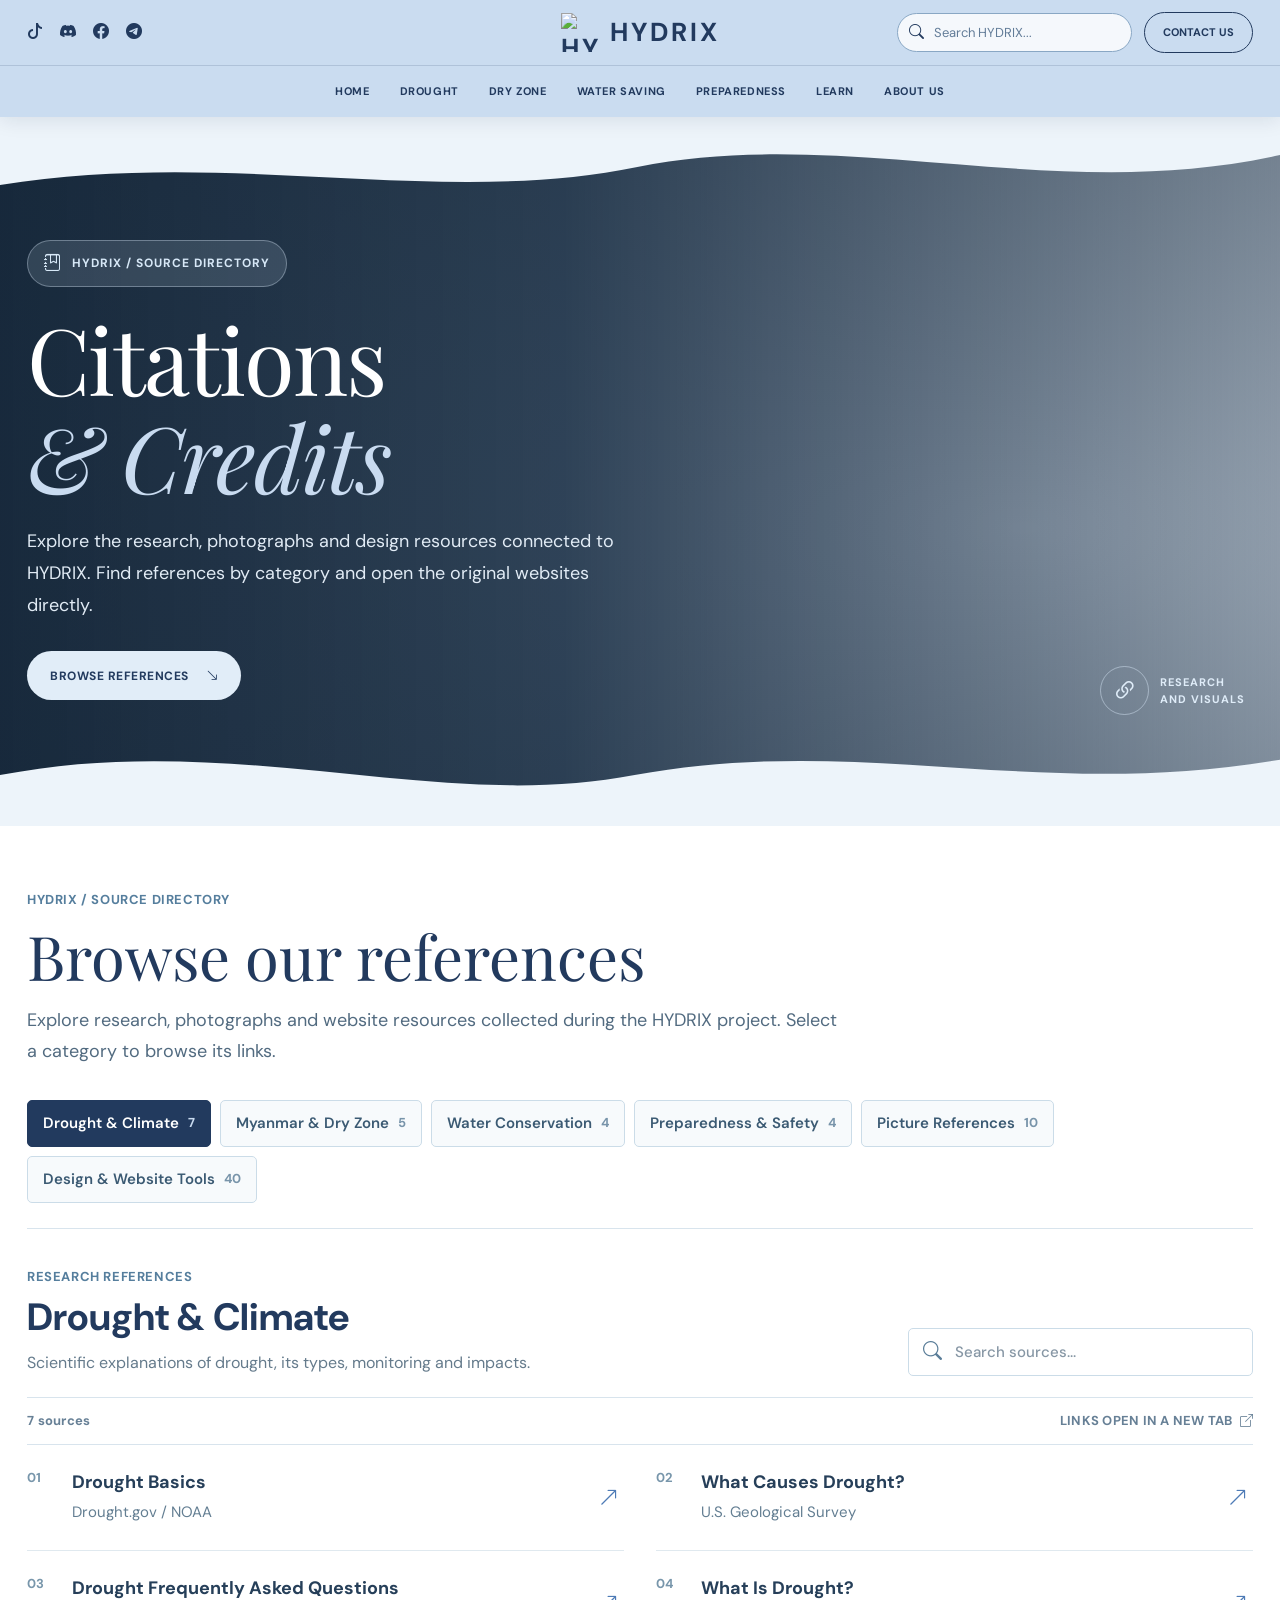
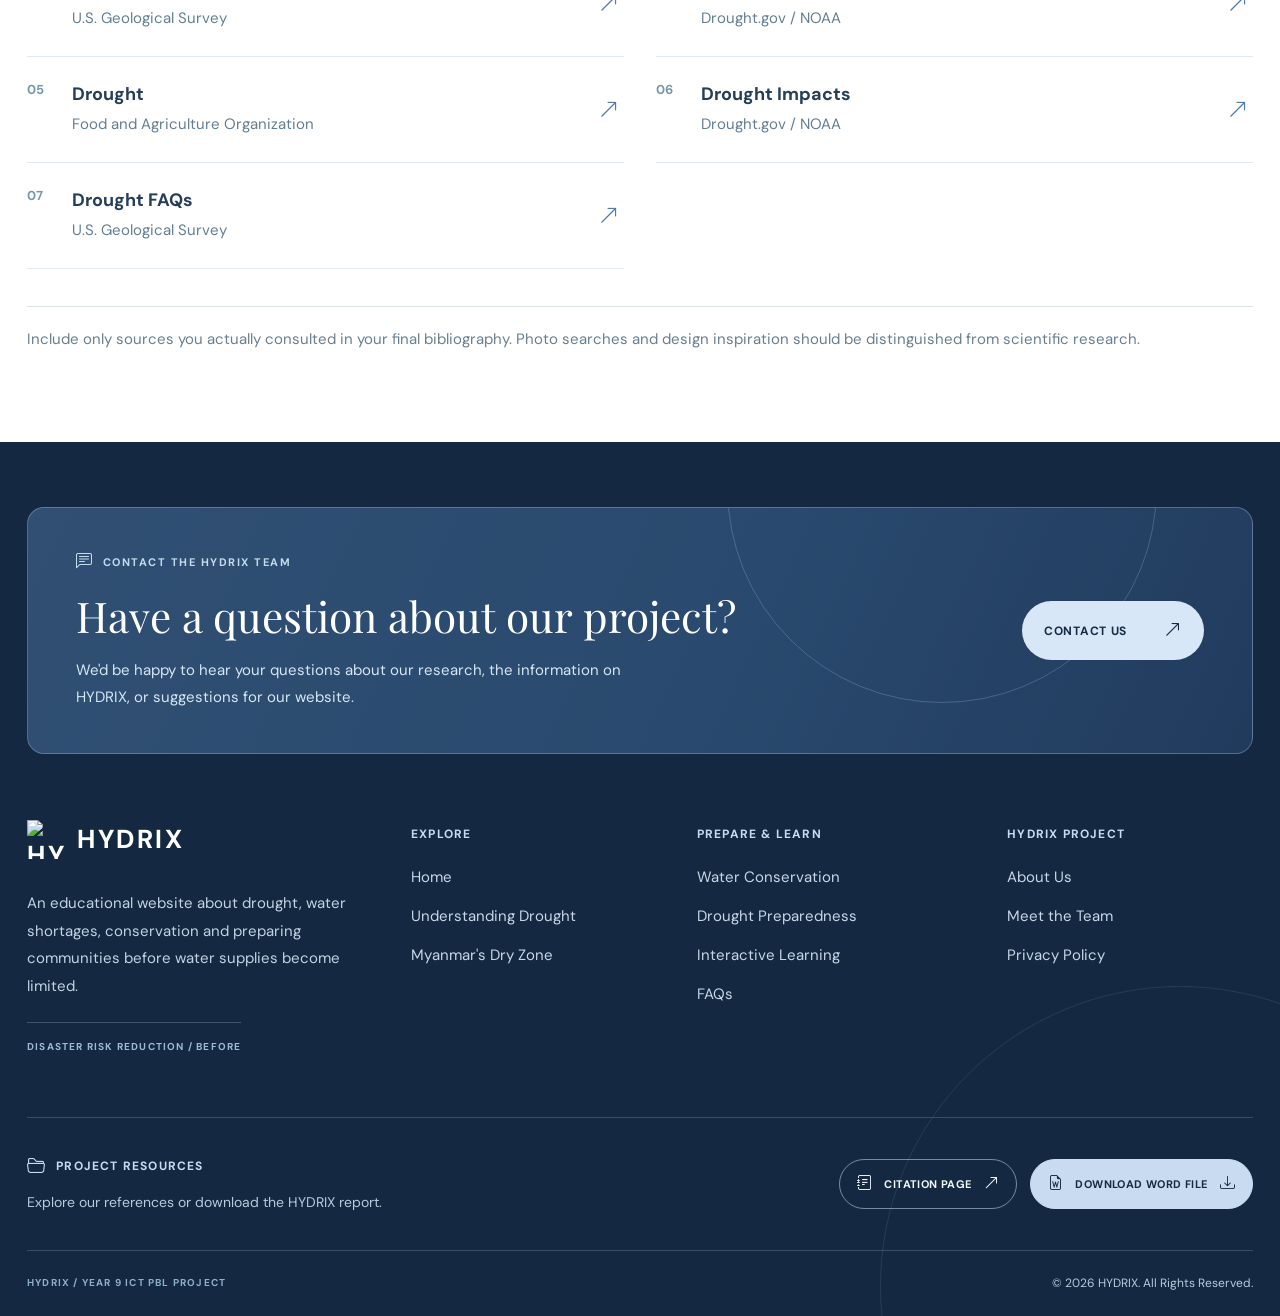
==== citations.html @ 731639e8 "Add files via upload" ====
<!DOCTYPE html>
<html lang="en">
<head>
  <meta charset="UTF-8">
  <meta name="viewport" content="width=device-width, initial-scale=1.0">
  <meta name="description" content="HYDRIX research references, photograph resources and website design credits.">
  <title>Citations & Credits | HYDRIX</title>

  <link rel="icon" href="images/logo.png" type="image/png">
  <link rel="stylesheet" href="https://cdn.jsdelivr.net/npm/bootstrap@5.3.3/dist/css/bootstrap.min.css">
  <link rel="stylesheet" href="https://cdn.jsdelivr.net/npm/bootstrap-icons@1.11.3/font/bootstrap-icons.min.css">
  <link rel="stylesheet" href="https://fonts.googleapis.com/css2?family=DM+Sans:wght@400;500;600;700&family=Playfair+Display:ital,wght@0,400;0,500;1,400&display=swap">
  <link rel="stylesheet" href="common.css">
  <link rel="stylesheet" href="citations.css">
</head>

<body class="citations-page">

  <header class="site-header">
    <div class="nav-top">
      <div class="container nav-top-inner">

        <div class="social-links">
          <a target="_blank" rel="noopener noreferrer" href="https://www.tiktok.com/@dreamworld_090?_r=1&amp;_t=ZN-9BPxIyuVe5u" aria-label="TikTok"><i class="bi bi-tiktok"></i></a>
          <a target="_blank" rel="noopener noreferrer" href="https://discord.com/users/1201566254318759983" aria-label="Discord"><i class="bi bi-discord"></i></a>
          <a target="_blank" rel="noopener noreferrer" href="https://www.facebook.com/win.lae.may.901302?mibextid=wwXIfr&amp;mibextid=wwXIfr" aria-label="Facebook"><i class="bi bi-facebook"></i></a>
          <a target="_blank" rel="noopener noreferrer" href="https://t.me/sleep_dreamer1" aria-label="Telegram"><i class="bi bi-telegram"></i></a>
        </div>

        <a href="index.html" class="brand">
          <img src="images/logo.png" alt="HYDRIX logo" class="navbar-logo">
          <span>HYDRIX</span>
        </a>

        <div class="header-tools">
          <div class="search-wrap" role="search">
            <div class="search-box">
              <i class="bi bi-search"></i>
              <input type="search" class="search-input"
                     placeholder="Search HYDRIX..."
                     aria-label="Search HYDRIX pages"
                     autocomplete="off">
              <button type="button" class="search-clear"
                      aria-label="Clear search">
                <i class="bi bi-x"></i>
              </button>
            </div>
            <div class="search-menu"></div>
          </div>

          <a href="contact.html" class="contact-btn">CONTACT US</a>
        </div>
      </div>
    </div>

    <div class="nav-bottom">
      <nav class="navbar navbar-expand-lg">
        <div class="container">
          <button class="navbar-toggler mx-auto" type="button"
                  data-bs-toggle="collapse"
                  data-bs-target="#mainMenu"
                  aria-controls="mainMenu"
                  aria-expanded="false"
                  aria-label="Toggle navigation">
            <span class="navbar-toggler-icon"></span>
          </button>

          <div class="collapse navbar-collapse" id="mainMenu">
            <ul class="navbar-nav mx-auto">
              <li class="nav-item"><a href="index.html" class="nav-link">HOME</a></li>
              <li class="nav-item"><a href="drought.html" class="nav-link">DROUGHT</a></li>
              <li class="nav-item"><a href="dryzone.html" class="nav-link">DRY ZONE</a></li>
              <li class="nav-item"><a href="conservation.html" class="nav-link">WATER SAVING</a></li>
              <li class="nav-item"><a href="preparedness.html" class="nav-link">PREPAREDNESS</a></li>
              <li class="nav-item"><a href="learning.html" class="nav-link">LEARN</a></li>
              <li class="nav-item"><a href="about.html" class="nav-link">ABOUT US</a></li>
            </ul>
          </div>
        </div>
      </nav>
    </div>
  </header>

  <main>

    <section class="cit-hero" aria-labelledby="cit-hero-title">
      <div class="cit-hero-image">

        <svg class="cit-wave cit-wave-top"
             viewBox="0 0 1440 110"
             preserveAspectRatio="none"
             aria-hidden="true">
          <path d="M0 0H1440V43C1190 98 950 10 717 56C494 101 256 35 0 76Z"/>
        </svg>

        <div class="container cit-hero-inner">
          <span class="cit-hero-kicker">
            <i class="bi bi-journal-bookmark"></i>
            HYDRIX / SOURCE DIRECTORY
          </span>

          <h1 id="cit-hero-title">
            Citations <em>& Credits</em>
          </h1>

          <p>
            Explore the research, photographs and design resources
            connected to HYDRIX. Find references by category and
            open the original websites directly.
          </p>

          <a href="#reference-archive" class="cit-hero-button">
            BROWSE REFERENCES
            <i class="bi bi-arrow-down-right"></i>
          </a>

          <div class="cit-hero-corner">
            <i class="bi bi-link-45deg"></i>
            <span>RESEARCH<br>AND VISUALS</span>
          </div>
        </div>

        <svg class="cit-wave cit-wave-bottom"
             viewBox="0 0 1440 110"
             preserveAspectRatio="none"
             aria-hidden="true">
          <path d="M0 54C263 4 492 96 714 54C968 8 1168 83 1440 37V110H0Z"/>
        </svg>
      </div>
    </section>

    <section class="cit-directory" id="reference-archive">
      <div class="container">

        <div class="cit-intro">
          <span class="cit-overline">HYDRIX / SOURCE DIRECTORY</span>
          <h2>Browse our references</h2>
          <p>
            Explore research, photographs and website resources
            collected during the HYDRIX project. Select a category
            to browse its links.
          </p>
        </div>

        <div class="cit-categories" aria-label="Reference categories">
          <button type="button" class="cit-category active"
                  data-category="drought" aria-pressed="true">
            Drought & Climate <span>7</span>
          </button>

          <button type="button" class="cit-category"
                  data-category="myanmar" aria-pressed="false">
            Myanmar & Dry Zone <span>5</span>
          </button>

          <button type="button" class="cit-category"
                  data-category="water" aria-pressed="false">
            Water Conservation <span>4</span>
          </button>

          <button type="button" class="cit-category"
                  data-category="preparedness" aria-pressed="false">
            Preparedness & Safety <span>4</span>
          </button>

          <button type="button" class="cit-category"
                  data-category="pictures" aria-pressed="false">
            Picture References <span>10</span>
          </button>

          <button type="button" class="cit-category"
                  data-category="design" aria-pressed="false">
            Design & Website Tools <span>40</span>
          </button>
        </div>

        <div class="cit-results-head">
          <div>
            <span class="cit-overline" id="categoryLabel">
              RESEARCH REFERENCES
            </span>
            <h3 id="categoryTitle">Drought & Climate</h3>
            <p id="categoryDescription">
              Scientific information about drought and its impacts.
            </p>
          </div>

          <label class="cit-search">
            <i class="bi bi-search" aria-hidden="true"></i>
            <input id="citSearch" type="search"
                   placeholder="Search sources..."
                   aria-label="Search references in this category">
          </label>
        </div>

        <div class="cit-list-status" aria-live="polite">
          <span id="citStatus">7 sources</span>
          <span>
            LINKS OPEN IN A NEW TAB
            <i class="bi bi-box-arrow-up-right"></i>
          </span>
        </div>

        <div class="cit-source-list" id="citSourceList"></div>

        <button type="button" class="cit-more" id="citMore" hidden>
          SHOW MORE SOURCES
        </button>

        <div class="cit-attribution" id="citPhotoNote" hidden>
          <i class="bi bi-info-circle"></i>
          <p>
            <strong>Image credits:</strong>
            Search pages are not individual photo citations.
            Record the original photograph page, creator and
            licence before using an image. The original sources
            of all HYDRIX image files have not been established.
          </p>
        </div>

        <p class="cit-directory-foot">
          Include only sources you actually consulted in your final
          bibliography. Photo searches and design inspiration
          should be distinguished from scientific research.
        </p>

      </div>
    </section>
  </main>

  <footer class="footer-main">
    <div class="container">

      <div class="footer-contact">
        <div class="footer-contact-content">
          <span class="footer-label">
            <i class="bi bi-chat-left-text"></i>
            CONTACT THE HYDRIX TEAM
          </span>
          <h2>Have a question about our project?</h2>
          <p>
            We'd be happy to hear your questions about our research,
            the information on HYDRIX, or suggestions for our website.
          </p>
        </div>
        <a href="contact.html" class="footer-contact-button">
          CONTACT US <i class="bi bi-arrow-up-right"></i>
        </a>
      </div>

      <div class="footer-navigation">
        <div class="footer-about">
          <a href="index.html" class="footer-logo">
            <img src="images/logo.png" alt="HYDRIX logo">
            <span>HYDRIX</span>
          </a>
          <p>
            An educational website about drought, water shortages,
            conservation and preparing communities before
            water supplies become limited.
          </p>
          <span class="footer-project-tag">
            DISASTER RISK REDUCTION / BEFORE
          </span>
        </div>

        <div class="footer-links-group">
          <h3>EXPLORE</h3>
          <a href="index.html">Home</a>
          <a href="drought.html">Understanding Drought</a>
          <a href="dryzone.html">Myanmar's Dry Zone</a>
        </div>

        <div class="footer-links-group">
          <h3>PREPARE &amp; LEARN</h3>
          <a href="conservation.html">Water Conservation</a>
          <a href="preparedness.html">Drought Preparedness</a>
          <a href="learning.html">Interactive Learning</a>
          <a href="faq.html">FAQs</a>
        </div>

        <div class="footer-links-group">
          <h3>HYDRIX PROJECT</h3>
          <a href="about.html">About Us</a>
          <a href="about.html#team">Meet the Team</a>
          <a href="privacy.html">Privacy Policy</a>
        </div>
      </div>

      <div class="footer-resources">
        <div class="footer-resources-info">
          <span class="footer-resources-label">
            <i class="bi bi-folder2-open"></i>
            PROJECT RESOURCES
          </span>
          <p>
            Explore our references or download the HYDRIX report.
          </p>
        </div>

        <div class="footer-downloads">
          <a href="citations.html" class="footer-resource-button">
            <i class="bi bi-journal-text"></i>
            CITATION PAGE
            <i class="bi bi-arrow-up-right"></i>
          </a>

          <a href="docs/HYDRIX_Report.docx"
             class="footer-resource-button footer-resource-filled"
             download>
            <i class="bi bi-file-earmark-word"></i>
            DOWNLOAD WORD FILE
            <i class="bi bi-download"></i>
          </a>
        </div>
      </div>

      <div class="footer-bottom">
        <span>HYDRIX / YEAR 9 ICT PBL PROJECT</span>
        <p>© 2026 HYDRIX. All Rights Reserved.</p>
      </div>

    </div>
  </footer>
<script src="https://cdn.jsdelivr.net/npm/bootstrap@5.3.3/dist/js/bootstrap.bundle.min.js"></script>
<script src="search.js"></script>
<script>
  "use strict";

  
  

  const library = {
    drought: [
      ["Drought Basics", "Drought.gov / NOAA",
        "https://www.drought.gov/what-is-drought/drought-basics"],
      ["What Causes Drought?", "U.S. Geological Survey",
        "https://www.usgs.gov/faqs/what-causes-drought"],
      ["Drought Frequently Asked Questions", "U.S. Geological Survey",
        "https://www.usgs.gov/centers/dakota-water-science-center/science/drought-faq"],
      ["What Is Drought?", "Drought.gov / NOAA",
        "https://www.drought.gov/what-is-drought"],
      ["Drought", "Food and Agriculture Organization",
        "https://www.fao.org/land-water/water/drought/drought"],
      ["Drought Impacts", "Drought.gov / NOAA",
        "https://www.drought.gov/impacts"],
      ["Drought FAQs", "U.S. Geological Survey",
        "https://www.usgs.gov/special-topics/drought/science/faqs"]
    ],

    myanmar: [
      ["Myanmar's Central Dry Zone", "Myanmar Information Management Unit",
        "https://www.themimu.info/special-interest-region/dry-zone"],
      ["Ensuring Reliable Water Access in Myanmar's Dry Zone", "UNDP Myanmar",
        "https://www.undp.org/myanmar/blog/ensuring-reliable-water-access-myanmars-dry-zone"],
      ["Climate Action and Water Security in the Dry Zone", "UNDP Myanmar",
        "https://www.undp.org/myanmar/stories/lost-and-found-climate-action-enhances-water-food-security-dry-zone-myanmar"],
      ["Dry Zone", "UNICEF Myanmar",
        "https://www.unicef.org/myanmar/dry-zone"],
      ["Water, Sanitation and Hygiene in Myanmar", "UNICEF Myanmar",
        "https://www.unicef.org/myanmar/water-sanitation-and-hygiene-wash"]
    ],

    water: [
      ["Water Scarcity", "UN-Water",
        "https://www.unwater.org/water-facts/water-scarcity"],
      ["Start Saving", "U.S. Environmental Protection Agency",
        "https://www.epa.gov/watersense/start-saving"],
      ["Water", "UNICEF",
        "https://www.unicef.org/wash/water"],
      ["Water, Sanitation and Hygiene", "UNICEF",
        "https://www.unicef.org/water-sanitation-and-hygiene-wash"]
    ],

    preparedness: [
      ["Monitoring Drought", "Drought.gov / NOAA",
        "https://www.drought.gov/what-is-drought/monitoring-drought"],
      ["Drought Early Warning", "Drought.gov / NOAA",
        "https://www.drought.gov/about/drought-early-warning"],
      ["Rainwater Collection and Storage", "World Health Organization",
        "https://www.who.int/publications/m/item/sanitary-inspection-package-%28drinking-water%29--rainwater-collection-and-storage"],
      ["How to Create an Emergency Water Supply", "Centers for Disease Control and Prevention",
        "https://www.cdc.gov/water-emergency/about/how-to-create-and-store-an-emergency-water-supply.html"]
    ],

    pictures: [
      ["Drought Photography", "Pinterest visual search",
        "https://www.pinterest.com/search/pins/?q=drought%20photography"],
      ["Water Scarcity Photography", "Pinterest visual search",
        "https://www.pinterest.com/search/pins/?q=water%20scarcity%20photography"],
      ["Dry Agriculture Photography", "Pinterest visual search",
        "https://www.pinterest.com/search/pins/?q=dry%20agriculture%20photography"],
      ["Water Conservation Photography", "Pinterest visual search",
        "https://www.pinterest.com/search/pins/?q=water%20conservation%20photography"],
      ["Myanmar Dry Zone Landscapes", "Pinterest visual search",
        "https://www.pinterest.com/search/pins/?q=Myanmar%20dry%20zone%20landscape"],
      ["Environmental Website Design", "Pinterest visual search",
        "https://www.pinterest.com/search/pins/?q=environmental%20editorial%20website%20design"],
      ["Drought Photos", "Unsplash image search",
        "https://unsplash.com/s/photos/drought"],
      ["Dry Landscape Photos", "Unsplash image search",
        "https://unsplash.com/s/photos/dry-landscape"],
      ["Drought Photos and Illustrations", "Pexels image search",
        "https://www.pexels.com/search/droughts/"],
      ["Myanmar Water Access Photo Story", "UNDP Myanmar",
        "https://www.undp.org/myanmar/blog/ensuring-reliable-water-access-myanmars-dry-zone"]
    ],

    design: [
      ["Environmental Website Design", "Pinterest",
        "https://www.pinterest.com/search/pins/?q=environmental%20website%20design"],
      ["Modern Editorial Website Design", "Pinterest",
        "https://www.pinterest.com/search/pins/?q=modern%20editorial%20website%20design"],
      ["Creative Hero Section Design", "Pinterest",
        "https://www.pinterest.com/search/pins/?q=creative%20website%20hero%20section"],
      ["Organic Image Shapes", "Pinterest",
        "https://www.pinterest.com/search/pins/?q=organic%20shapes%20website%20design"],
      ["About Us Page Design", "Pinterest",
        "https://www.pinterest.com/search/pins/?q=about%20us%20website%20design"],
      ["Team Member Card Design", "Pinterest",
        "https://www.pinterest.com/search/pins/?q=team%20member%20website%20design"],
      ["Modern Website Footer Design", "Pinterest",
        "https://www.pinterest.com/search/pins/?q=modern%20website%20footer%20design"],
      ["Contact Page Design", "Pinterest",
        "https://www.pinterest.com/search/pins/?q=contact%20us%20website%20design"],
      ["Educational Website Design", "Pinterest",
        "https://www.pinterest.com/search/pins/?q=educational%20website%20design"],
      ["Website Gallery Layout", "Pinterest",
        "https://www.pinterest.com/search/pins/?q=creative%20website%20gallery%20design"],
      ["Sidebar Navigation Design", "Pinterest",
        "https://www.pinterest.com/search/pins/?q=sidebar%20navigation%20website%20design"],
      ["Wave Section Divider Design", "Pinterest",
        "https://www.pinterest.com/search/pins/?q=wave%20section%20divider%20website"],
      ["Paper Tear Website Design", "Pinterest",
        "https://www.pinterest.com/search/pins/?q=ripped%20paper%20website%20design"],
      ["Minimalist Website Layout", "Pinterest",
        "https://www.pinterest.com/search/pins/?q=minimalist%20website%20design"],
      ["Sustainability Design Projects", "Behance",
        "https://www.behance.net/search/projects/sustainability"],
      ["Website Design Projects", "Behance",
        "https://www.behance.net/search/projects/web%20design"],
      ["Environmental and Sustainability Design", "Behance",
        "https://www.behance.net/search/projects/%20enviornment%20sustainability"],
      ["Website Hero Section Inspiration", "Dribbble",
        "https://dribbble.com/search/web-design-hero-section"],
      ["Hero Section Design Collection", "Dribbble",
        "https://dribbble.com/tags/website-hero-section"],
      ["Website Hero Design", "Dribbble",
        "https://dribbble.com/search/website-hero-section"],
      ["Awwwards", "Awwwards",
        "https://www.awwwards.com/"],
      ["SiteInspire", "SiteInspire",
        "https://www.siteinspire.com/"],
      ["Land-book", "Land-book",
        "https://land-book.com/"],
      ["One Page Love", "One Page Love",
        "https://onepagelove.com/"],
      ["Lapa Ninja", "Lapa Ninja",
        "https://www.lapa.ninja/"],
      ["Landingfolio", "Landingfolio",
        "https://www.landingfolio.com/"],
      ["CSS Design Awards", "CSS Design Awards",
        "https://www.cssdesignawards.com/"],
      ["Mobbin", "Mobbin",
        "https://mobbin.com/"],
      ["Figma Community", "Figma",
        "https://www.figma.com/community"],
      ["Canva Templates", "Canva",
        "https://www.canva.com/templates/"],
      ["Coolors", "Coolors",
        "https://coolors.co/"],
      ["Color Hunt", "Color Hunt",
        "https://colorhunt.co/"],
      ["FontPair", "FontPair",
        "https://www.fontpair.co/"],
      ["Typewolf", "Typewolf",
        "https://www.typewolf.com/"],
      ["Clippy CSS Clip-Path Maker", "Bennett Feely",
        "https://bennettfeely.com/clippy/"],
      ["CSS Animation Examples", "CodePen",
        "https://codepen.io/collection/XLvaLr"],
      ["CSS Border and Animation Examples", "CodePen",
        "https://codepen.io/collection/DQWoeZ"],
      ["Bootstrap 5.3 Documentation", "Bootstrap",
        "https://getbootstrap.com/docs/5.3/"],
      ["Bootstrap Icons", "Bootstrap Icons",
        "https://icons.getbootstrap.com/"],
      ["Google Fonts", "Google",
        "https://fonts.google.com/"]
    ]
  };

  const categoryLabels = {
    drought: "Drought & Climate",
    myanmar: "Myanmar & Dry Zone",
    water: "Water Conservation",
    preparedness: "Preparedness & Safety",
    pictures: "Picture References",
    design: "Design & Website Tools"
  };

  const categoryDescriptions = {
    drought: "Scientific explanations of drought, its types, monitoring and impacts.",
    myanmar: "Research about Myanmar's Central Dry Zone and access to water.",
    water: "Water scarcity, conservation and safe water access.",
    preparedness: "Early monitoring, household planning and safe water storage.",
    pictures: "Photography collections and published photo stories. Check individual image credits.",
    design: "Visual inspiration, website layouts, typography and development resources."
  };

  const buttons = [
    ...document.querySelectorAll(".cit-category")
  ];

  const list = document.getElementById("citSourceList");
  const search = document.getElementById("citSearch");
  const more = document.getElementById("citMore");
  const status = document.getElementById("citStatus");

  let currentCategory = "drought";
  let visibleLimit = 8;

  function renderSources() {
    const query = search.value.trim().toLowerCase();

    const matching = library[currentCategory].filter(
      ([title, publisher]) => {
        return (title + " " + publisher)
          .toLowerCase()
          .includes(query);
      }
    );

    const visible = matching.slice(0, visibleLimit);

    document.getElementById("categoryTitle").textContent =
      categoryLabels[currentCategory];

    document.getElementById("categoryDescription").textContent =
      categoryDescriptions[currentCategory];

    document.getElementById("categoryLabel").textContent =
      currentCategory === "pictures"
        ? "PHOTOGRAPHY & VISUALS"
        : currentCategory === "design"
          ? "DESIGN RESOURCES"
          : "RESEARCH REFERENCES";

    document.getElementById("citPhotoNote").hidden =
      currentCategory !== "pictures";

    status.textContent =
      matching.length +
      (matching.length === 1 ? " source" : " sources");

    list.replaceChildren();

    visible.forEach(([title, publisher, url], index) => {
      const row = document.createElement("a");

      row.className = "cit-source";
      row.href = url;
      row.target = "_blank";
      row.rel = "noopener noreferrer";
      row.setAttribute(
        "aria-label",
        "Open " + title + " in a new tab"
      );

      const number = document.createElement("span");
      number.className = "cit-source-number";
      number.textContent = String(index + 1).padStart(2, "0");

      const content = document.createElement("span");
      content.className = "cit-source-content";

      const heading = document.createElement("strong");
      heading.textContent = title;

      const publisherText = document.createElement("span");
      publisherText.textContent = publisher;

      content.append(heading, publisherText);

      const arrow = document.createElement("i");
      arrow.className = "bi bi-arrow-up-right";
      arrow.setAttribute("aria-hidden", "true");

      row.append(number, content, arrow);
      list.append(row);
    });

    if (visible.length === 0) {
      const empty = document.createElement("p");
      empty.className = "cit-empty";
      empty.textContent = "No matching sources in this category.";
      list.append(empty);
    }

    more.hidden = matching.length <= visibleLimit;
    more.textContent = "SHOW MORE SOURCES (" +
      Math.max(0, matching.length - visibleLimit) +
      " REMAINING)";
  }

  function setCategory(category) {
    if (!library[category]) return;

    currentCategory = category;
    visibleLimit = 8;
    search.value = "";

    buttons.forEach(button => {
      const active = button.dataset.category === category;
      button.classList.toggle("active", active);
      button.setAttribute("aria-pressed", String(active));
    });

    renderSources();
  }

  buttons.forEach(button => {
    button.addEventListener("click", () => {
      setCategory(button.dataset.category);
    });
  });

  search.addEventListener("input", () => {
    visibleLimit = 8;
    renderSources();
  });

  more.addEventListener("click", () => {
    visibleLimit += 8;
    renderSources();
  });

  setCategory("drought");
  </script></body>
</html>
---- common.css ----
.site-header,
.footer-main {
  font-family: "DM Sans", sans-serif;
}

.site-header .container,
.footer-main .container {
  max-width: 1250px;
}

.site-header a,
.footer-main a {
  text-decoration: none;
}

.site-header {
  position: sticky;
  top: 0;
  z-index: 1050;
  background: rgba(201,219,240,.97);
  box-shadow: 0 2px 20px rgba(15,30,55,.11);
  backdrop-filter: blur(14px);
}

.nav-top {
  padding: 12px 0;
}

.nav-top-inner {
  display: grid;
  grid-template-columns: minmax(0,1fr) auto minmax(0,1fr);
  align-items: center;
  gap: 15px;
  min-height: 39px;
}

.social-links {
  display: flex;
  align-items: center;
  gap: 17px;
}

.social-links a {
  color: #223A5E;
  font-size: 16px;
  transition: color .2s;
}

.social-links a:hover {
  color: #4E7BB6;
}

.brand {
  display: flex;
  align-items: center;
  gap: 10px;
  color: #223A5E;
  font-size: 26px;
  font-weight: 700;
  letter-spacing: 3px;
}

.brand:hover {
  color: #223A5E;
}

.navbar-logo {
  width: 39px;
  height: 39px;
  object-fit: contain;
}

.header-tools {
  display: flex;
  align-items: center;
  justify-content: flex-end;
  gap: 12px;
}

.contact-btn {
  padding: 11px 18px;
  border: 1px solid #223A5E;
  border-radius: 40px;
  background: transparent;
  color: #223A5E;
  font-size: 11px;
  font-weight: 700;
  white-space: nowrap;
  transition: background .25s, color .25s;
}

.contact-btn:hover {
  background: #223A5E;
  color: white;
}

.nav-bottom {
  border-top: 1px solid rgba(34,58,94,.16);
}

.nav-bottom .navbar {
  min-height: 51px;
  padding: 0;
}

.nav-bottom .nav-link {
  padding: 17px 15px !important;
  color: #223A5E;
  font-size: 11px;
  font-weight: 700;
  letter-spacing: .6px;
}

.nav-bottom .nav-link:hover,
.nav-bottom .nav-link.active {
  color: #3068A7;
}

.navbar-toggler {
  border: 0;
  box-shadow: none !important;
}

.search-wrap {
  position: relative;
  width: 235px;
  max-width: 100%;
}

.search-box {
  display: flex;
  align-items: center;
  gap: 8px;
  height: 39px;
  padding: 0 11px;
  border: 1px solid #89A7C4;
  border-radius: 40px;
  background: rgba(255,255,255,.8);
}

.search-box:focus-within {
  border-color: #397DBF;
  background: white;
}

.search-box > i {
  color: #223A5E;
  font-size: 15px;
}

.search-input {
  width: 100%;
  min-width: 0;
  border: 0;
  outline: 0;
  background: transparent;
  color: #172B45;
  font-size: 13px;
}

.search-input::placeholder {
  color: #627C98;
}

.search-input::-webkit-search-cancel-button {
  display: none;
}

.search-clear {
  display: none;
  padding: 0;
  border: 0;
  background: transparent;
  color: #4C6380;
  cursor: pointer;
}

.search-menu {
  position: absolute;
  top: calc(100% + 9px);
  left: 0;
  right: 0;
  z-index: 1200;
  display: none;
  max-height: 320px;
  overflow-y: auto;
  padding: 8px;
  border: 1px solid #E0E7EF;
  border-radius: 12px;
  background: white;
  box-shadow: 0 14px 38px rgba(12,30,55,.2);
}

.search-wrap.open .search-menu {
  display: block;
}

.search-result {
  display: flex;
  align-items: center;
  gap: 10px;
  padding: 11px;
  border-radius: 8px;
  color: #172B45;
  font-size: 13px;
}

.search-result:hover {
  background: #E8F1FB;
  color: #223A5E;
}

.search-result i {
  color: #4E7BB6;
  font-size: 17px;
}

.search-empty {
  padding: 18px 13px;
  color: #677D94;
  font-size: 13px;
}

.footer-main {
  position: relative;
  overflow: hidden;
  padding: 65px 0 24px;
  background: #142941;
  color: #FFFFFF;
}

.footer-main::before {
  content: "";
  position: absolute;
  right: -200px;
  bottom: -270px;
  width: 600px;
  height: 600px;
  border: 1px solid rgba(201,219,240,.1);
  border-radius: 50%;
  pointer-events: none;
}

.footer-main .container {
  position: relative;
  z-index: 1;
}

.footer-contact {
  position: relative;
  isolation: isolate;
  display: flex;
  align-items: center;
  justify-content: space-between;
  gap: 50px;
  min-height: 235px;
  padding: 42px 48px;
  overflow: hidden;
  border: 1px solid rgba(201,219,240,.3);
  border-radius: 17px;
  background: linear-gradient(
    115deg,
    #304F73 0%,
    #29496E 58%,
    #213B5D 100%
  );
}

.footer-contact::after {
  content: "";
  position: absolute;
  z-index: -1;
  top: -235px;
  right: 95px;
  width: 430px;
  height: 430px;
  border: 1px solid rgba(201,219,240,.22);
  border-radius: 50%;
  pointer-events: none;
}

.footer-contact-content {
  max-width: 680px;
}

.footer-label {
  display: inline-flex;
  align-items: center;
  gap: 9px;
  color: #C4DBEF;
  font-size: 11px;
  font-weight: 700;
  letter-spacing: 1.5px;
}

.footer-label i {
  font-size: 16px;
}

.footer-contact h2 {
  margin: 17px 0 15px;
  color: #FFFFFF;
  font-family: "Playfair Display", serif;
  font-size: clamp(31px,3.3vw,47px);
  font-weight: 400;
  line-height: 1.2;
}

.footer-contact p {
  max-width: 575px;
  margin: 0;
  color: #D6E7F5;
  font-size: 15px;
  line-height: 1.8;
}

.footer-contact-button {
  display: inline-flex;
  align-items: center;
  justify-content: space-between;
  gap: 30px;
  flex-shrink: 0;
  min-width: 182px;
  padding: 17px 22px;
  border-radius: 35px;
  background: #D7E7F8;
  color: #172B45;
  font-size: 12px;
  font-weight: 700;
  letter-spacing: .7px;
  transition: background .25s, transform .25s;
}

.footer-contact-button:hover {
  transform: translateY(-3px);
  background: #FFFFFF;
  color: #172B45;
}

.footer-contact-button i {
  font-size: 17px;
}

.footer-navigation {
  display: grid;
  grid-template-columns: 1.4fr 1fr 1.1fr 1fr;
  gap: 40px;
  padding: 66px 0 60px;
}

.footer-about {
  max-width: 330px;
}

.footer-logo {
  display: inline-flex;
  align-items: center;
  gap: 11px;
  color: white;
  font-size: 26px;
  font-weight: 700;
  letter-spacing: 2.5px;
}

.footer-logo:hover {
  color: white;
}

.footer-logo img {
  width: 39px;
  height: 39px;
  object-fit: contain;
}

.footer-about p {
  margin: 19px 0 21px;
  color: #C3D3E3;
  font-size: 15px;
  line-height: 1.85;
}

.footer-project-tag {
  display: inline-block;
  padding-top: 15px;
  border-top: 1px solid rgba(201,219,240,.24);
  color: #9DBBD7;
  font-size: 10px;
  font-weight: 700;
  letter-spacing: 1.2px;
  line-height: 1.8;
}

.footer-links-group h3 {
  margin: 7px 0 24px;
  color: #C9DBF0;
  font-size: 12px;
  font-weight: 700;
  letter-spacing: 1.2px;
}

.footer-links-group a {
  display: block;
  width: fit-content;
  margin-bottom: 15px;
  color: #C8D7E7;
  font-size: 15px;
  line-height: 1.6;
  transition: color .2s, transform .2s;
}

.footer-links-group a:hover {
  transform: translateX(3px);
  color: #FFFFFF;
}

.footer-resources {
  display: flex;
  align-items: center;
  justify-content: space-between;
  flex-wrap: wrap;
  gap: 30px;
  padding: 35px 0;
  border-top: 1px solid rgba(201,219,240,.2);
  border-bottom: 1px solid rgba(201,219,240,.2);
}

.footer-resources-info {
  flex: 1 1 280px;
  min-width: 220px;
}

.footer-resources-label {
  display: inline-flex;
  align-items: center;
  gap: 10px;
  color: #C9DBF0;
  font-size: 12px;
  font-weight: 700;
  letter-spacing: 1.2px;
}

.footer-resources-label i {
  font-size: 18px;
}

.footer-resources-info p {
  margin: 11px 0 0;
  color: #B7CADE;
  font-size: 14px;
  line-height: 1.7;
}

.footer-downloads {
  display: flex;
  align-items: center;
  justify-content: flex-end;
  flex-wrap: wrap;
  gap: 13px;
}

.footer-resource-button {
  display: inline-flex;
  align-items: center;
  justify-content: center;
  gap: 12px;
  min-height: 47px;
  padding: 13px 17px;
  border: 1px solid rgba(201,219,240,.55);
  border-radius: 35px;
  background: transparent;
  color: #F1F6FB;
  font-size: 11px;
  font-weight: 700;
  letter-spacing: .4px;
  white-space: nowrap;
  transition: background .25s, color .25s, transform .25s;
}

.footer-resource-button:hover {
  transform: translateY(-2px);
  border-color: #C9DBF0;
  background: rgba(201,219,240,.12);
  color: #FFFFFF;
}

.footer-resource-button i {
  font-size: 15px;
}

.footer-resource-filled {
  border-color: #C9DBF0;
  background: #C9DBF0;
  color: #172B45;
}

.footer-resource-filled:hover {
  background: #FFFFFF;
  color: #172B45;
}

.footer-bottom {
  display: flex;
  align-items: center;
  justify-content: space-between;
  flex-wrap: wrap;
  gap: 15px;
  padding-top: 23px;
}

.footer-bottom span {
  color: #8FAEC8;
  font-size: 10px;
  font-weight: 700;
  letter-spacing: 1.2px;
}

.footer-bottom p {
  margin: 0;
  color: #B7CADE;
  font-size: 12px;
}

@media (max-width: 991px) {
  .nav-top-inner {
    grid-template-columns: minmax(0,1fr) auto;
  }

  .social-links {
    display: none;
  }

  .header-tools {
    justify-content: flex-end;
  }

  .nav-bottom .navbar-collapse {
    padding: 12px 0;
  }

  .nav-bottom .nav-link {
    padding: 12px !important;
    font-size: 12px;
  }

  .footer-navigation {
    grid-template-columns: repeat(3,minmax(0,1fr));
    gap: 35px;
  }

  .footer-about {
    grid-column: 1 / -1;
    max-width: 600px;
  }

  .footer-contact {
    gap: 25px;
    padding: 37px 32px;
  }

  .footer-contact h2 {
    font-size: 37px;
  }

  .footer-downloads {
    justify-content: flex-start;
  }
}

@media (max-width: 767px) {
  .footer-contact {
    flex-direction: column;
    align-items: flex-start;
    min-height: 0;
  }

  .footer-contact-button {
    justify-content: space-between;
  }

  .footer-resources {
    flex-direction: column;
    align-items: flex-start;
    gap: 25px;
  }

  .footer-resources-info {
    flex: initial;
    min-width: 0;
  }

  .footer-downloads {
    justify-content: flex-start;
    width: 100%;
  }
}

@media (max-width: 575px) {
  .nav-top {
    padding: 10px 0;
  }

  .brand {
    gap: 5px;
    font-size: 18px;
    letter-spacing: 1px;
  }

  .navbar-logo {
    width: 31px;
    height: 31px;
  }

  .header-tools {
    gap: 7px;
  }

  .header-tools .search-wrap {
    width: clamp(105px,30vw,145px);
  }

  .search-box {
    height: 36px;
    padding: 0 8px;
  }

  .contact-btn {
    padding: 9px;
    font-size: 9px;
  }

  .footer-main {
    padding: 45px 0 22px;
  }

  .footer-contact {
    padding: 29px 22px;
    border-radius: 12px;
  }

  .footer-contact h2 {
    font-size: 33px;
  }

  .footer-contact p {
    font-size: 14px;
  }

  .footer-contact-button {
    width: 100%;
  }

  .footer-navigation {
    grid-template-columns: repeat(2,minmax(0,1fr));
    gap: 32px 22px;
    padding: 45px 0;
  }

  .footer-about {
    grid-column: 1 / -1;
  }

  .footer-logo {
    font-size: 23px;
  }

  .footer-about p {
    font-size: 14px;
  }

  .footer-links-group h3 {
    font-size: 11px;
  }

  .footer-links-group a {
    font-size: 14px;
  }

  .footer-resources {
    gap: 27px;
    padding: 30px 0;
  }

  .footer-downloads {
    width: 100%;
    flex-direction: column;
    align-items: stretch;
  }

  .footer-resource-button {
    justify-content: space-between;
    width: 100%;
    white-space: normal;
    font-size: 11px;
  }

  .footer-bottom {
    align-items: flex-start;
    flex-direction: column;
    gap: 8px;
  }
}

@media (prefers-reduced-motion: reduce) {
  .footer-contact-button,
  .footer-resource-button {
    transition: none;
  }
}
---- citations.css ----
:root {
  --cit-navy: #223A5E;
  --cit-blue: #4E7BB6;
  --cit-ice: #C9DBF0;
  --cit-paper: #EDF4FA;
  --cit-ink: #172B45;
}

html {
  scroll-behavior: smooth;
  scroll-padding-top: 125px;
}

body.citations-page {
  margin: 0;
  overflow-x: hidden;
  background: #FFFFFF;
  color: var(--cit-ink);
  font-family: "DM Sans", sans-serif;
}

.citations-page main {
  animation: citAppear .65s ease both;
}

@keyframes citAppear {
  from {
    opacity: 0;
    transform: translateY(7px);
  }
  to {
    opacity: 1;
    transform: translateY(0);
  }
}

.citations-page main .container {
  max-width: 1250px;
}

.citations-page main a {
  text-decoration: none;
}

.citations-page main h1,
.citations-page main h2 {
  font-family: "Playfair Display", Georgia, serif;
  font-weight: 400;
}

.citations-page main :is(a, button, input):focus-visible {
  outline: 3px solid #5A98CD;
  outline-offset: 4px;
}

.cit-hero {
  background: var(--cit-paper);
}

.cit-hero-image {
  position: relative;
  isolation: isolate;
  display: flex;
  align-items: center;
  min-height: 540px;

  background-image:
    linear-gradient(
      90deg,
      rgba(15,33,53,.94) 0%,
      rgba(21,43,67,.86) 44%,
      rgba(23,45,71,.4) 100%
    ),
    url("images/droughtg.jpg");

  background-size: cover;
  background-position: center center;
  color: #FFFFFF;
}

.cit-hero-image::before {
  content: "";
  position: absolute;
  z-index: -1;
  inset: 0;
  background: radial-gradient(
    ellipse at 80% 58%,
    transparent 0%,
    rgba(13,31,48,.34) 90%
  );
}

.cit-wave {
  position: absolute;
  left: 0;
  width: 100%;
  height: 100px;
  pointer-events: none;
  fill: var(--cit-paper);
}

.cit-wave-top {
  top: -1px;
}

.cit-wave-bottom {
  bottom: -1px;
}

.cit-hero-inner {
  position: relative;
  z-index: 1;
  padding: 123px 12px 125px;
}

.cit-hero-kicker {
  display: inline-flex;
  align-items: center;
  gap: 10px;
  margin-bottom: 22px;
  padding: 10px 16px;
  border: 1px solid rgba(219,233,248,.35);
  border-radius: 50px;
  background: rgba(211,230,249,.14);
  color: #D7E8F7;
  font-size: 12px;
  font-weight: 700;
  letter-spacing: 1px;
}

.cit-hero-kicker i {
  font-size: 17px;
}

.cit-hero h1 {
  max-width: 800px;
  margin: 0 0 21px;
  font-size: clamp(60px, 7.2vw, 104px);
  line-height: 1.06;
  letter-spacing: -2px;
}

.cit-hero h1 em {
  display: block;
  color: #C9DBF0;
  font-weight: 400;
}

.cit-hero p {
  max-width: 630px;
  margin: 0 0 30px;
  color: #E1EBF5;
  font-size: 18px;
  line-height: 1.78;
}

.cit-hero-button {
  display: inline-flex;
  align-items: center;
  gap: 17px;
  min-height: 49px;
  padding: 14px 23px;
  border-radius: 30px;
  background: #E1EDF8;
  color: var(--cit-navy);
  font-size: 12px;
  font-weight: 700;
  letter-spacing: .5px;
  transition: background .25s, transform .25s;
}

.cit-hero-button:hover {
  color: var(--cit-navy);
  background: #FFFFFF;
  transform: translateY(-3px);
}

.cit-hero-corner {
  position: absolute;
  right: 20px;
  bottom: 110px;
  display: flex;
  align-items: center;
  gap: 11px;
  color: #DFECF8;
  font-size: 11px;
  font-weight: 700;
  letter-spacing: 1px;
  line-height: 1.5;
}

.cit-hero-corner i {
  display: grid;
  place-items: center;
  width: 49px;
  height: 49px;
  border: 1px solid rgba(224,239,255,.45);
  border-radius: 50%;
  font-size: 25px;
}

.cit-directory {
  padding: 65px 0 90px;
  background: #FFFFFF;
}

.cit-intro {
  max-width: 810px;
  margin-bottom: 32px;
}

.cit-overline {
  display: block;
  color: #557E9D;
  font-size: 13px;
  font-weight: 700;
  letter-spacing: .6px;
}

.cit-intro h2 {
  margin: 12px 0 14px;
  color: var(--cit-navy);
  font-size: clamp(42px, 4.8vw, 62px);
  line-height: 1.12;
}

.cit-intro p {
  margin: 0;
  color: #526B80;
  font-size: 18px;
  line-height: 1.75;
}

.cit-categories {
  display: flex;
  align-items: center;
  flex-wrap: wrap;
  gap: 9px;
  margin-bottom: 38px;
  padding-bottom: 25px;
  border-bottom: 1px solid #D8E4ED;
}

.cit-category {
  display: inline-flex;
  align-items: center;
  gap: 9px;
  min-height: 47px;
  padding: 10px 15px;

  border: 1px solid #CBDCE8;
  border-radius: 5px;
  background: #F7FAFC;

  color: #3B5A73;
  font-family: inherit;
  font-size: 15px;
  font-weight: 600;
  cursor: pointer;

  transition:
    background .2s,
    border-color .2s,
    color .2s;
}

.cit-category span {
  color: #7894AA;
  font-size: 13px;
  font-weight: 700;
}

.cit-category:hover {
  background: #ECF3F8;
  border-color: #A9C1D3;
}

.cit-category.active {
  background: var(--cit-navy);
  border-color: var(--cit-navy);
  color: #FFFFFF;
}

.cit-category.active span {
  color: #C9DBF0;
}

.cit-results-head {
  display: flex;
  justify-content: space-between;
  align-items: end;
  gap: 25px;
  margin-bottom: 21px;
}

.cit-results-head > div {
  min-width: 0;
  max-width: 700px;
}

.cit-results-head h3 {
  margin: 9px 0;
  color: var(--cit-navy);
  font-family: "DM Sans", sans-serif;
  font-size: clamp(28px, 3vw, 38px);
  font-weight: 700;
  line-height: 1.18;
}

.cit-results-head p {
  margin: 0;
  color: #657B8C;
  font-size: 16px;
  line-height: 1.7;
}

.cit-search {
  display: flex;
  align-items: center;
  gap: 11px;
  flex: 0 1 345px;
  min-height: 48px;
  padding: 0 14px;

  border: 1px solid #CBDCE8;
  border-radius: 5px;
  background: #FFFFFF;
  color: #5A7D98;
}

.cit-search:focus-within {
  border-color: var(--cit-blue);
  box-shadow: 0 0 0 3px rgba(78,123,182,.1);
}

.cit-search i {
  font-size: 19px;
}

.cit-search input {
  width: 100%;
  min-width: 0;
  border: 0;
  outline: 0;
  background: transparent;

  color: var(--cit-navy);
  font: 500 15px "DM Sans", sans-serif;
}

.cit-search input::placeholder {
  color: #8797A5;
}

.cit-list-status {
  display: flex;
  align-items: center;
  justify-content: space-between;
  flex-wrap: wrap;
  gap: 15px;

  padding: 13px 0;
  border-top: 1px solid #D8E4ED;
  border-bottom: 1px solid #D8E4ED;

  color: #678096;
  font-size: 13px;
  font-weight: 700;
  letter-spacing: .25px;
}

.cit-list-status i {
  margin-left: 4px;
}

.cit-source-list {
  display: grid;
  grid-template-columns: repeat(2, minmax(0,1fr));
  column-gap: 32px;
}

.cit-source {
  display: grid;
  grid-template-columns: 30px minmax(0,1fr) 24px;
  align-items: center;
  gap: 15px;

  min-height: 106px;
  padding: 18px 5px 18px 0;

  border-bottom: 1px solid #E0E9EF;
  color: var(--cit-navy);

  transition: background .2s;
}

.cit-source:hover {
  background: #F3F8FB;
  color: var(--cit-navy);
}

.cit-source-number {
  align-self: start;
  padding-top: 5px;
  color: #7896AB;
  font-size: 13px;
  font-weight: 700;
}

.cit-source-content {
  display: flex;
  flex-direction: column;
  gap: 7px;
  min-width: 0;
}

.cit-source-content strong {
  color: #263F59;
  font-size: 18px;
  font-weight: 700;
  line-height: 1.38;
}

.cit-source-content > span {
  color: #637E92;
  font-size: 15px;
  line-height: 1.45;
}

.cit-source > i {
  justify-self: end;
  color: #4E7BB6;
  font-size: 20px;
  transition: transform .2s;
}

.cit-source:hover > i {
  transform: translate(3px, -3px);
}

.cit-empty {
  grid-column: 1 / -1;
  padding: 35px 0;
  color: #637D91;
  font-size: 17px;
}

.cit-more {
  display: flex;
  align-items: center;
  justify-content: center;
  gap: 10px;
  width: 100%;

  margin-top: 28px;
  padding: 15px 20px;

  border: 1px solid #AAC5D9;
  border-radius: 5px;
  background: #EFF5FA;

  color: var(--cit-navy);
  font-size: 14px;
  font-weight: 700;
  letter-spacing: .2px;
  cursor: pointer;
}

.cit-more:hover {
  background: #E0EDF6;
}

.cit-more[hidden],
.cit-attribution[hidden] {
  display: none;
}

.cit-attribution {
  display: flex;
  align-items: flex-start;
  gap: 14px;
  margin-top: 28px;
  padding: 19px 21px;

  background: #F0F6FA;
  border-left: 3px solid #76A1C1;
}

.cit-attribution i {
  color: #4E7BB6;
  font-size: 22px;
}

.cit-attribution p {
  margin: 0;
  color: #506D82;
  font-size: 16px;
  line-height: 1.75;
}

.cit-directory-foot {
  margin: 37px 0 0;
  padding-top: 20px;
  border-top: 1px solid #D8E4ED;

  color: #697F90;
  font-size: 15px;
  line-height: 1.7;
}

@media (max-width: 991px) {
  .cit-hero-image {
    min-height: 485px;
  }

  .cit-hero-inner {
    padding: 112px 12px 119px;
  }

  .cit-hero-corner {
    display: none;
  }

  .cit-results-head {
    align-items: stretch;
    flex-direction: column;
  }

  .cit-search {
    flex: auto;
    width: min(100%, 500px);
  }
}

@media (max-width: 767px) {
  .cit-directory {
    padding: 52px 0 65px;
  }

  .cit-intro p {
    font-size: 17px;
  }

  .cit-categories {
    flex-wrap: nowrap;
    overflow-x: auto;
    padding-bottom: 16px;
    scrollbar-width: thin;
  }

  .cit-category {
    flex: 0 0 auto;
    white-space: nowrap;
  }

  .cit-source-list {
    grid-template-columns: 1fr;
  }

  .cit-list-status > span:last-child {
    display: none;
  }
}

@media (max-width: 575px) {

  .cit-wave {
    height: 65px;
  }

  .cit-hero-image {
    min-height: 460px;
    background-position: 65% center;
  }

  .cit-hero-inner {
    padding: 98px 12px 99px;
  }

  .cit-hero-kicker {
    font-size: 10px;
    letter-spacing: .55px;
  }

  .cit-hero h1 {
    font-size: clamp(49px, 10vw, 68px);
    letter-spacing: -1px;
  }

  .cit-hero p {
    font-size: 16px;
    line-height: 1.7;
  }

  .cit-hero-button {
    padding: 13px 17px;
    font-size: 11px;
  }

  .cit-intro h2 {
    font-size: 40px;
  }

  .cit-results-head h3 {
    font-size: 29px;
  }

  .cit-source-content strong {
    font-size: 17px;
  }

  .cit-source-content > span {
    font-size: 14px;
  }

  .cit-source {
    min-height: 92px;
    gap: 12px;
  }

  .cit-attribution p {
    font-size: 15px;
  }
}

@media (prefers-reduced-motion: reduce) {
  html {
    scroll-behavior: auto;
  }

  .citations-page main,
  .citations-page main * {
    animation: none !important;
    transition: none !important;
  }
}
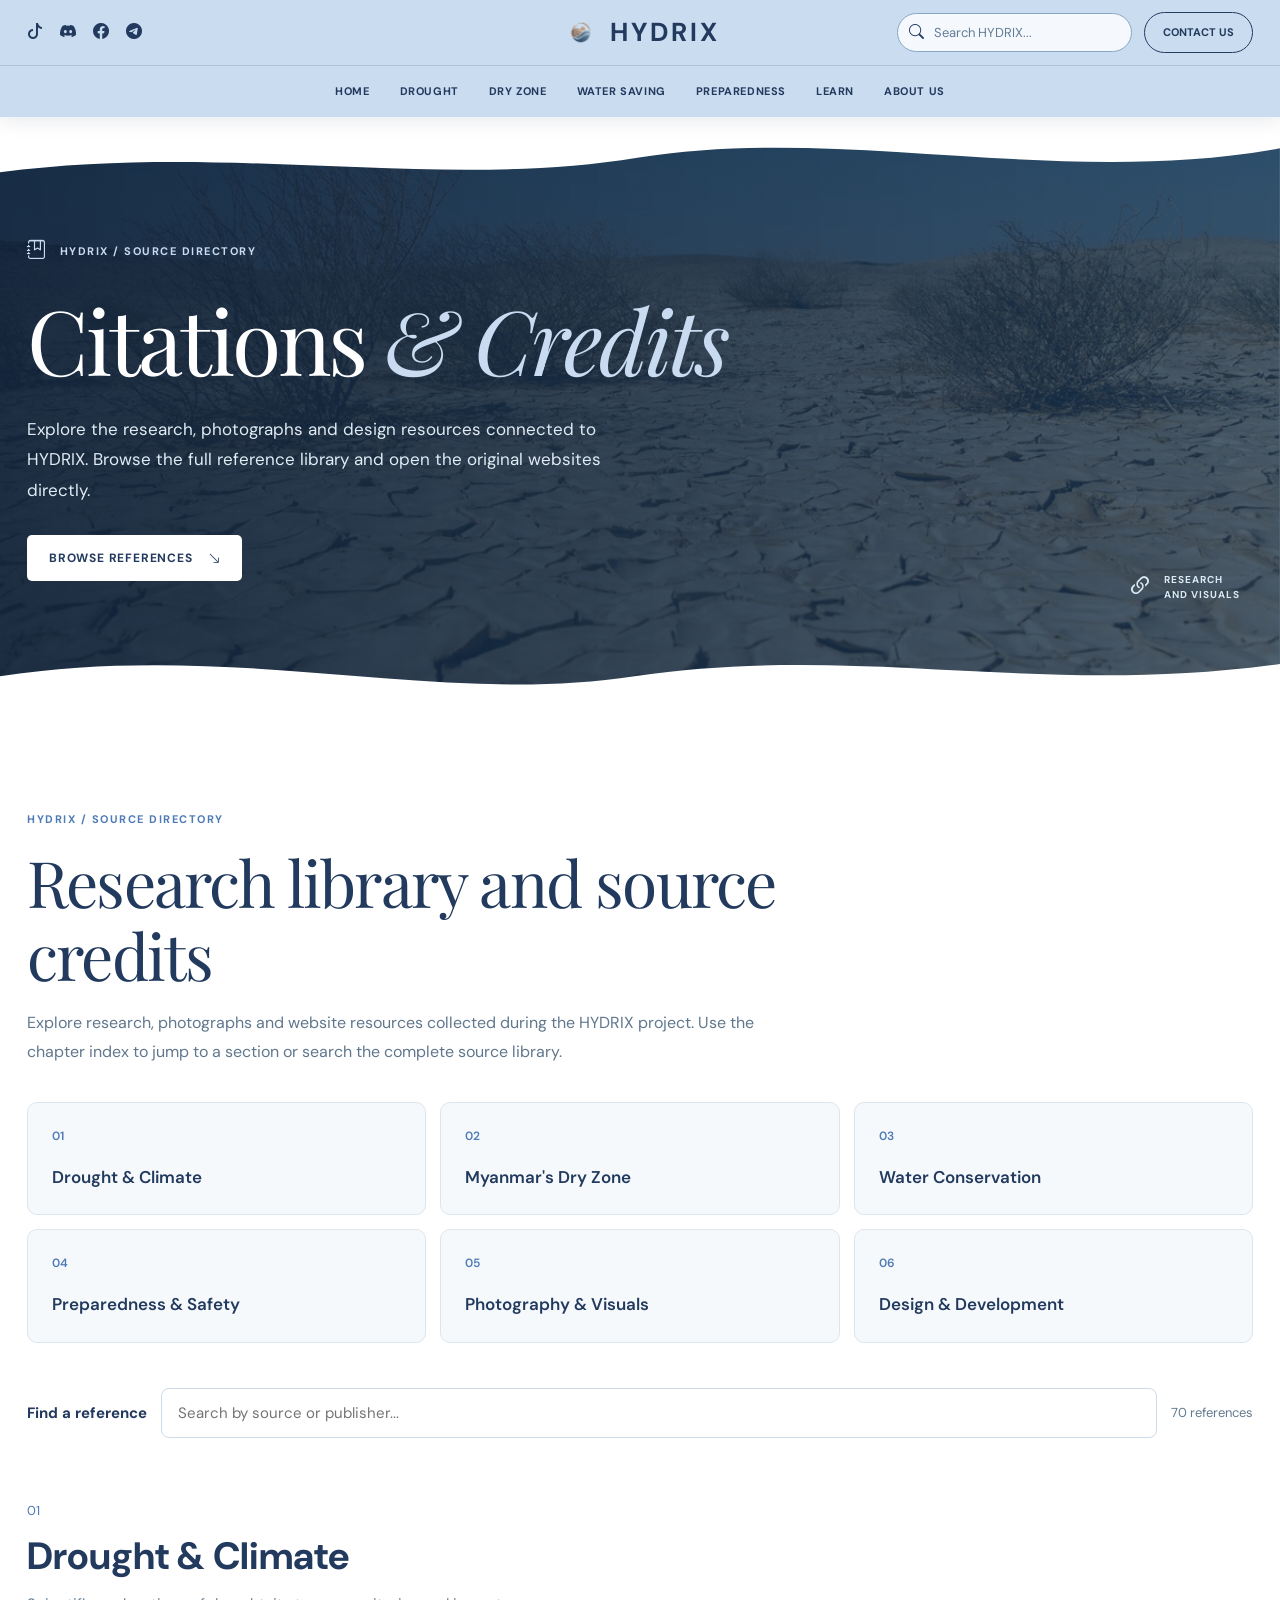
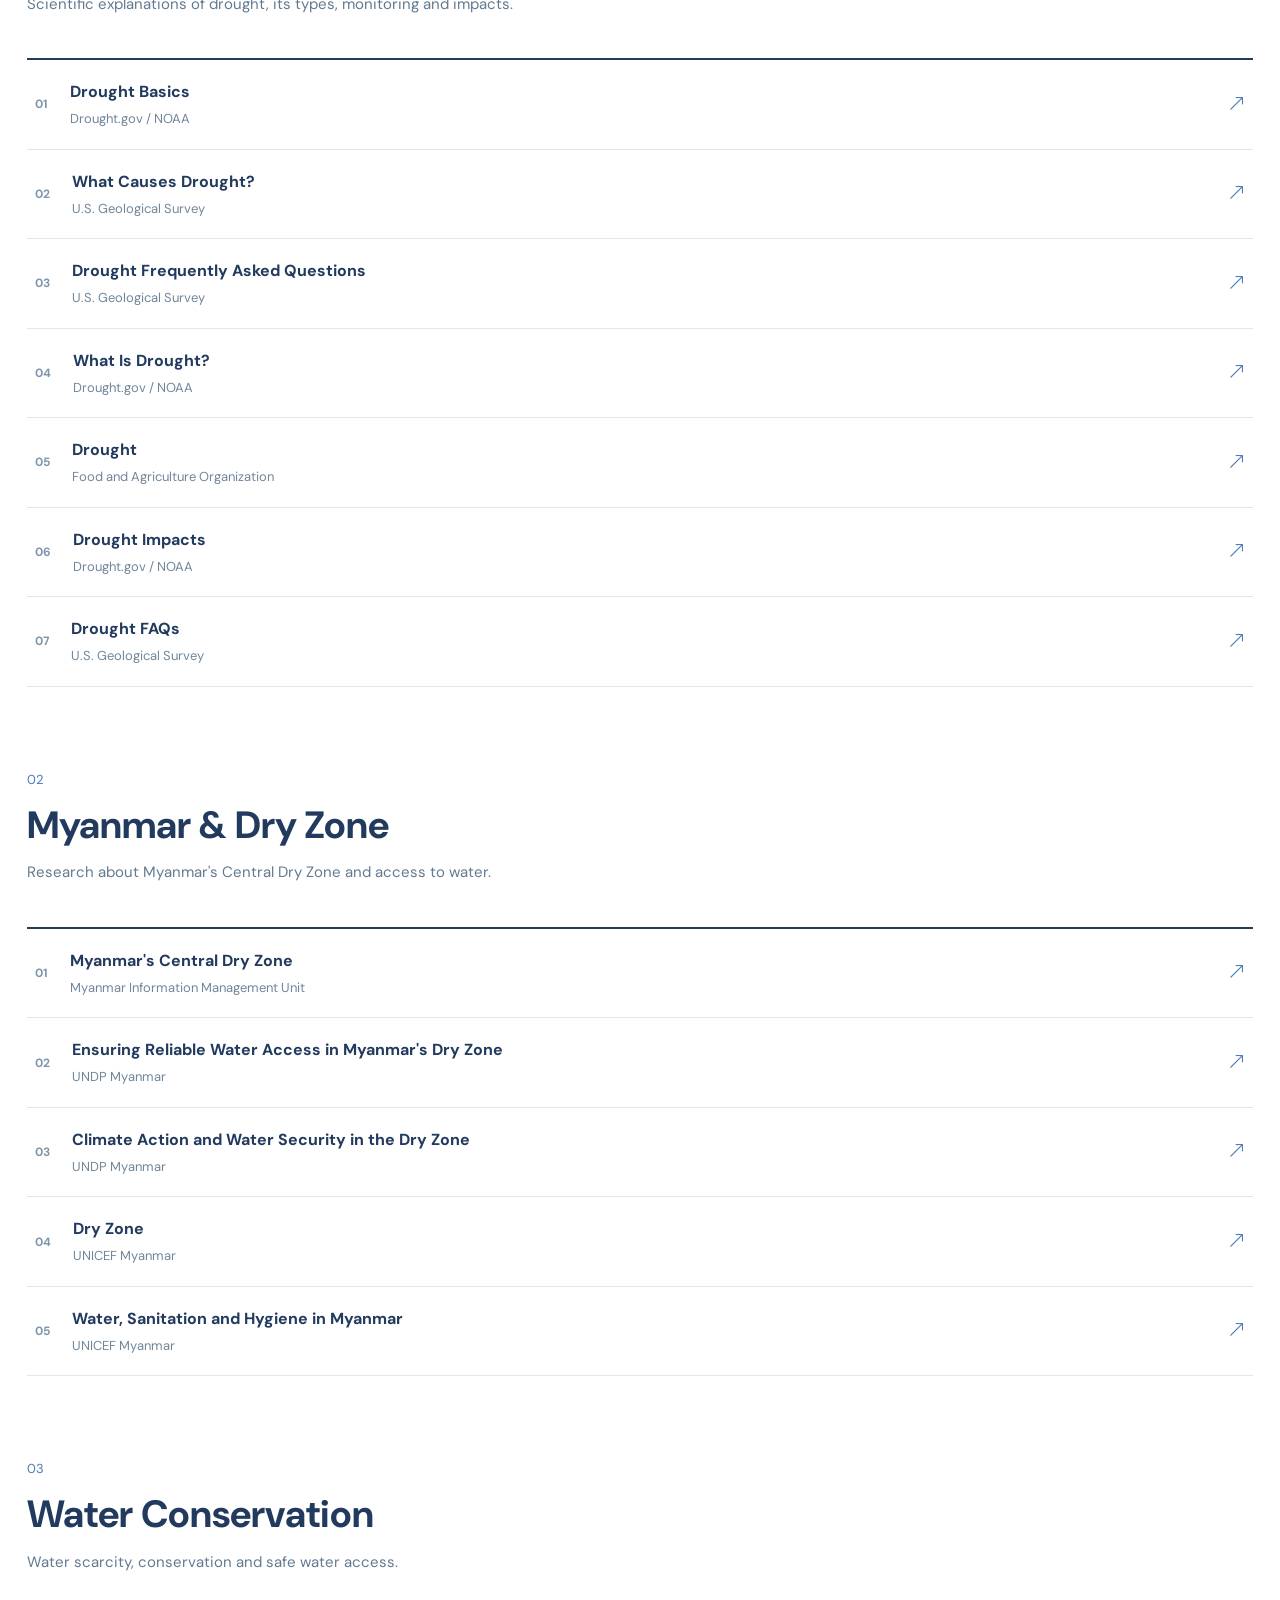
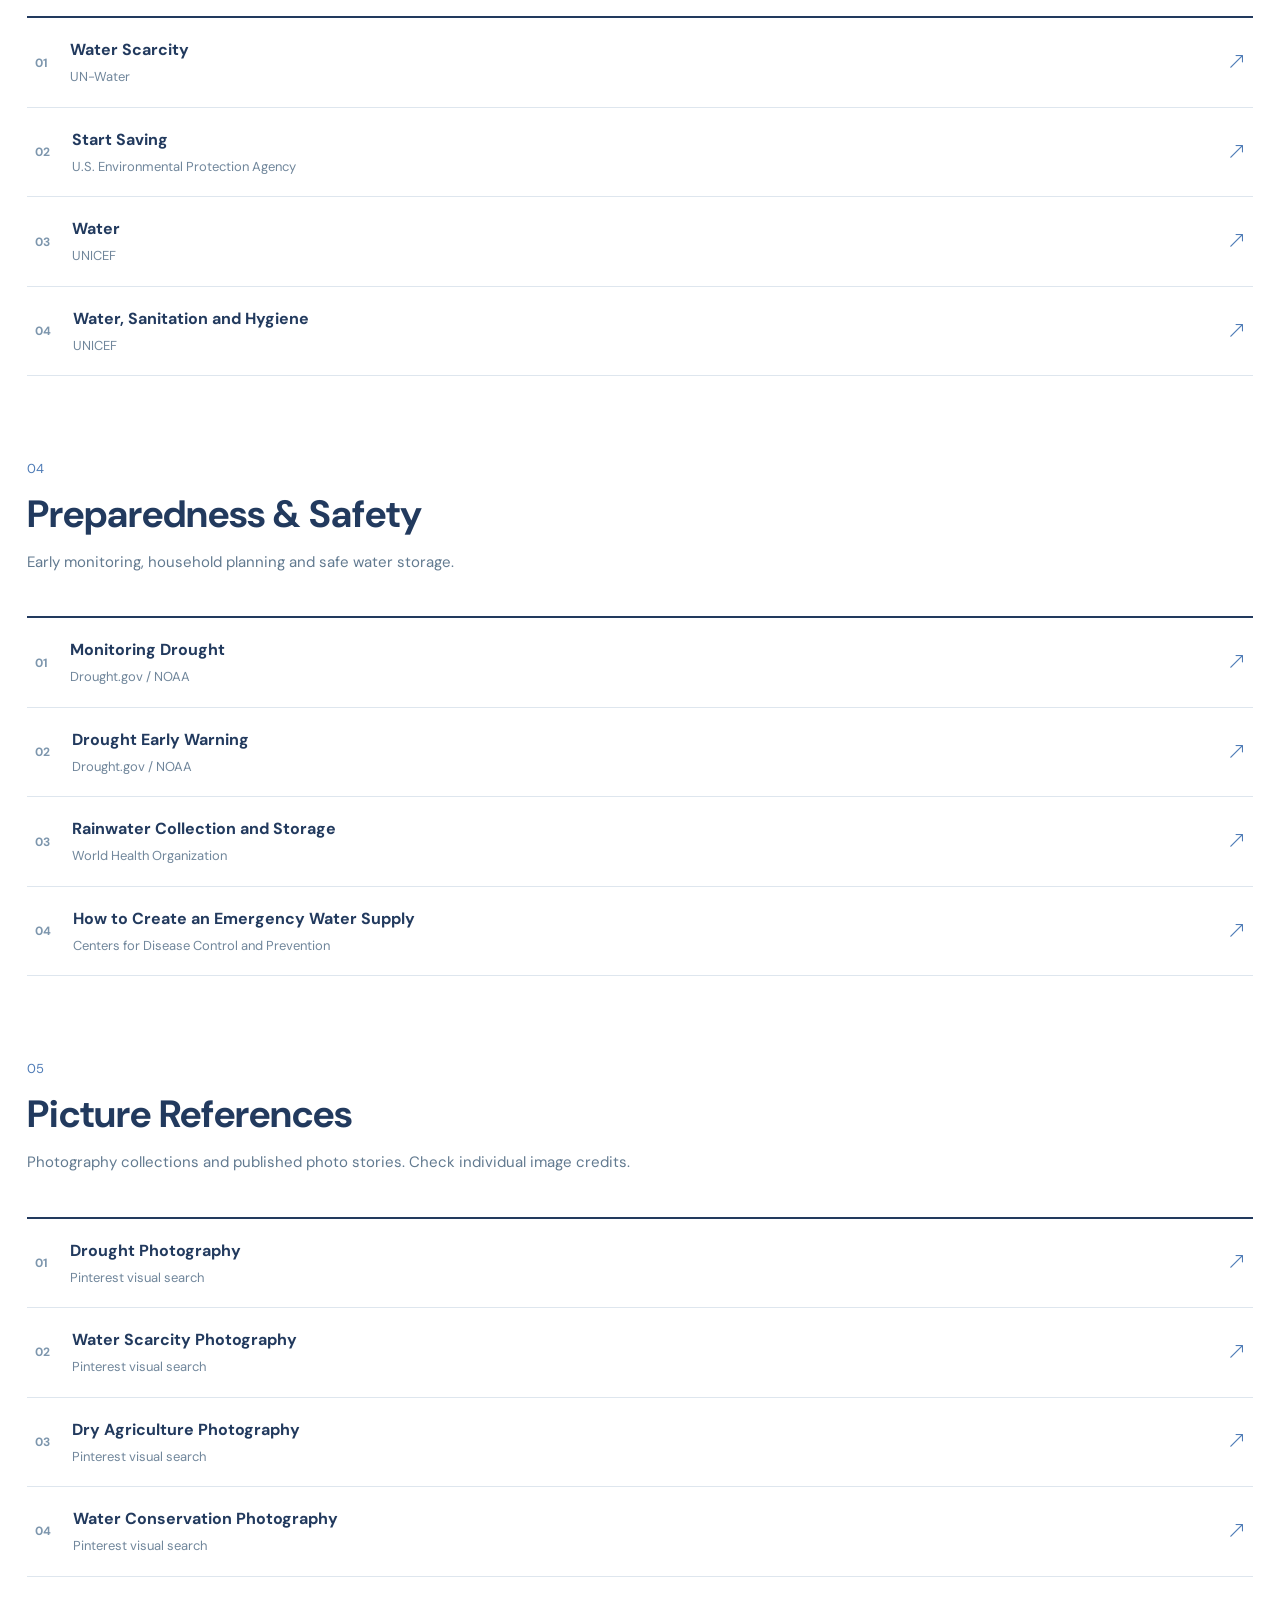
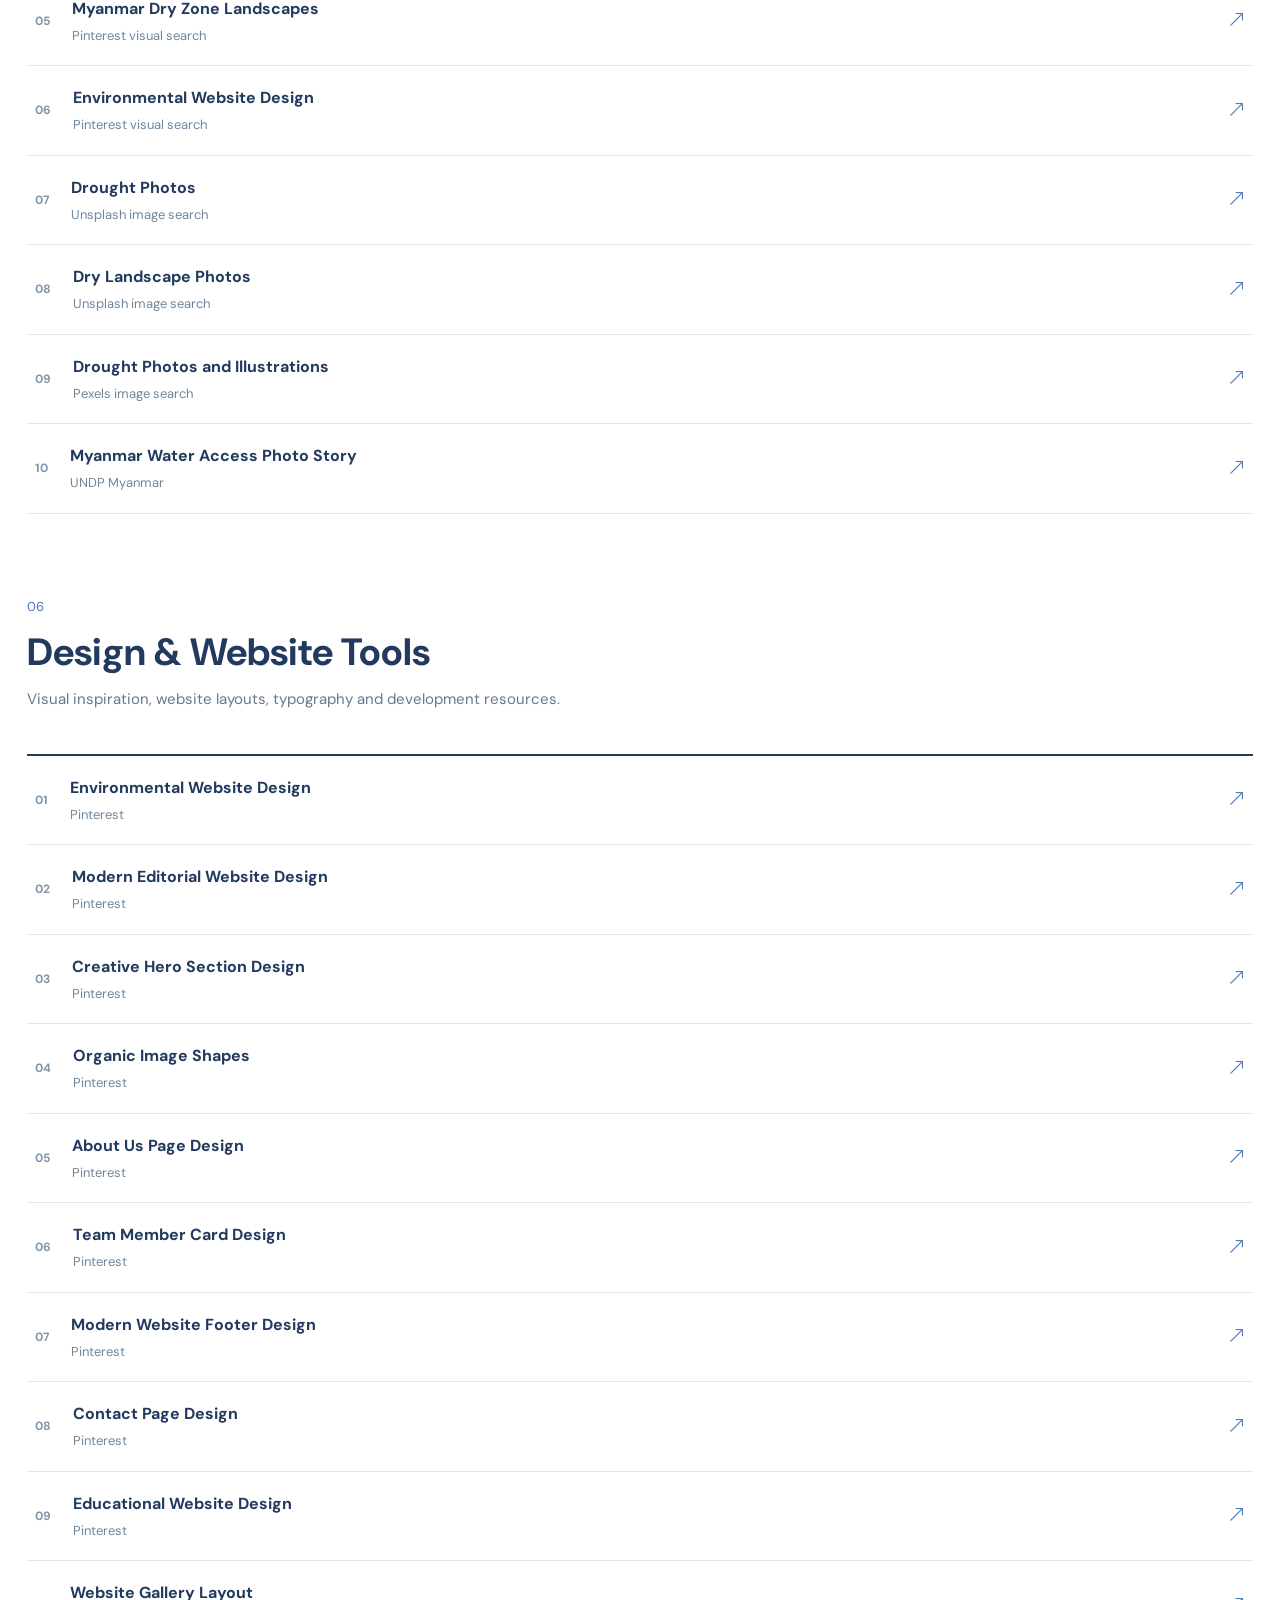
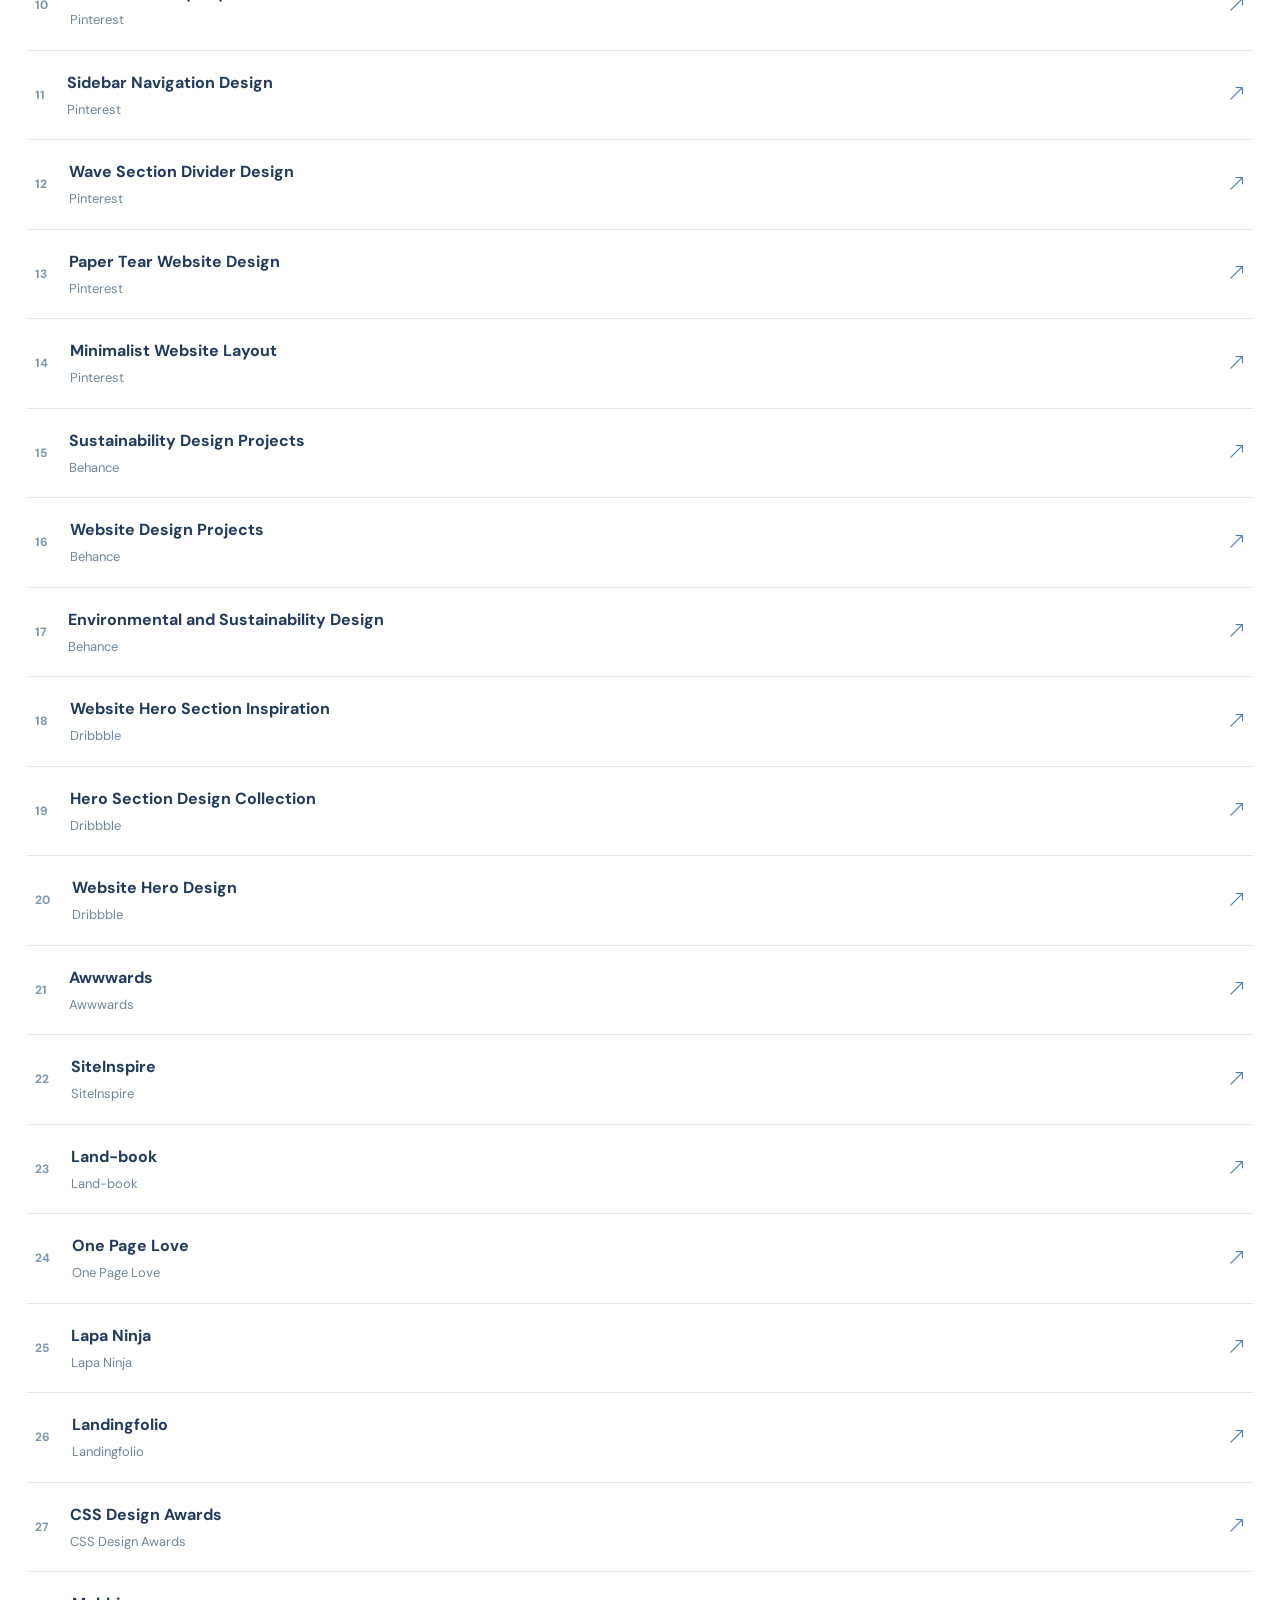
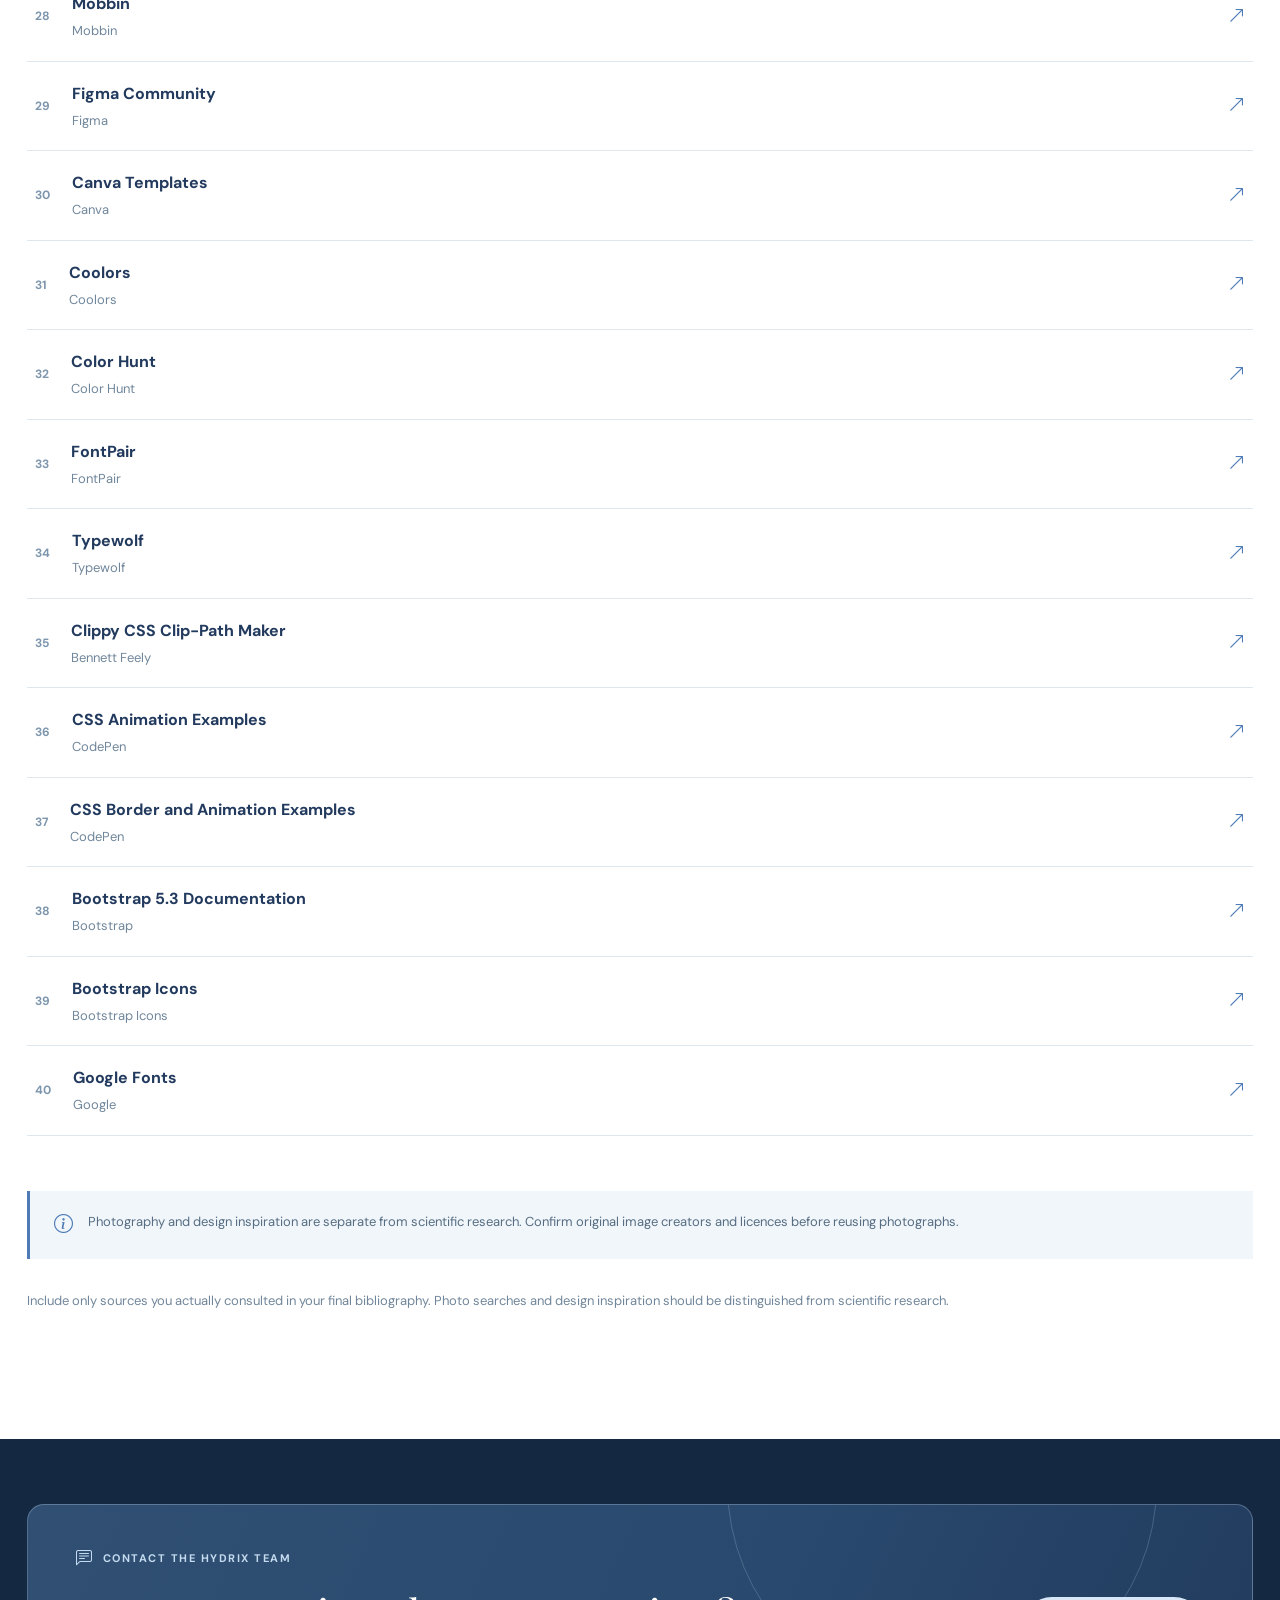
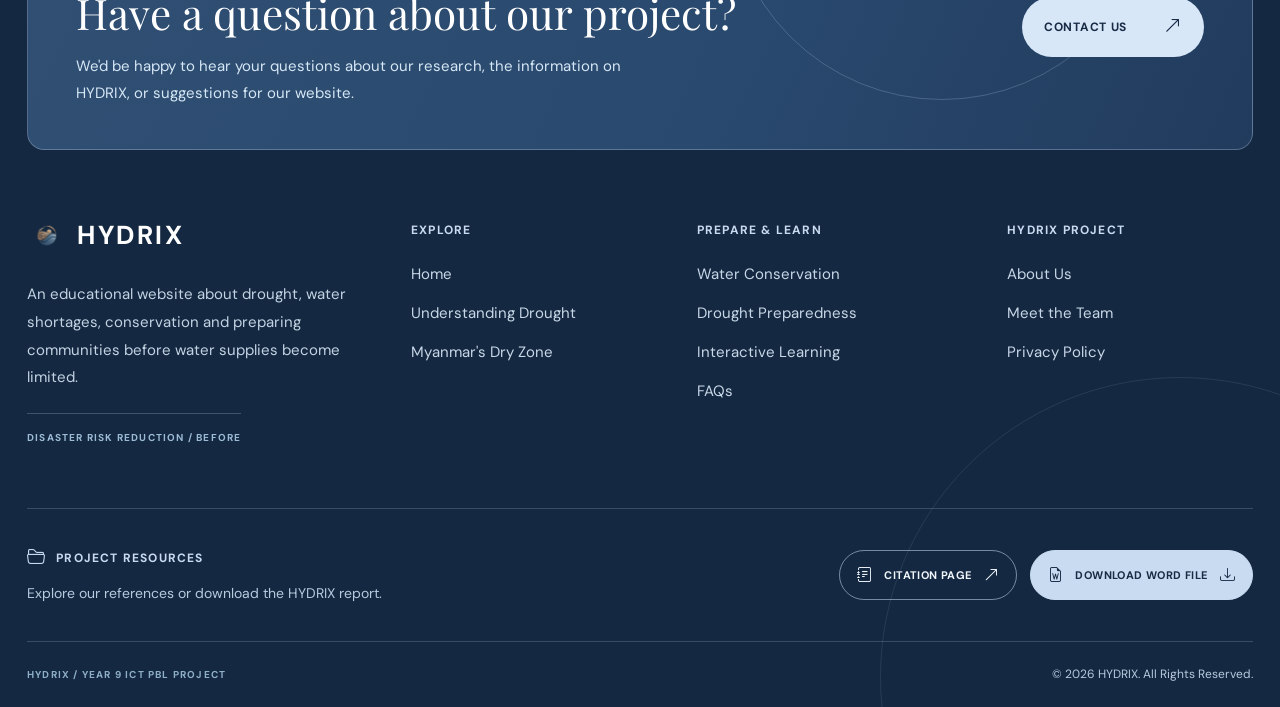
==== commit a74a30fb: "Add files via upload" ====
--- a/citations.html
+++ b/citations.html
@@ -105,8 +105,7 @@
 
           <p>
             Explore the research, photographs and design resources
-            connected to HYDRIX. Find references by category and
-            open the original websites directly.
+            connected to HYDRIX. Browse the full reference library and open the original websites directly.
           </p>
 
           <a href="#reference-archive" class="cit-hero-button">
@@ -134,89 +133,33 @@
 
         <div class="cit-intro">
           <span class="cit-overline">HYDRIX / SOURCE DIRECTORY</span>
-          <h2>Browse our references</h2>
+          <h2>Research library and source credits</h2>
           <p>
             Explore research, photographs and website resources
-            collected during the HYDRIX project. Select a category
-            to browse its links.
+            collected during the HYDRIX project. Use the chapter index to jump to a section or search the complete source library.
           </p>
         </div>
 
-        <div class="cit-categories" aria-label="Reference categories">
-          <button type="button" class="cit-category active"
-                  data-category="drought" aria-pressed="true">
-            Drought & Climate <span>7</span>
-          </button>
-
-          <button type="button" class="cit-category"
-                  data-category="myanmar" aria-pressed="false">
-            Myanmar & Dry Zone <span>5</span>
-          </button>
-
-          <button type="button" class="cit-category"
-                  data-category="water" aria-pressed="false">
-            Water Conservation <span>4</span>
-          </button>
-
-          <button type="button" class="cit-category"
-                  data-category="preparedness" aria-pressed="false">
-            Preparedness & Safety <span>4</span>
-          </button>
-
-          <button type="button" class="cit-category"
-                  data-category="pictures" aria-pressed="false">
-            Picture References <span>10</span>
-          </button>
-
-          <button type="button" class="cit-category"
-                  data-category="design" aria-pressed="false">
-            Design & Website Tools <span>40</span>
-          </button>
-        </div>
-
-        <div class="cit-results-head">
-          <div>
-            <span class="cit-overline" id="categoryLabel">
-              RESEARCH REFERENCES
-            </span>
-            <h3 id="categoryTitle">Drought & Climate</h3>
-            <p id="categoryDescription">
-              Scientific information about drought and its impacts.
-            </p>
-          </div>
-
-          <label class="cit-search">
-            <i class="bi bi-search" aria-hidden="true"></i>
-            <input id="citSearch" type="search"
-                   placeholder="Search sources..."
-                   aria-label="Search references in this category">
-          </label>
-        </div>
-
-        <div class="cit-list-status" aria-live="polite">
-          <span id="citStatus">7 sources</span>
-          <span>
-            LINKS OPEN IN A NEW TAB
-            <i class="bi bi-box-arrow-up-right"></i>
-          </span>
-        </div>
-
-        <div class="cit-source-list" id="citSourceList"></div>
-
-        <button type="button" class="cit-more" id="citMore" hidden>
-          SHOW MORE SOURCES
-        </button>
-
-        <div class="cit-attribution" id="citPhotoNote" hidden>
+        <nav class="cit-chapter-index" aria-label="Reference chapters">
+          <a href="#ref-drought"><span>01</span>Drought & Climate</a>
+          <a href="#ref-myanmar"><span>02</span>Myanmar's Dry Zone</a>
+          <a href="#ref-water"><span>03</span>Water Conservation</a>
+          <a href="#ref-preparedness"><span>04</span>Preparedness & Safety</a>
+          <a href="#ref-pictures"><span>05</span>Photography & Visuals</a>
+          <a href="#ref-design"><span>06</span>Design & Development</a>
+        </nav>
+        <div class="cit-chapter-search">
+          <label for="citSearch">Find a reference</label>
+          <input id="citSearch" type="search" placeholder="Search by source or publisher...">
+          <span id="citStatus" aria-live="polite"></span>
+        </div>
+        <div class="cit-chapters" id="citSourceList"></div>
+        <div class="cit-attribution">
           <i class="bi bi-info-circle"></i>
-          <p>
-            <strong>Image credits:</strong>
-            Search pages are not individual photo citations.
-            Record the original photograph page, creator and
-            licence before using an image. The original sources
-            of all HYDRIX image files have not been established.
-          </p>
-        </div>
+          <p>Photography and design inspiration are separate from scientific research. Confirm original image creators and licences before reusing photographs.</p>
+        </div>
+
+        
 
         <p class="cit-directory-foot">
           Include only sources you actually consulted in your final
@@ -508,133 +451,66 @@
     design: "Visual inspiration, website layouts, typography and development resources."
   };
 
-  const buttons = [
-    ...document.querySelectorAll(".cit-category")
-  ];
-
   const list = document.getElementById("citSourceList");
   const search = document.getElementById("citSearch");
-  const more = document.getElementById("citMore");
   const status = document.getElementById("citStatus");
-
-  let currentCategory = "drought";
-  let visibleLimit = 8;
-
-  function renderSources() {
+  const chapterOrder = ["drought", "myanmar", "water", "preparedness", "pictures", "design"];
+  function renderReferenceLibrary() {
     const query = search.value.trim().toLowerCase();
-
-    const matching = library[currentCategory].filter(
-      ([title, publisher]) => {
-        return (title + " " + publisher)
-          .toLowerCase()
-          .includes(query);
-      }
-    );
-
-    const visible = matching.slice(0, visibleLimit);
-
-    document.getElementById("categoryTitle").textContent =
-      categoryLabels[currentCategory];
-
-    document.getElementById("categoryDescription").textContent =
-      categoryDescriptions[currentCategory];
-
-    document.getElementById("categoryLabel").textContent =
-      currentCategory === "pictures"
-        ? "PHOTOGRAPHY & VISUALS"
-        : currentCategory === "design"
-          ? "DESIGN RESOURCES"
-          : "RESEARCH REFERENCES";
-
-    document.getElementById("citPhotoNote").hidden =
-      currentCategory !== "pictures";
-
-    status.textContent =
-      matching.length +
-      (matching.length === 1 ? " source" : " sources");
-
     list.replaceChildren();
-
-    visible.forEach(([title, publisher, url], index) => {
-      const row = document.createElement("a");
-
-      row.className = "cit-source";
-      row.href = url;
-      row.target = "_blank";
-      row.rel = "noopener noreferrer";
-      row.setAttribute(
-        "aria-label",
-        "Open " + title + " in a new tab"
+    let totalMatches = 0;
+    chapterOrder.forEach((category, chapterIndex) => {
+      const matches = library[category].filter(([title, publisher]) =>
+        (title + " " + publisher).toLowerCase().includes(query)
       );
-
-      const number = document.createElement("span");
-      number.className = "cit-source-number";
-      number.textContent = String(index + 1).padStart(2, "0");
-
-      const content = document.createElement("span");
-      content.className = "cit-source-content";
-
-      const heading = document.createElement("strong");
-      heading.textContent = title;
-
-      const publisherText = document.createElement("span");
-      publisherText.textContent = publisher;
-
-      content.append(heading, publisherText);
-
-      const arrow = document.createElement("i");
-      arrow.className = "bi bi-arrow-up-right";
-      arrow.setAttribute("aria-hidden", "true");
-
-      row.append(number, content, arrow);
-      list.append(row);
+      if (!matches.length) return;
+      totalMatches += matches.length;
+      const section = document.createElement("section");
+      section.className = "cit-chapter";
+      section.id = "ref-" + category;
+      const heading = document.createElement("div");
+      heading.className = "cit-chapter-heading";
+      const chapterNumber = document.createElement("span");
+      chapterNumber.textContent = String(chapterIndex + 1).padStart(2, "0");
+      const title = document.createElement("h3");
+      title.textContent = categoryLabels[category];
+      const description = document.createElement("p");
+      description.textContent = categoryDescriptions[category];
+      heading.append(chapterNumber, title, description);
+      section.append(heading);
+      matches.forEach(([sourceTitle, publisher, url], index) => {
+        const link = document.createElement("a");
+        link.className = "cit-chapter-source";
+        link.href = url;
+        link.target = "_blank";
+        link.rel = "noopener noreferrer";
+        const sourceNumber = document.createElement("span");
+        sourceNumber.className = "cit-source-number";
+        sourceNumber.textContent = String(index + 1).padStart(2, "0");
+        const content = document.createElement("span");
+        content.className = "cit-source-content";
+        const name = document.createElement("strong");
+        name.textContent = sourceTitle;
+        const sourcePublisher = document.createElement("span");
+        sourcePublisher.textContent = publisher;
+        content.append(name, sourcePublisher);
+        const arrow = document.createElement("i");
+        arrow.className = "bi bi-arrow-up-right";
+        arrow.setAttribute("aria-hidden", "true");
+        link.append(sourceNumber, content, arrow);
+        section.append(link);
+      });
+      list.append(section);
     });
-
-    if (visible.length === 0) {
+    status.textContent = totalMatches + (totalMatches === 1 ? " reference" : " references");
+    if (!totalMatches) {
       const empty = document.createElement("p");
       empty.className = "cit-empty";
-      empty.textContent = "No matching sources in this category.";
+      empty.textContent = "No references matched your search.";
       list.append(empty);
     }
-
-    more.hidden = matching.length <= visibleLimit;
-    more.textContent = "SHOW MORE SOURCES (" +
-      Math.max(0, matching.length - visibleLimit) +
-      " REMAINING)";
   }
-
-  function setCategory(category) {
-    if (!library[category]) return;
-
-    currentCategory = category;
-    visibleLimit = 8;
-    search.value = "";
-
-    buttons.forEach(button => {
-      const active = button.dataset.category === category;
-      button.classList.toggle("active", active);
-      button.setAttribute("aria-pressed", String(active));
-    });
-
-    renderSources();
-  }
-
-  buttons.forEach(button => {
-    button.addEventListener("click", () => {
-      setCategory(button.dataset.category);
-    });
-  });
-
-  search.addEventListener("input", () => {
-    visibleLimit = 8;
-    renderSources();
-  });
-
-  more.addEventListener("click", () => {
-    visibleLimit += 8;
-    renderSources();
-  });
-
-  setCategory("drought");
+  search.addEventListener("input", renderReferenceLibrary);
+  renderReferenceLibrary();
   </script></body>
 </html>
--- a/citations.css
+++ b/citations.css
@@ -1,3 +1,9 @@
+
+/* ===========================================
+   HYDRIX — CITATIONS & CREDITS
+   Navbar and footer: common.css
+=========================================== */
+
 :root {
   --cit-navy: #223A5E;
   --cit-blue: #4E7BB6;
@@ -28,6 +34,7 @@
     opacity: 0;
     transform: translateY(7px);
   }
+
   to {
     opacity: 1;
     transform: translateY(0);
@@ -53,231 +60,196 @@
   outline-offset: 4px;
 }
 
+/* HERO SECTION */
+
 .cit-hero {
-  background: var(--cit-paper);
+  position: relative;
+  overflow: hidden;
+  background: #223A5E;
 }
 
 .cit-hero-image {
   position: relative;
-  isolation: isolate;
-  display: flex;
-  align-items: center;
-  min-height: 540px;
-
-  background-image:
+  min-height: 485px;
+  background:
     linear-gradient(
       90deg,
-      rgba(15,33,53,.94) 0%,
-      rgba(21,43,67,.86) 44%,
-      rgba(23,45,71,.4) 100%
+      rgba(17, 37, 61, .94),
+      rgba(25, 58, 88, .76)
     ),
-    url("images/droughtg.jpg");
-
-  background-size: cover;
-  background-position: center center;
-  color: #FFFFFF;
-}
-
-.cit-hero-image::before {
-  content: "";
-  position: absolute;
-  z-index: -1;
-  inset: 0;
-  background: radial-gradient(
-    ellipse at 80% 58%,
-    transparent 0%,
-    rgba(13,31,48,.34) 90%
-  );
+    url("images/droughtg.jpg") center / cover no-repeat;
 }
 
 .cit-wave {
   position: absolute;
   left: 0;
   width: 100%;
-  height: 100px;
+  height: 80px;
   pointer-events: none;
-  fill: var(--cit-paper);
 }
 
 .cit-wave-top {
-  top: -1px;
+  top: 0;
+  fill: #FFFFFF;
 }
 
 .cit-wave-bottom {
   bottom: -1px;
+  fill: #FFFFFF;
 }
 
 .cit-hero-inner {
   position: relative;
-  z-index: 1;
-  padding: 123px 12px 125px;
+  z-index: 2;
+  padding-top: 120px;
+  padding-bottom: 135px;
 }
 
 .cit-hero-kicker {
   display: inline-flex;
   align-items: center;
-  gap: 10px;
-  margin-bottom: 22px;
-  padding: 10px 16px;
-  border: 1px solid rgba(219,233,248,.35);
-  border-radius: 50px;
-  background: rgba(211,230,249,.14);
-  color: #D7E8F7;
-  font-size: 12px;
-  font-weight: 700;
-  letter-spacing: 1px;
+  gap: 12px;
+  color: #C9DBF0;
+  font-size: 11px;
+  font-weight: 700;
+  letter-spacing: 1.5px;
 }
 
 .cit-hero-kicker i {
-  font-size: 17px;
+  font-size: 19px;
 }
 
 .cit-hero h1 {
-  max-width: 800px;
-  margin: 0 0 21px;
-  font-size: clamp(60px, 7.2vw, 104px);
-  line-height: 1.06;
-  letter-spacing: -2px;
+  max-width: 850px;
+  margin: 25px 0;
+  color: #FFFFFF;
+  font-size: clamp(58px, 7vw, 100px);
+  line-height: 1.1;
+  letter-spacing: -3px;
 }
 
 .cit-hero h1 em {
-  display: block;
   color: #C9DBF0;
   font-weight: 400;
 }
 
-.cit-hero p {
-  max-width: 630px;
-  margin: 0 0 30px;
-  color: #E1EBF5;
-  font-size: 18px;
-  line-height: 1.78;
+.cit-hero-inner > p {
+  max-width: 620px;
+  margin-bottom: 30px;
+  color: #E0ECF4;
+  font-size: 17px;
+  line-height: 1.8;
 }
 
 .cit-hero-button {
   display: inline-flex;
   align-items: center;
-  gap: 17px;
-  min-height: 49px;
-  padding: 14px 23px;
-  border-radius: 30px;
-  background: #E1EDF8;
-  color: var(--cit-navy);
+  gap: 15px;
+  padding: 14px 22px;
+  border-radius: 5px;
+  background: #FFFFFF;
+  color: #223A5E;
   font-size: 12px;
   font-weight: 700;
-  letter-spacing: .5px;
+  letter-spacing: .8px;
   transition: background .25s, transform .25s;
 }
 
 .cit-hero-button:hover {
-  color: var(--cit-navy);
-  background: #FFFFFF;
+  background: #C9DBF0;
+  color: #223A5E;
   transform: translateY(-3px);
 }
 
 .cit-hero-corner {
   position: absolute;
-  right: 20px;
+  right: 25px;
   bottom: 110px;
   display: flex;
   align-items: center;
-  gap: 11px;
-  color: #DFECF8;
-  font-size: 11px;
+  gap: 10px;
+  color: #DCEAF4;
+  font-size: 10px;
   font-weight: 700;
   letter-spacing: 1px;
-  line-height: 1.5;
 }
 
 .cit-hero-corner i {
-  display: grid;
-  place-items: center;
-  width: 49px;
-  height: 49px;
-  border: 1px solid rgba(224,239,255,.45);
-  border-radius: 50%;
-  font-size: 25px;
-}
+  font-size: 26px;
+}
+
+/* REFERENCE DIRECTORY */
 
 .cit-directory {
-  padding: 65px 0 90px;
+  padding: 95px 0 110px;
   background: #FFFFFF;
 }
 
 .cit-intro {
-  max-width: 810px;
-  margin-bottom: 32px;
+  max-width: 760px;
+  margin-bottom: 35px;
 }
 
 .cit-overline {
   display: block;
-  color: #557E9D;
-  font-size: 13px;
-  font-weight: 700;
-  letter-spacing: .6px;
+  color: #4E7BB6;
+  font-size: 11px;
+  font-weight: 700;
+  letter-spacing: 1.5px;
 }
 
 .cit-intro h2 {
-  margin: 12px 0 14px;
-  color: var(--cit-navy);
-  font-size: clamp(42px, 4.8vw, 62px);
-  line-height: 1.12;
+  margin: 17px 0;
+  color: #223A5E;
+  font-size: clamp(40px, 5vw, 66px);
+  line-height: 1.15;
+  letter-spacing: -1.8px;
 }
 
 .cit-intro p {
-  margin: 0;
-  color: #526B80;
-  font-size: 18px;
-  line-height: 1.75;
-}
+  color: #60778D;
+  font-size: 16px;
+  line-height: 1.8;
+}
+
+/* OLD CATEGORY BUTTONS */
 
 .cit-categories {
   display: flex;
-  align-items: center;
   flex-wrap: wrap;
-  gap: 9px;
-  margin-bottom: 38px;
-  padding-bottom: 25px;
-  border-bottom: 1px solid #D8E4ED;
+  gap: 11px;
+  margin: 35px 0 50px;
 }
 
 .cit-category {
   display: inline-flex;
   align-items: center;
-  gap: 9px;
-  min-height: 47px;
-  padding: 10px 15px;
-
-  border: 1px solid #CBDCE8;
+  gap: 12px;
+  padding: 12px 17px;
+  border: 1px solid #D8E3EE;
   border-radius: 5px;
-  background: #F7FAFC;
-
-  color: #3B5A73;
-  font-family: inherit;
-  font-size: 15px;
+  background: #FFFFFF;
+  color: #425D78;
+  font-family: "DM Sans", sans-serif;
+  font-size: 13px;
   font-weight: 600;
   cursor: pointer;
-
-  transition:
-    background .2s,
-    border-color .2s,
-    color .2s;
+  transition: all .2s;
 }
 
 .cit-category span {
-  color: #7894AA;
-  font-size: 13px;
-  font-weight: 700;
+  color: #7B93A9;
+  font-size: 11px;
 }
 
 .cit-category:hover {
-  background: #ECF3F8;
-  border-color: #A9C1D3;
+  border-color: #7EA2C4;
+  background: #F4F8FB;
 }
 
 .cit-category.active {
-  background: var(--cit-navy);
-  border-color: var(--cit-navy);
+  border-color: #223A5E;
+  background: #223A5E;
   color: #FFFFFF;
 }
 
@@ -285,240 +257,232 @@
   color: #C9DBF0;
 }
 
+/* RESULTS HEADER */
+
 .cit-results-head {
   display: flex;
+  align-items: flex-end;
   justify-content: space-between;
-  align-items: end;
+  flex-wrap: wrap;
   gap: 25px;
-  margin-bottom: 21px;
-}
-
-.cit-results-head > div {
-  min-width: 0;
-  max-width: 700px;
+  margin-bottom: 25px;
 }
 
 .cit-results-head h3 {
-  margin: 9px 0;
-  color: var(--cit-navy);
-  font-family: "DM Sans", sans-serif;
-  font-size: clamp(28px, 3vw, 38px);
-  font-weight: 700;
-  line-height: 1.18;
+  margin: 12px 0 8px;
+  color: #223A5E;
+  font-size: clamp(28px, 3vw, 42px);
+  font-weight: 600;
 }
 
 .cit-results-head p {
   margin: 0;
-  color: #657B8C;
-  font-size: 16px;
-  line-height: 1.7;
+  color: #61778C;
+  font-size: 14px;
 }
 
 .cit-search {
   display: flex;
   align-items: center;
-  gap: 11px;
-  flex: 0 1 345px;
-  min-height: 48px;
-  padding: 0 14px;
-
-  border: 1px solid #CBDCE8;
+  gap: 12px;
+  min-width: 260px;
+  padding: 12px 16px;
+  border: 1px solid #D7E3EC;
   border-radius: 5px;
-  background: #FFFFFF;
-  color: #5A7D98;
-}
-
-.cit-search:focus-within {
-  border-color: var(--cit-blue);
-  box-shadow: 0 0 0 3px rgba(78,123,182,.1);
-}
-
-.cit-search i {
-  font-size: 19px;
+  color: #7692A9;
 }
 
 .cit-search input {
   width: 100%;
   min-width: 0;
   border: 0;
-  outline: 0;
+  outline: none;
   background: transparent;
-
-  color: var(--cit-navy);
-  font: 500 15px "DM Sans", sans-serif;
+  color: #223A5E;
+  font-family: "DM Sans", sans-serif;
+  font-size: 13px;
 }
 
 .cit-search input::placeholder {
-  color: #8797A5;
-}
+  color: #8399AA;
+}
+
+/* SOURCE LIST */
 
 .cit-list-status {
   display: flex;
   align-items: center;
   justify-content: space-between;
   flex-wrap: wrap;
+  gap: 12px;
+  padding: 15px 0;
+  border-top: 1px solid #D8E3ED;
+  border-bottom: 1px solid #D8E3ED;
+  color: #688198;
+  font-size: 11px;
+  font-weight: 700;
+  letter-spacing: .7px;
+}
+
+.cit-list-status > span:last-child {
+  display: flex;
+  align-items: center;
+  gap: 8px;
+}
+
+.cit-source-list {
+  margin-top: 10px;
+}
+
+.cit-source {
+  display: flex;
+  align-items: center;
+  gap: 23px;
+  padding: 23px 8px;
+  border-bottom: 1px solid #E0E8EF;
+  color: #223A5E;
+  transition: background .2s, padding .2s;
+}
+
+.cit-source:hover {
+  padding-left: 16px;
+  background: #F7FAFC;
+  color: #223A5E;
+}
+
+.cit-source-number {
+  flex-shrink: 0;
+  color: #7D96AD;
+  font-size: 12px;
+  font-weight: 700;
+}
+
+.cit-source-content {
+  display: flex;
+  flex: 1;
+  flex-direction: column;
+  gap: 6px;
+  min-width: 0;
+}
+
+.cit-source-content strong {
+  color: #223A5E;
+  font-size: 16px;
+  font-weight: 700;
+}
+
+.cit-source-content > span {
+  color: #70869B;
+  font-size: 13px;
+}
+
+.cit-source > i {
+  color: #4E7BB6;
+  font-size: 17px;
+}
+
+.cit-empty {
+  padding: 45px 20px;
+  color: #73889A;
+  text-align: center;
+}
+
+.cit-more {
+  display: block;
+  margin: 35px auto;
+  padding: 14px 26px;
+  border: 1px solid #223A5E;
+  border-radius: 4px;
+  background: transparent;
+  color: #223A5E;
+  font-size: 12px;
+  font-weight: 700;
+  letter-spacing: .7px;
+  cursor: pointer;
+  transition: background .2s, color .2s;
+}
+
+.cit-more:hover {
+  background: #223A5E;
+  color: #FFFFFF;
+}
+
+.cit-more[hidden] {
+  display: none;
+}
+
+/* REFERENCE NOTES */
+
+.cit-attribution {
+  display: flex;
+  align-items: flex-start;
   gap: 15px;
-
-  padding: 13px 0;
-  border-top: 1px solid #D8E4ED;
-  border-bottom: 1px solid #D8E4ED;
-
-  color: #678096;
-  font-size: 13px;
-  font-weight: 700;
-  letter-spacing: .25px;
-}
-
-.cit-list-status i {
-  margin-left: 4px;
-}
-
-.cit-source-list {
-  display: grid;
-  grid-template-columns: repeat(2, minmax(0,1fr));
-  column-gap: 32px;
-}
-
-.cit-source {
-  display: grid;
-  grid-template-columns: 30px minmax(0,1fr) 24px;
-  align-items: center;
-  gap: 15px;
-
-  min-height: 106px;
-  padding: 18px 5px 18px 0;
-
-  border-bottom: 1px solid #E0E9EF;
-  color: var(--cit-navy);
-
-  transition: background .2s;
-}
-
-.cit-source:hover {
-  background: #F3F8FB;
-  color: var(--cit-navy);
-}
-
-.cit-source-number {
-  align-self: start;
-  padding-top: 5px;
-  color: #7896AB;
-  font-size: 13px;
-  font-weight: 700;
-}
-
-.cit-source-content {
-  display: flex;
-  flex-direction: column;
-  gap: 7px;
-  min-width: 0;
-}
-
-.cit-source-content strong {
-  color: #263F59;
-  font-size: 18px;
-  font-weight: 700;
-  line-height: 1.38;
-}
-
-.cit-source-content > span {
-  color: #637E92;
-  font-size: 15px;
-  line-height: 1.45;
-}
-
-.cit-source > i {
-  justify-self: end;
-  color: #4E7BB6;
-  font-size: 20px;
-  transition: transform .2s;
-}
-
-.cit-source:hover > i {
-  transform: translate(3px, -3px);
-}
-
-.cit-empty {
-  grid-column: 1 / -1;
-  padding: 35px 0;
-  color: #637D91;
-  font-size: 17px;
-}
-
-.cit-more {
-  display: flex;
-  align-items: center;
-  justify-content: center;
-  gap: 10px;
-  width: 100%;
-
-  margin-top: 28px;
-  padding: 15px 20px;
-
-  border: 1px solid #AAC5D9;
-  border-radius: 5px;
-  background: #EFF5FA;
-
-  color: var(--cit-navy);
-  font-size: 14px;
-  font-weight: 700;
-  letter-spacing: .2px;
-  cursor: pointer;
-}
-
-.cit-more:hover {
-  background: #E0EDF6;
-}
-
-.cit-more[hidden],
+  margin-top: 35px;
+  padding: 20px 24px;
+  border-left: 3px solid #4E7BB6;
+  background: #F1F6FA;
+}
+
 .cit-attribution[hidden] {
   display: none;
 }
 
-.cit-attribution {
-  display: flex;
-  align-items: flex-start;
-  gap: 14px;
-  margin-top: 28px;
-  padding: 19px 21px;
-
-  background: #F0F6FA;
-  border-left: 3px solid #76A1C1;
-}
-
 .cit-attribution i {
   color: #4E7BB6;
-  font-size: 22px;
+  font-size: 19px;
 }
 
 .cit-attribution p {
   margin: 0;
-  color: #506D82;
-  font-size: 16px;
+  color: #566D83;
+  font-size: 13px;
   line-height: 1.75;
 }
 
 .cit-directory-foot {
-  margin: 37px 0 0;
-  padding-top: 20px;
-  border-top: 1px solid #D8E4ED;
-
-  color: #697F90;
-  font-size: 15px;
-  line-height: 1.7;
-}
+  margin-top: 30px;
+  color: #71869A;
+  font-size: 13px;
+  line-height: 1.8;
+}
+
+/* RESPONSIVE STYLES */
 
 @media (max-width: 991px) {
   .cit-hero-image {
-    min-height: 485px;
+    min-height: 440px;
   }
 
   .cit-hero-inner {
-    padding: 112px 12px 119px;
+    padding-top: 110px;
+    padding-bottom: 120px;
   }
 
   .cit-hero-corner {
     display: none;
+  }
+
+  .cit-directory {
+    padding: 75px 0 90px;
+  }
+}
+
+@media (max-width: 767px) {
+  .cit-wave {
+    height: 48px;
+  }
+
+  .cit-hero-inner {
+    padding-top: 100px;
+    padding-bottom: 105px;
+  }
+
+  .cit-hero h1 {
+    font-size: clamp(48px, 9vw, 72px);
+  }
+
+  .cit-hero-inner > p {
+    font-size: 15px;
   }
 
   .cit-results-head {
@@ -527,110 +491,182 @@
   }
 
   .cit-search {
-    flex: auto;
-    width: min(100%, 500px);
-  }
-}
-
-@media (max-width: 767px) {
+    width: 100%;
+  }
+
+  .cit-source {
+    gap: 15px;
+  }
+
+  .cit-source-content strong {
+    font-size: 15px;
+  }
+}
+
+@media (max-width: 480px) {
+  .cit-hero h1 {
+    letter-spacing: -1.5px;
+  }
+
   .cit-directory {
-    padding: 52px 0 65px;
-  }
-
-  .cit-intro p {
-    font-size: 17px;
-  }
-
-  .cit-categories {
-    flex-wrap: nowrap;
-    overflow-x: auto;
-    padding-bottom: 16px;
-    scrollbar-width: thin;
+    padding: 60px 0 80px;
   }
 
   .cit-category {
-    flex: 0 0 auto;
-    white-space: nowrap;
-  }
-
-  .cit-source-list {
+    font-size: 12px;
+  }
+
+  .cit-source {
+    padding: 20px 4px;
+  }
+
+  .cit-list-status > span:last-child {
+    font-size: 9px;
+  }
+}
+
+/* ===========================================
+   UPDATED CHAPTER-STYLE REFERENCE LIBRARY
+=========================================== */
+
+.cit-chapter-index {
+  display: grid;
+  grid-template-columns: repeat(3, minmax(0, 1fr));
+  gap: 14px;
+  margin: 35px 0 45px;
+}
+
+.cit-chapter-index a {
+  display: flex;
+  flex-direction: column;
+  gap: 20px;
+  padding: 24px;
+  background: #F6F9FC;
+  border: 1px solid #DCE6EF;
+  border-radius: 10px;
+  color: #223A5E;
+  font-size: 17px;
+  font-weight: 600;
+  transition: background .2s, transform .2s;
+}
+
+.cit-chapter-index a:hover {
+  background: #EAF2F9;
+  color: #223A5E;
+  transform: translateY(-3px);
+}
+
+.cit-chapter-index a span {
+  font-size: 12px;
+  color: #4E7BB6;
+}
+
+.cit-chapter-search {
+  display: flex;
+  flex-wrap: wrap;
+  align-items: center;
+  gap: 14px;
+  margin-bottom: 35px;
+}
+
+.cit-chapter-search label {
+  color: #223A5E;
+  font-size: 15px;
+  font-weight: 700;
+}
+
+.cit-chapter-search input {
+  flex: 1;
+  min-width: 220px;
+  padding: 13px 16px;
+  border: 1px solid #CDDBE8;
+  border-radius: 8px;
+  font-family: "DM Sans", sans-serif;
+  font-size: 15px;
+}
+
+.cit-chapter-search #citStatus {
+  color: #627A90;
+  font-size: 13px;
+}
+
+.cit-chapter {
+  margin-bottom: 55px;
+  scroll-margin-top: 140px;
+}
+
+.cit-chapter-heading {
+  padding: 25px 0;
+  border-bottom: 2px solid #223A5E;
+}
+
+.cit-chapter-heading > span {
+  color: #4E7BB6;
+  font-size: 13px;
+}
+
+.cit-chapter-heading h3 {
+  margin: 12px 0;
+  color: #223A5E;
+  font-family: "DM Sans", sans-serif;
+  font-size: clamp(25px, 3vw, 38px);
+  font-weight: 700;
+}
+
+.cit-chapter-heading p {
+  color: #627A90;
+  font-size: 15px;
+  line-height: 1.7;
+}
+
+.cit-chapter-source {
+  display: flex;
+  align-items: center;
+  gap: 22px;
+  padding: 20px 8px;
+  border-bottom: 1px solid #DEE6EE;
+  color: #223A5E;
+  transition: background .2s, padding .2s;
+}
+
+.cit-chapter-source:hover {
+  padding-left: 16px;
+  background: #F6F9FC;
+  color: #223A5E;
+}
+
+.cit-chapter-source .cit-source-content {
+  flex: 1;
+  display: flex;
+  flex-direction: column;
+  gap: 5px;
+}
+
+.cit-chapter-source strong {
+  font-size: 16px;
+}
+
+.cit-chapter-source > i {
+  color: #4E7BB6;
+  font-size: 17px;
+}
+
+@media (max-width: 800px) {
+  .cit-chapter-index {
+    grid-template-columns: repeat(2, minmax(0, 1fr));
+  }
+}
+
+@media (max-width: 500px) {
+  .cit-chapter-index {
     grid-template-columns: 1fr;
   }
 
-  .cit-list-status > span:last-child {
-    display: none;
-  }
-}
-
-@media (max-width: 575px) {
-
-  .cit-wave {
-    height: 65px;
-  }
-
-  .cit-hero-image {
-    min-height: 460px;
-    background-position: 65% center;
-  }
-
-  .cit-hero-inner {
-    padding: 98px 12px 99px;
-  }
-
-  .cit-hero-kicker {
-    font-size: 10px;
-    letter-spacing: .55px;
-  }
-
-  .cit-hero h1 {
-    font-size: clamp(49px, 10vw, 68px);
-    letter-spacing: -1px;
-  }
-
-  .cit-hero p {
-    font-size: 16px;
-    line-height: 1.7;
-  }
-
-  .cit-hero-button {
-    padding: 13px 17px;
-    font-size: 11px;
-  }
-
-  .cit-intro h2 {
-    font-size: 40px;
-  }
-
-  .cit-results-head h3 {
-    font-size: 29px;
-  }
-
-  .cit-source-content strong {
-    font-size: 17px;
-  }
-
-  .cit-source-content > span {
-    font-size: 14px;
-  }
-
-  .cit-source {
-    min-height: 92px;
+  .cit-chapter-source {
     gap: 12px;
   }
 
-  .cit-attribution p {
-    font-size: 15px;
-  }
-}
-
-@media (prefers-reduced-motion: reduce) {
-  html {
-    scroll-behavior: auto;
-  }
-
-  .citations-page main,
-  .citations-page main * {
-    animation: none !important;
-    transition: none !important;
-  }
-}
+  .cit-chapter-index a {
+    padding: 20px;
+  }
+}
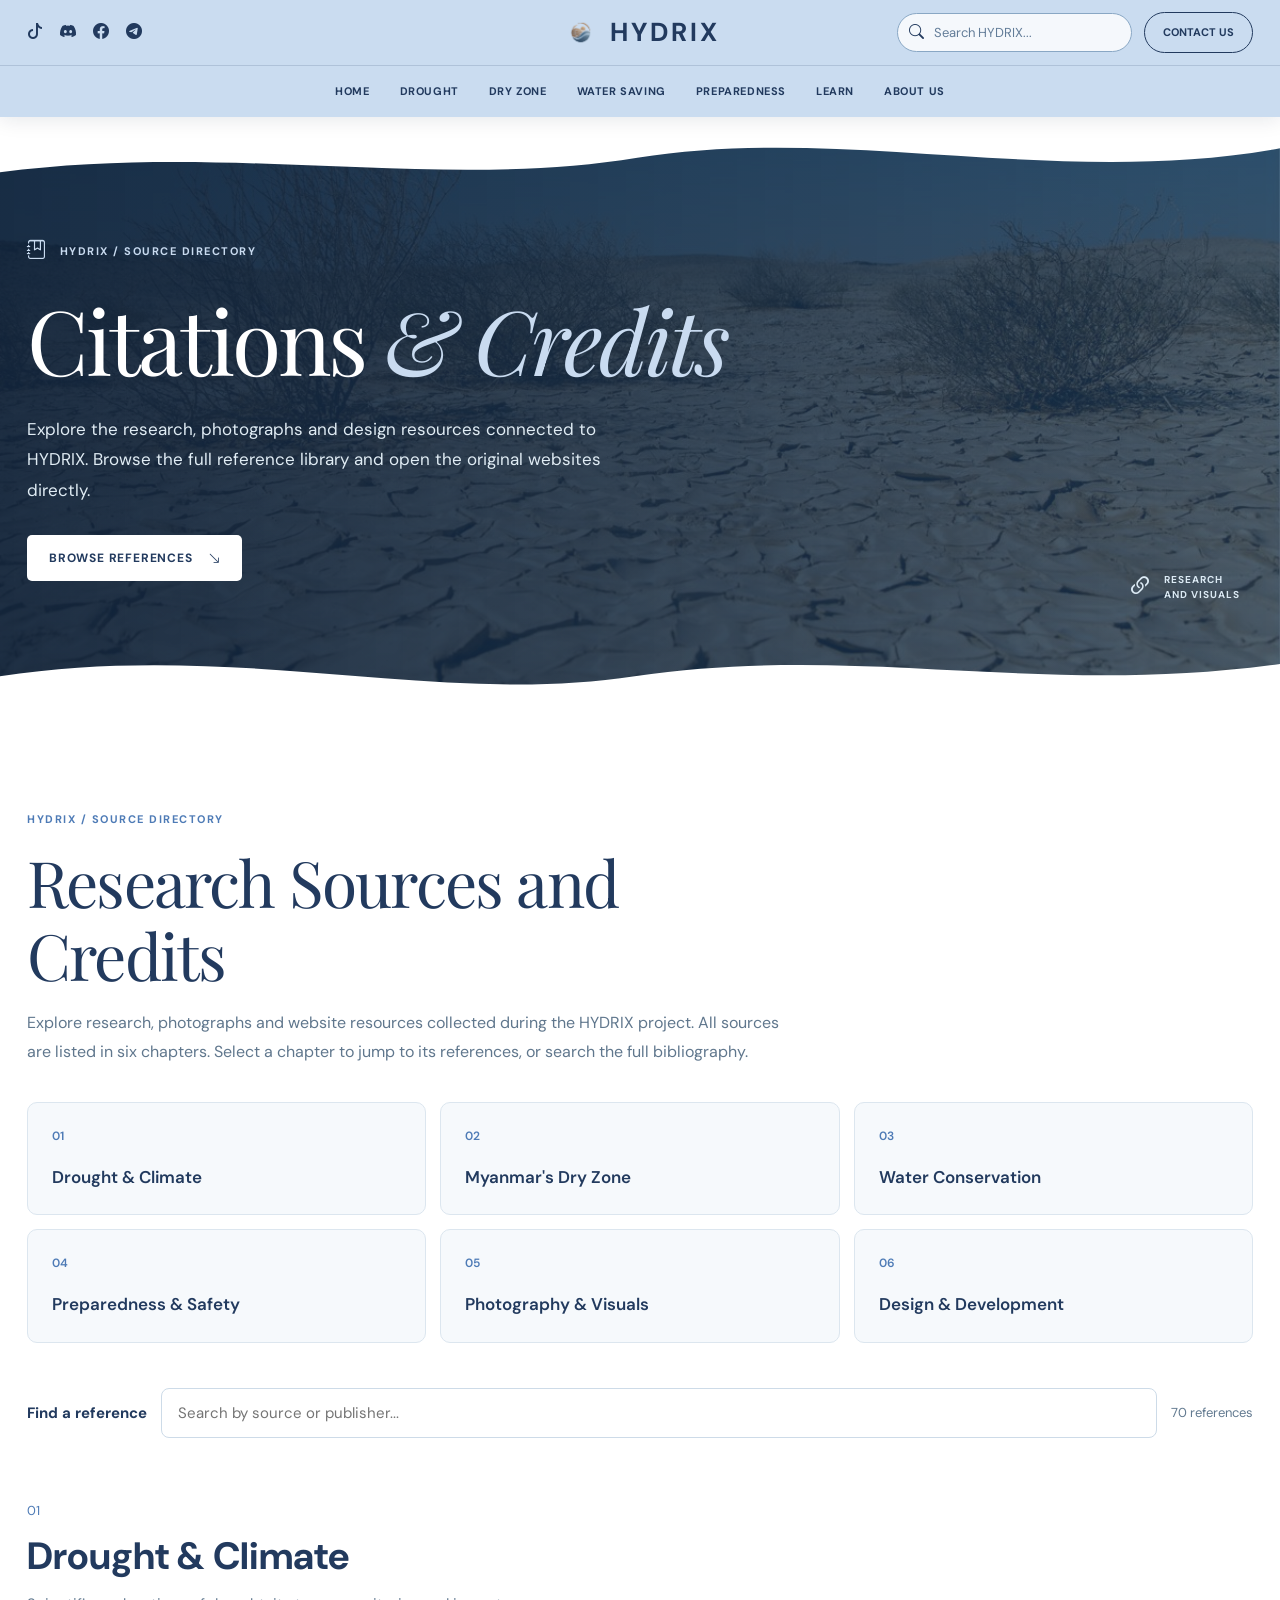
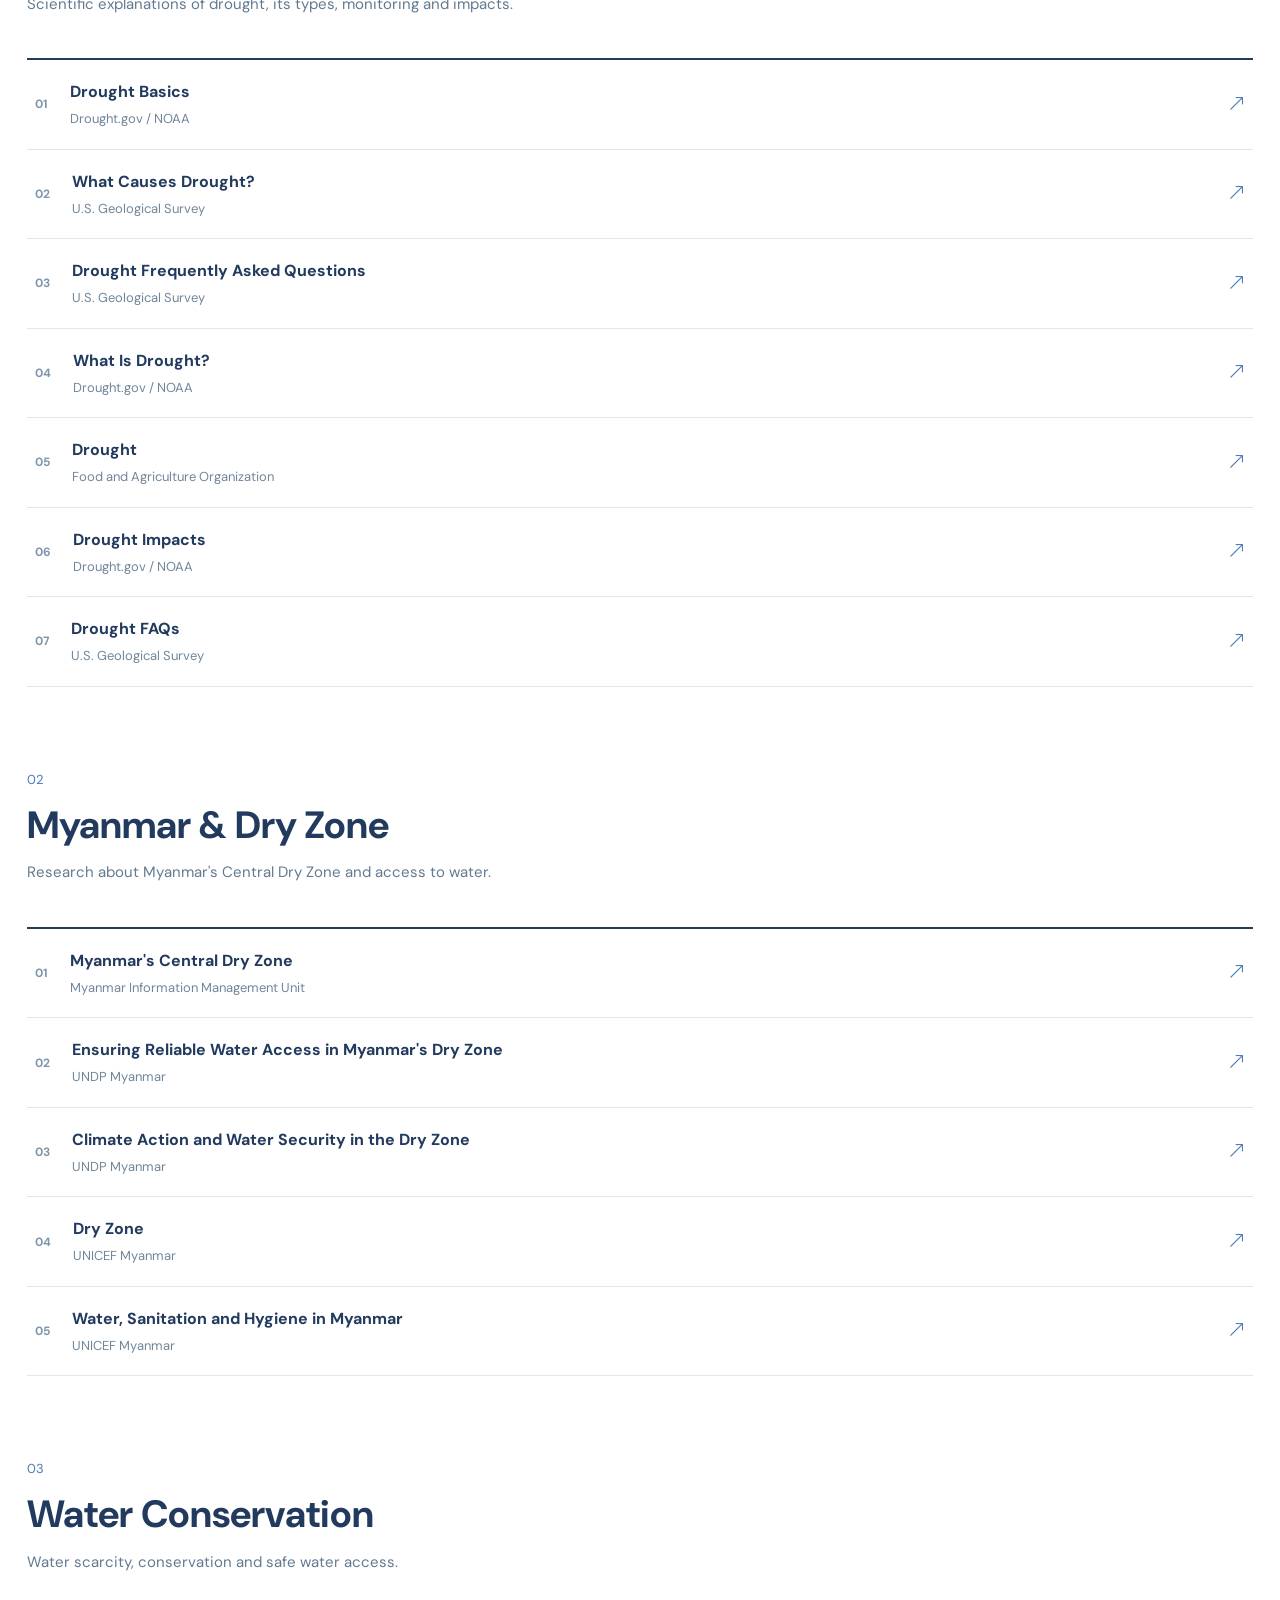
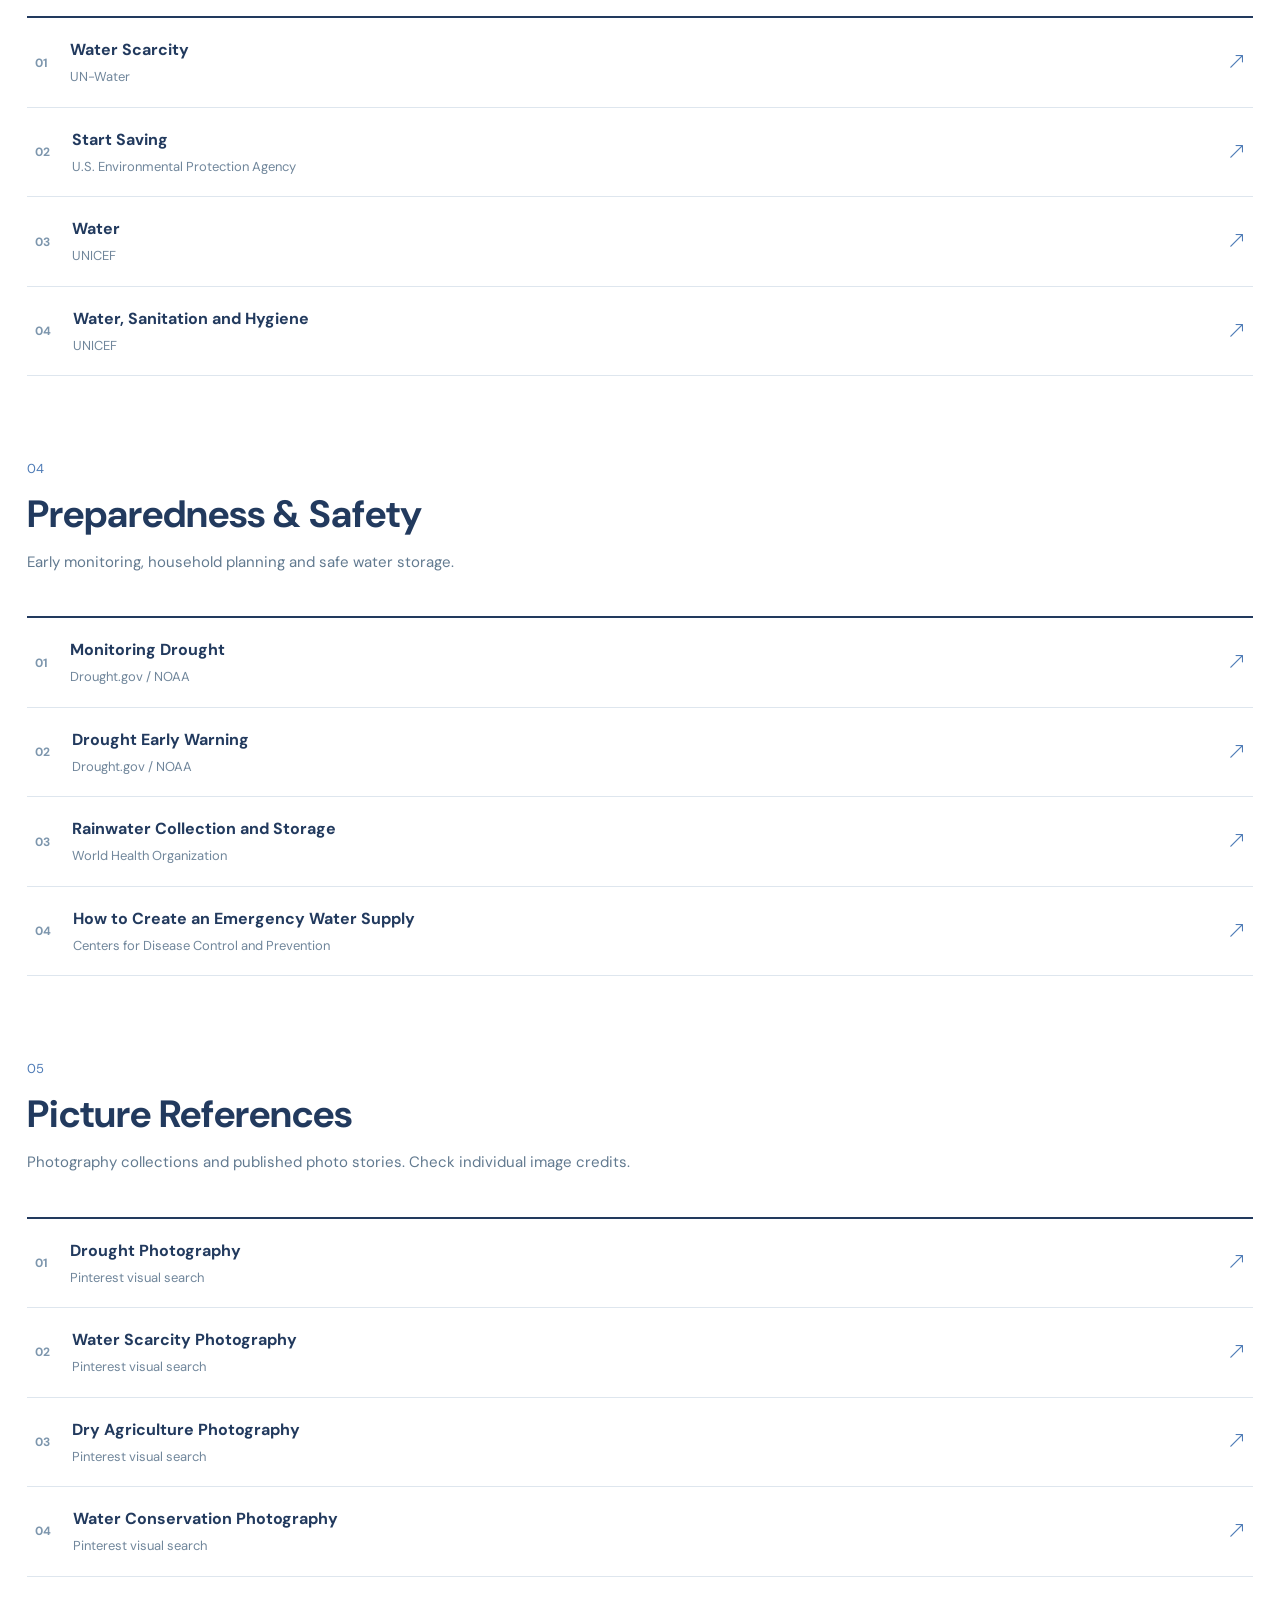
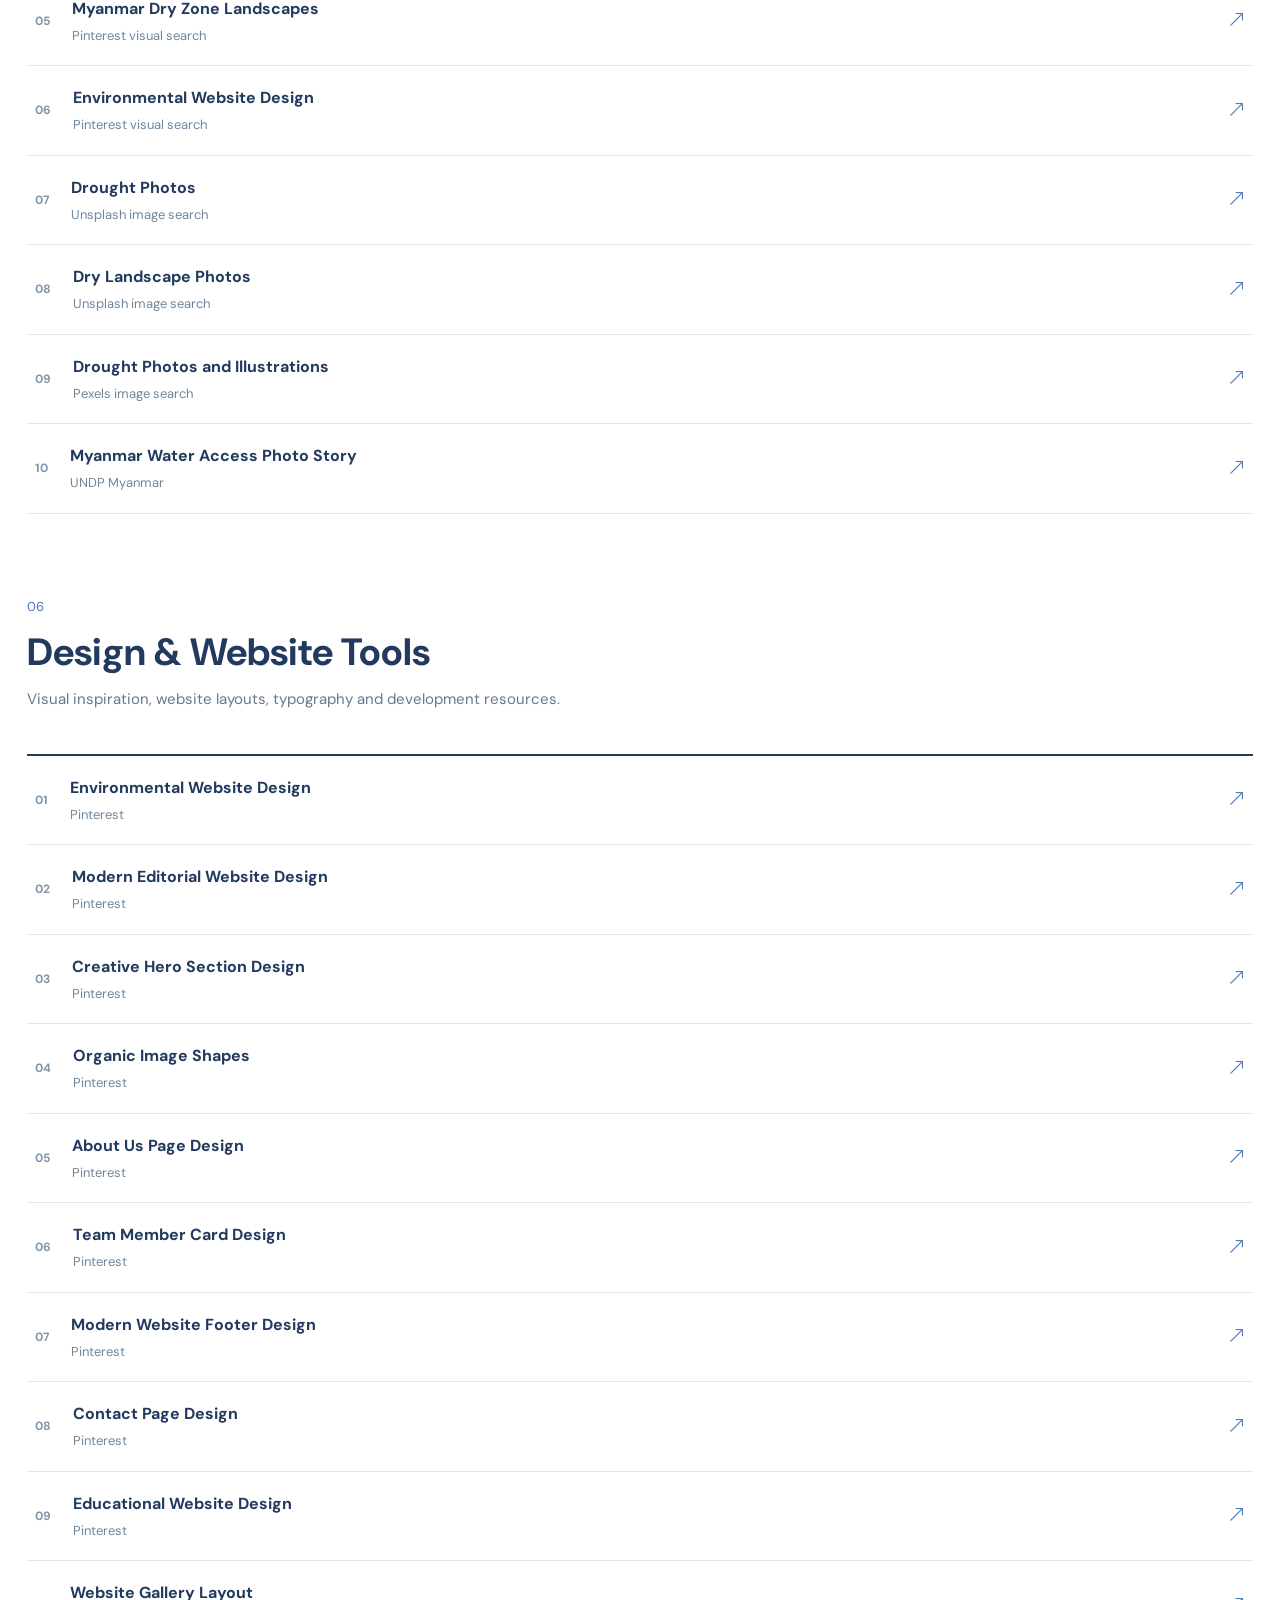
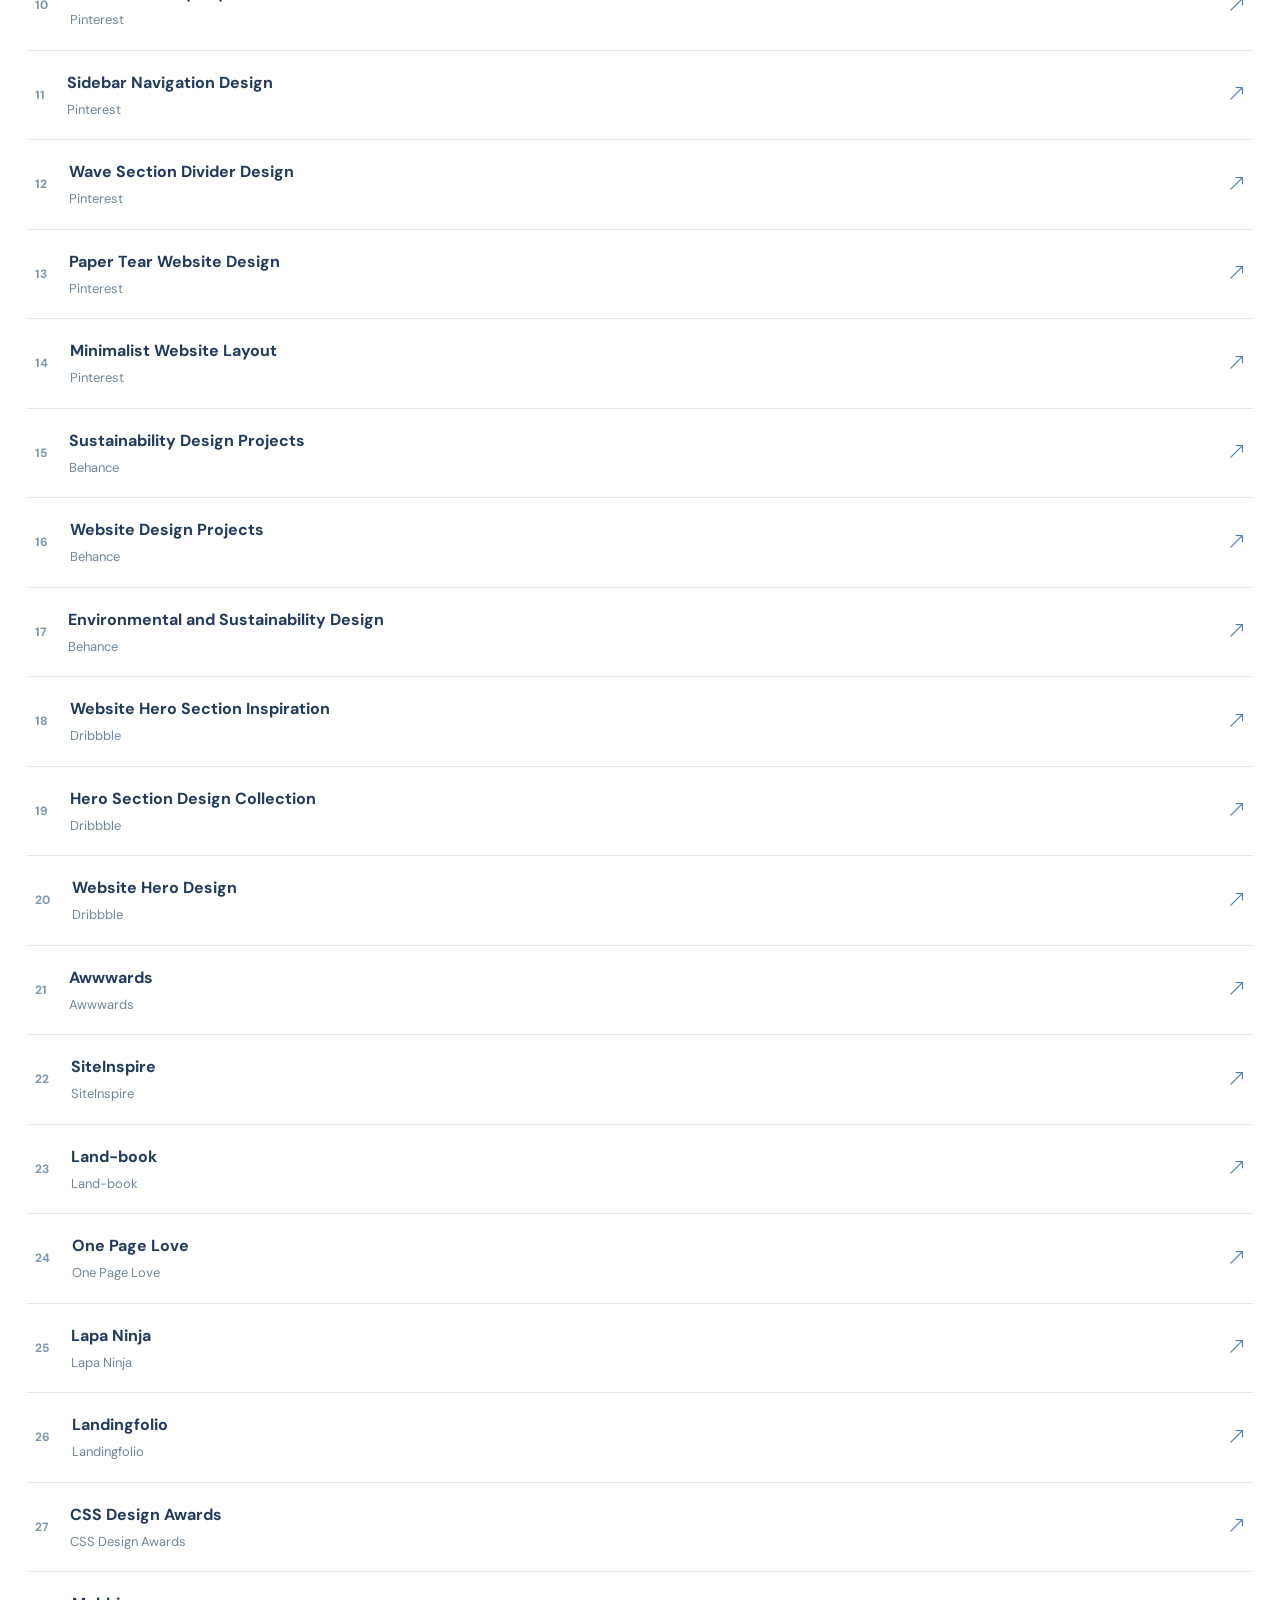
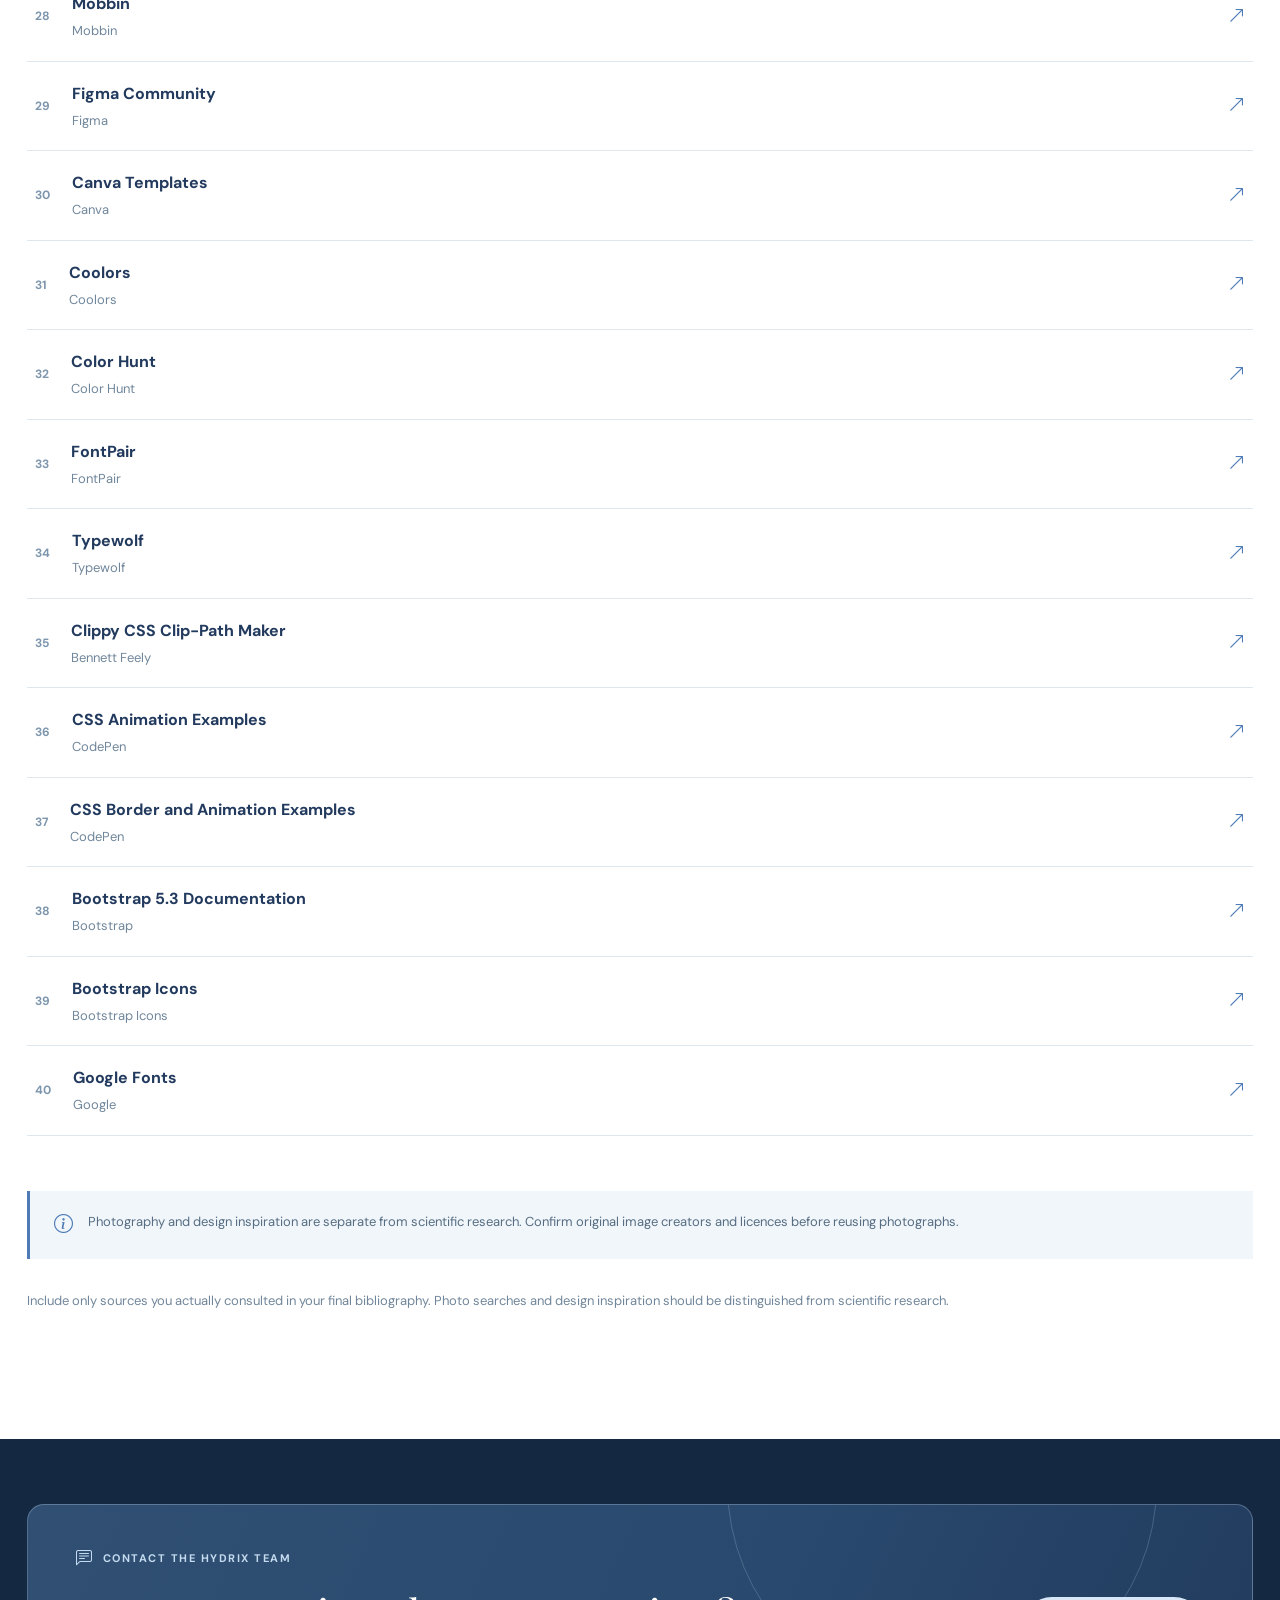
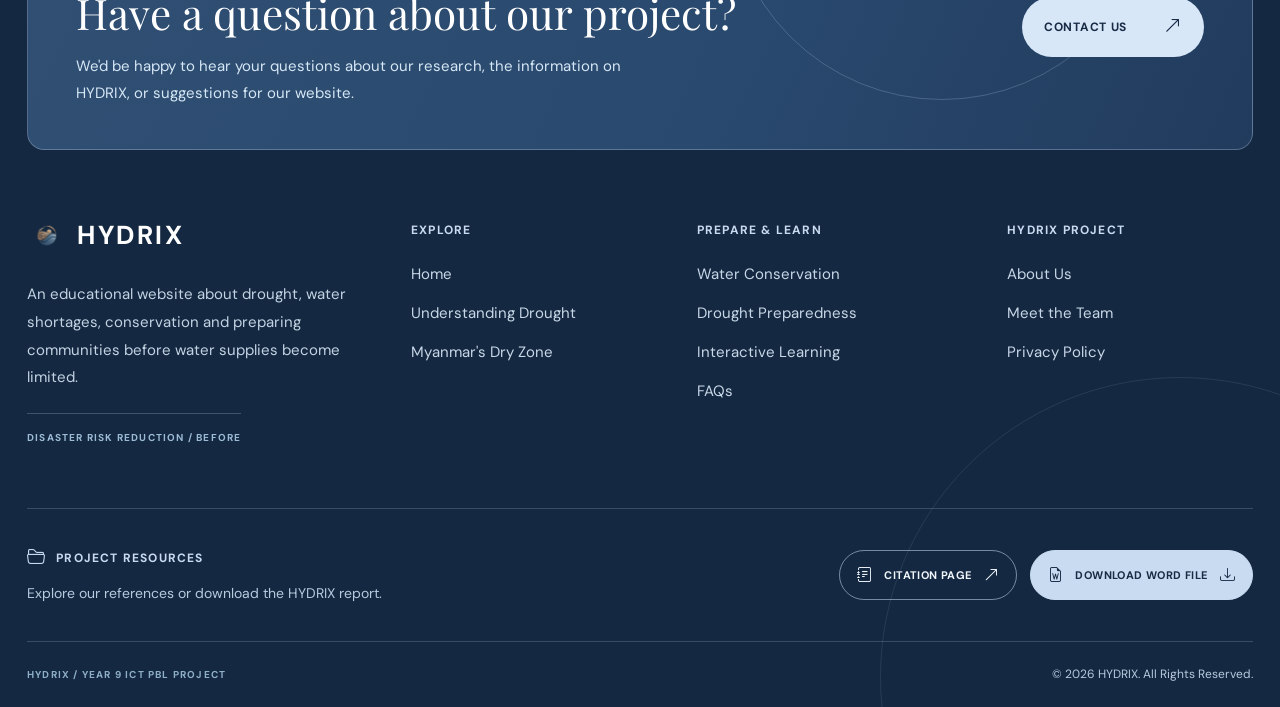
==== commit 4d9b29a0: "Add files via upload" ====
--- a/citations.html
+++ b/citations.html
@@ -133,10 +133,10 @@
 
         <div class="cit-intro">
           <span class="cit-overline">HYDRIX / SOURCE DIRECTORY</span>
-          <h2>Research library and source credits</h2>
+          <h2>Research Sources and Credits</h2>
           <p>
             Explore research, photographs and website resources
-            collected during the HYDRIX project. Use the chapter index to jump to a section or search the complete source library.
+            collected during the HYDRIX project. All sources are listed in six chapters. Select a chapter to jump to its references, or search the full bibliography.
           </p>
         </div>
 
@@ -158,8 +158,6 @@
           <i class="bi bi-info-circle"></i>
           <p>Photography and design inspiration are separate from scientific research. Confirm original image creators and licences before reusing photographs.</p>
         </div>
-
-        
 
         <p class="cit-directory-foot">
           Include only sources you actually consulted in your final
@@ -269,9 +267,6 @@
 <script src="search.js"></script>
 <script>
   "use strict";
-
-  
-  
 
   const library = {
     drought: [
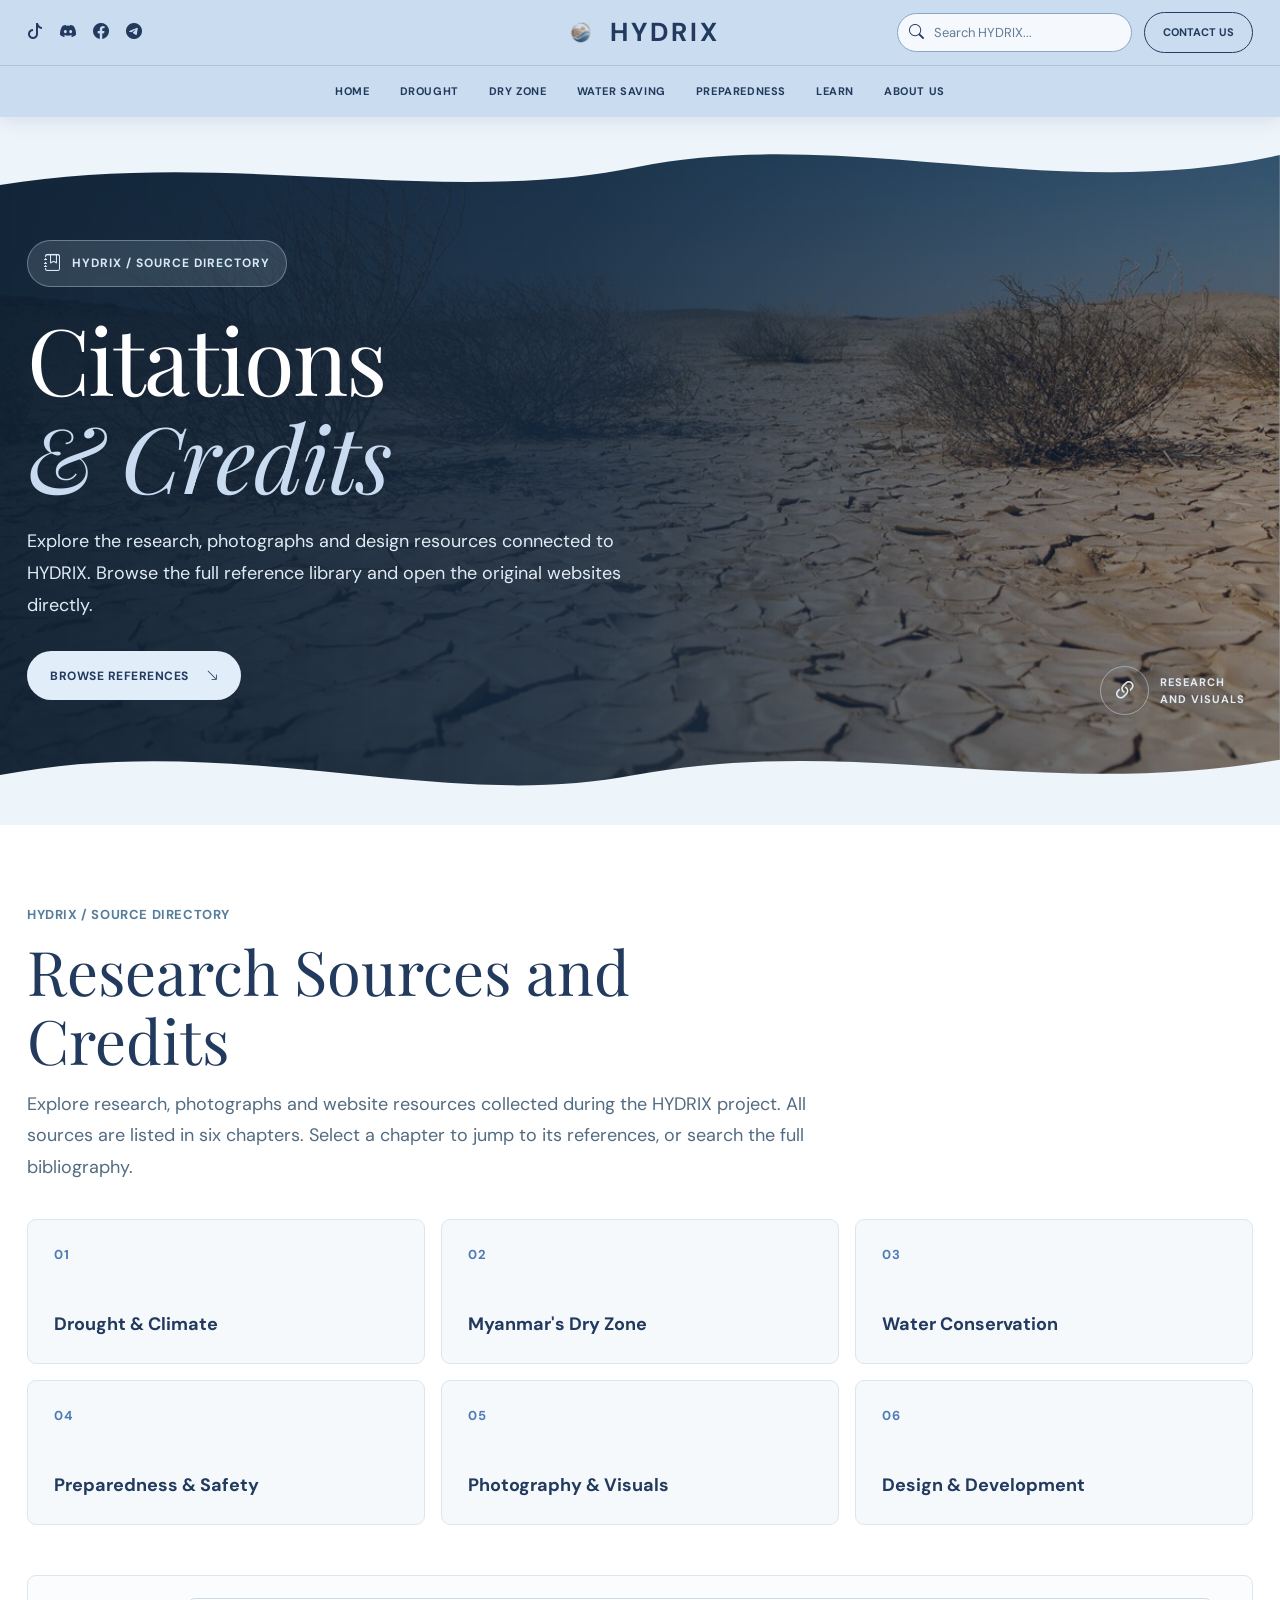
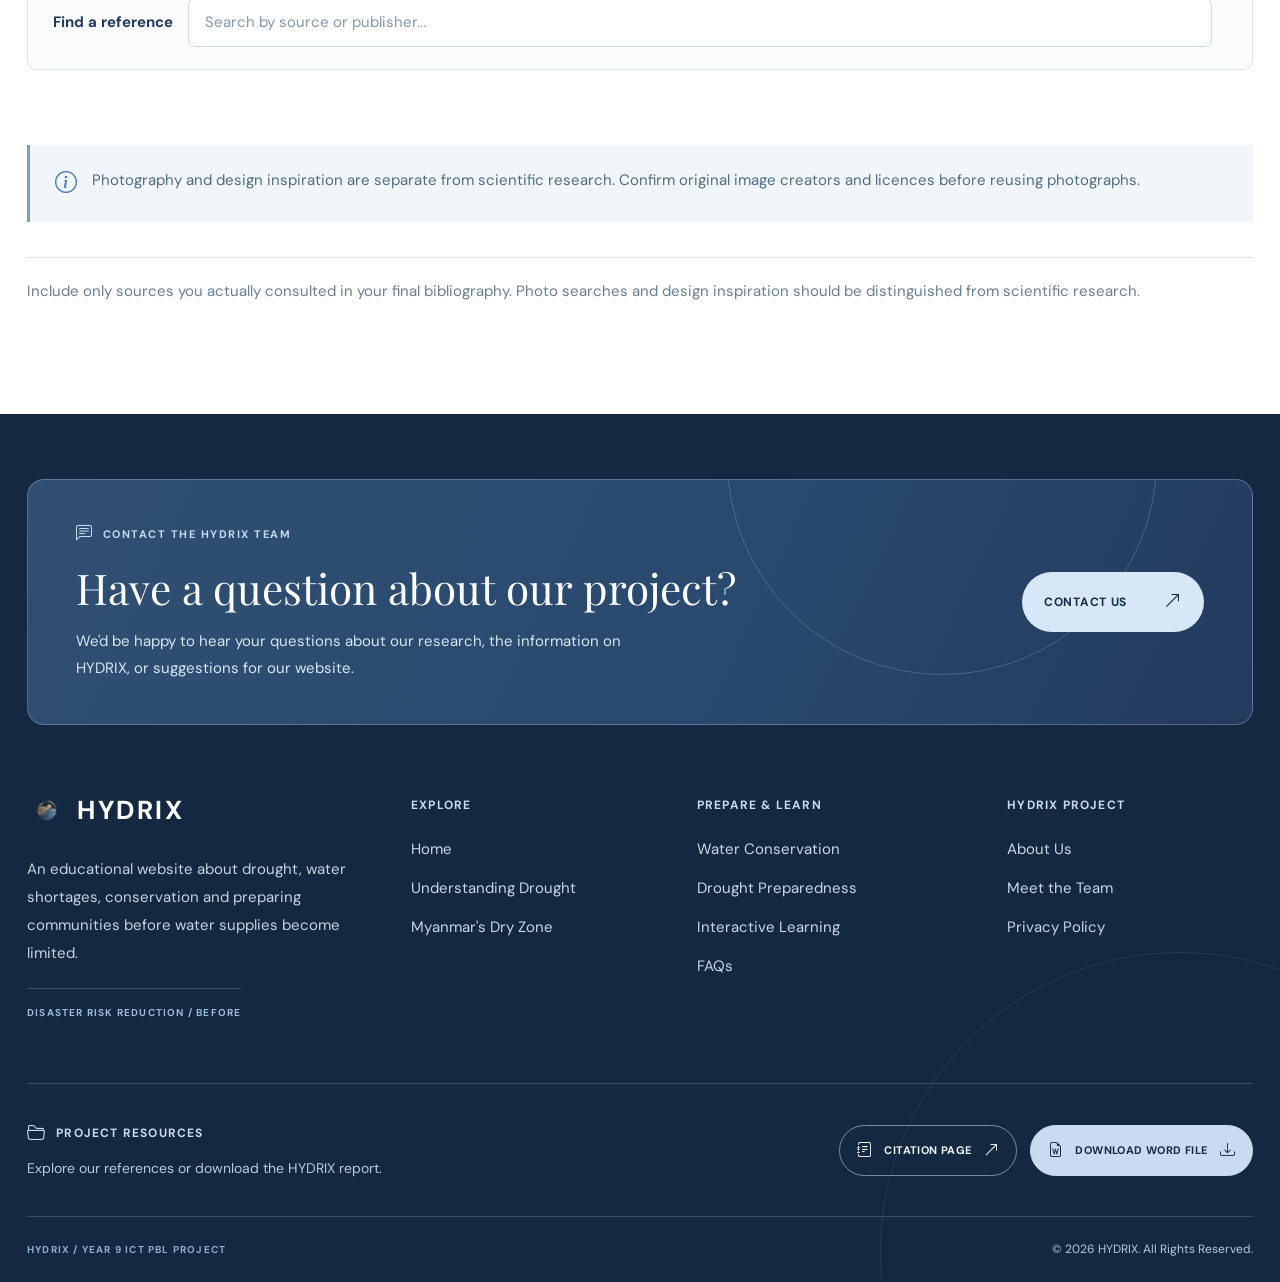
==== commit 039314a0: "Refactor reference library rendering with category filter" ====
--- a/citations.html
+++ b/citations.html
@@ -446,66 +446,92 @@
     design: "Visual inspiration, website layouts, typography and development resources."
   };
 
-  const list = document.getElementById("citSourceList");
-  const search = document.getElementById("citSearch");
-  const status = document.getElementById("citStatus");
-  const chapterOrder = ["drought", "myanmar", "water", "preparedness", "pictures", "design"];
-  function renderReferenceLibrary() {
-    const query = search.value.trim().toLowerCase();
-    list.replaceChildren();
-    let totalMatches = 0;
-    chapterOrder.forEach((category, chapterIndex) => {
-      const matches = library[category].filter(([title, publisher]) =>
-        (title + " " + publisher).toLowerCase().includes(query)
-      );
-      if (!matches.length) return;
-      totalMatches += matches.length;
-      const section = document.createElement("section");
-      section.className = "cit-chapter";
-      section.id = "ref-" + category;
-      const heading = document.createElement("div");
-      heading.className = "cit-chapter-heading";
-      const chapterNumber = document.createElement("span");
-      chapterNumber.textContent = String(chapterIndex + 1).padStart(2, "0");
-      const title = document.createElement("h3");
-      title.textContent = categoryLabels[category];
-      const description = document.createElement("p");
-      description.textContent = categoryDescriptions[category];
-      heading.append(chapterNumber, title, description);
-      section.append(heading);
-      matches.forEach(([sourceTitle, publisher, url], index) => {
-        const link = document.createElement("a");
-        link.className = "cit-chapter-source";
-        link.href = url;
-        link.target = "_blank";
-        link.rel = "noopener noreferrer";
-        const sourceNumber = document.createElement("span");
-        sourceNumber.className = "cit-source-number";
-        sourceNumber.textContent = String(index + 1).padStart(2, "0");
-        const content = document.createElement("span");
-        content.className = "cit-source-content";
-        const name = document.createElement("strong");
-        name.textContent = sourceTitle;
-        const sourcePublisher = document.createElement("span");
-        sourcePublisher.textContent = publisher;
-        content.append(name, sourcePublisher);
-        const arrow = document.createElement("i");
-        arrow.className = "bi bi-arrow-up-right";
-        arrow.setAttribute("aria-hidden", "true");
-        link.append(sourceNumber, content, arrow);
-        section.append(link);
-      });
-      list.append(section);
-    });
-    status.textContent = totalMatches + (totalMatches === 1 ? " reference" : " references");
-    if (!totalMatches) {
-      const empty = document.createElement("p");
-      empty.className = "cit-empty";
-      empty.textContent = "No references matched your search.";
-      list.append(empty);
-    }
+
+const list = document.getElementById("citSourceList");
+const search = document.getElementById("citSearch");
+const status = document.getElementById("citStatus");
+const categorySelect = document.getElementById("citCategory");
+
+function renderReferenceLibrary() {
+  const category = categorySelect.value;
+  const query = search.value.trim().toLowerCase();
+
+  const sources = library[category].filter(
+    ([title, publisher]) =>
+      (title + " " + publisher)
+        .toLowerCase()
+        .includes(query)
+  );
+
+  list.replaceChildren();
+
+  status.textContent =
+    sources.length +
+    (sources.length === 1 ? " reference" : " references");
+
+  const section = document.createElement("section");
+  section.className = "cit-chapter";
+
+  const heading = document.createElement("div");
+  heading.className = "cit-chapter-heading";
+
+  const title = document.createElement("h3");
+  title.textContent = categoryLabels[category];
+
+  const description = document.createElement("p");
+  description.textContent = categoryDescriptions[category];
+
+  heading.append(title, description);
+  section.append(heading);
+
+  sources.forEach(([sourceTitle, publisher, url], index) => {
+    const link = document.createElement("a");
+    link.className = "cit-chapter-source";
+    link.href = url;
+    link.target = "_blank";
+    link.rel = "noopener noreferrer";
+
+    const number = document.createElement("span");
+    number.className = "cit-source-number";
+    number.textContent = String(index + 1).padStart(2, "0");
+
+    const content = document.createElement("span");
+    content.className = "cit-source-content";
+
+    const name = document.createElement("strong");
+    name.textContent = sourceTitle;
+
+    const sourcePublisher = document.createElement("span");
+    sourcePublisher.textContent = publisher;
+
+    content.append(name, sourcePublisher);
+
+    const arrow = document.createElement("i");
+    arrow.className = "bi bi-arrow-up-right";
+    arrow.setAttribute("aria-hidden", "true");
+
+    link.append(number, content, arrow);
+    section.append(link);
+  });
+
+  if (sources.length === 0) {
+    const empty = document.createElement("p");
+    empty.className = "cit-empty";
+    empty.textContent = "No matching references found.";
+    section.append(empty);
   }
-  search.addEventListener("input", renderReferenceLibrary);
+
+  list.append(section);
+}
+
+categorySelect.addEventListener("change", () => {
+  search.value = "";
   renderReferenceLibrary();
+});
+
+search.addEventListener("input", renderReferenceLibrary);
+
+renderReferenceLibrary();
+
   </script></body>
 </html>
--- a/citations.css
+++ b/citations.css
@@ -1,8 +1,3 @@
-
-/* ===========================================
-   HYDRIX — CITATIONS & CREDITS
-   Navbar and footer: common.css
-=========================================== */
 
 :root {
   --cit-navy: #223A5E;
@@ -10,6 +5,8 @@
   --cit-ice: #C9DBF0;
   --cit-paper: #EDF4FA;
   --cit-ink: #172B45;
+  --cit-muted: #627A90;
+  --cit-border: #DCE6EF;
 }
 
 html {
@@ -34,7 +31,6 @@
     opacity: 0;
     transform: translateY(7px);
   }
-
   to {
     opacity: 1;
     transform: translateY(0);
@@ -60,300 +56,352 @@
   outline-offset: 4px;
 }
 
-/* HERO SECTION */
-
 .cit-hero {
   position: relative;
   overflow: hidden;
-  background: #223A5E;
+  background: var(--cit-navy);
 }
 
 .cit-hero-image {
   position: relative;
-  min-height: 485px;
+  isolation: isolate;
+  display: flex;
+  align-items: center;
+  min-height: 540px;
   background:
     linear-gradient(
       90deg,
-      rgba(17, 37, 61, .94),
-      rgba(25, 58, 88, .76)
+      rgba(15, 33, 53, .94) 0%,
+      rgba(21, 43, 67, .86) 44%,
+      rgba(23, 45, 71, .40) 100%
     ),
     url("images/droughtg.jpg") center / cover no-repeat;
+  color: #FFFFFF;
+}
+
+.cit-hero-image::before {
+  content: "";
+  position: absolute;
+  z-index: -1;
+  inset: 0;
+  background: radial-gradient(
+    ellipse at 80% 58%,
+    transparent 0%,
+    rgba(13, 31, 48, .34) 90%
+  );
 }
 
 .cit-wave {
   position: absolute;
   left: 0;
   width: 100%;
-  height: 80px;
+  height: 100px;
   pointer-events: none;
+  fill: var(--cit-paper);
 }
 
 .cit-wave-top {
-  top: 0;
-  fill: #FFFFFF;
+  top: -1px;
 }
 
 .cit-wave-bottom {
   bottom: -1px;
-  fill: #FFFFFF;
 }
 
 .cit-hero-inner {
   position: relative;
-  z-index: 2;
-  padding-top: 120px;
-  padding-bottom: 135px;
+  z-index: 1;
+  padding: 123px 12px 125px;
 }
 
 .cit-hero-kicker {
   display: inline-flex;
   align-items: center;
-  gap: 12px;
-  color: #C9DBF0;
-  font-size: 11px;
-  font-weight: 700;
-  letter-spacing: 1.5px;
+  gap: 10px;
+  margin-bottom: 22px;
+  padding: 10px 16px;
+  border: 1px solid rgba(219, 233, 248, .35);
+  border-radius: 50px;
+  background: rgba(211, 230, 249, .14);
+  color: #D7E8F7;
+  font-size: 12px;
+  font-weight: 700;
+  letter-spacing: 1px;
 }
 
 .cit-hero-kicker i {
-  font-size: 19px;
+  font-size: 17px;
 }
 
 .cit-hero h1 {
-  max-width: 850px;
-  margin: 25px 0;
+  max-width: 800px;
+  margin: 0 0 21px;
   color: #FFFFFF;
-  font-size: clamp(58px, 7vw, 100px);
-  line-height: 1.1;
-  letter-spacing: -3px;
+  font-size: clamp(60px, 7.2vw, 104px);
+  line-height: 1.06;
+  letter-spacing: -2px;
 }
 
 .cit-hero h1 em {
-  color: #C9DBF0;
+  display: block;
+  color: var(--cit-ice);
   font-weight: 400;
 }
 
-.cit-hero-inner > p {
-  max-width: 620px;
-  margin-bottom: 30px;
-  color: #E0ECF4;
-  font-size: 17px;
-  line-height: 1.8;
+.cit-hero p {
+  max-width: 630px;
+  margin: 0 0 30px;
+  color: #E1EBF5;
+  font-size: 18px;
+  line-height: 1.78;
 }
 
 .cit-hero-button {
   display: inline-flex;
   align-items: center;
-  gap: 15px;
-  padding: 14px 22px;
-  border-radius: 5px;
+  gap: 17px;
+  min-height: 49px;
+  padding: 14px 23px;
+  border-radius: 30px;
+  background: #E1EDF8;
+  color: var(--cit-navy);
+  font-size: 12px;
+  font-weight: 700;
+  letter-spacing: .5px;
+  transition: background .25s, transform .25s;
+}
+
+.cit-hero-button:hover {
+  color: var(--cit-navy);
   background: #FFFFFF;
-  color: #223A5E;
-  font-size: 12px;
-  font-weight: 700;
-  letter-spacing: .8px;
-  transition: background .25s, transform .25s;
-}
-
-.cit-hero-button:hover {
-  background: #C9DBF0;
-  color: #223A5E;
   transform: translateY(-3px);
 }
 
 .cit-hero-corner {
   position: absolute;
-  right: 25px;
+  right: 20px;
   bottom: 110px;
   display: flex;
   align-items: center;
-  gap: 10px;
-  color: #DCEAF4;
-  font-size: 10px;
+  gap: 11px;
+  color: #DFECF8;
+  font-size: 11px;
   font-weight: 700;
   letter-spacing: 1px;
+  line-height: 1.5;
 }
 
 .cit-hero-corner i {
-  font-size: 26px;
-}
-
-/* REFERENCE DIRECTORY */
+  display: grid;
+  place-items: center;
+  width: 49px;
+  height: 49px;
+  border: 1px solid rgba(224, 239, 255, .45);
+  border-radius: 50%;
+  font-size: 25px;
+}
 
 .cit-directory {
-  padding: 95px 0 110px;
+  padding: 80px 0 110px;
   background: #FFFFFF;
 }
 
 .cit-intro {
-  max-width: 760px;
-  margin-bottom: 35px;
+  max-width: 810px;
+  margin-bottom: 36px;
 }
 
 .cit-overline {
   display: block;
-  color: #4E7BB6;
-  font-size: 11px;
-  font-weight: 700;
-  letter-spacing: 1.5px;
+  color: #557E9D;
+  font-size: 13px;
+  font-weight: 700;
+  letter-spacing: .6px;
 }
 
 .cit-intro h2 {
-  margin: 17px 0;
-  color: #223A5E;
-  font-size: clamp(40px, 5vw, 66px);
-  line-height: 1.15;
-  letter-spacing: -1.8px;
+  margin: 12px 0 14px;
+  color: var(--cit-navy);
+  font-size: clamp(42px, 4.8vw, 62px);
+  line-height: 1.12;
 }
 
 .cit-intro p {
-  color: #60778D;
-  font-size: 16px;
-  line-height: 1.8;
-}
-
-/* OLD CATEGORY BUTTONS */
-
-.cit-categories {
-  display: flex;
+  margin: 0;
+  color: #526B80;
+  font-size: 18px;
+  line-height: 1.75;
+}
+
+.cit-chapter-index {
+  display: grid;
+  grid-template-columns: repeat(3, minmax(0, 1fr));
+  gap: 16px;
+  margin: 36px 0 50px;
+}
+
+.cit-chapter-index a {
+  display: flex;
+  flex-direction: column;
+  justify-content: space-between;
+  gap: 22px;
+  min-height: 145px;
+  padding: 26px;
+  border: 1px solid var(--cit-border);
+  border-radius: 9px;
+  background: #F6F9FC;
+  color: var(--cit-navy);
+  font-family: "DM Sans", sans-serif;
+  font-size: 18px;
+  font-weight: 700;
+  line-height: 1.4;
+  transition:
+    background .25s,
+    border-color .25s,
+    transform .25s,
+    box-shadow .25s;
+}
+
+.cit-chapter-index a:hover {
+  background: #EAF2F9;
+  border-color: #A8C4DB;
+  color: var(--cit-navy);
+  transform: translateY(-4px);
+  box-shadow: 0 12px 28px rgba(34, 58, 94, .08);
+}
+
+.cit-chapter-index a span {
+  color: var(--cit-blue);
+  font-size: 13px;
+  font-weight: 700;
+  letter-spacing: 1px;
+}
+
+.cit-chapter-index a:focus-visible {
+  outline: 3px solid var(--cit-blue);
+  outline-offset: 3px;
+}
+
+.cit-chapter-search {
+  display: flex;
+  align-items: center;
   flex-wrap: wrap;
-  gap: 11px;
-  margin: 35px 0 50px;
-}
-
-.cit-category {
-  display: inline-flex;
-  align-items: center;
-  gap: 12px;
-  padding: 12px 17px;
-  border: 1px solid #D8E3EE;
-  border-radius: 5px;
+  gap: 15px;
+  margin-bottom: 40px;
+  padding: 22px 25px;
+  border: 1px solid var(--cit-border);
+  border-radius: 9px;
+  background: #FAFCFE;
+}
+
+.cit-chapter-search label {
+  color: var(--cit-navy);
+  font-size: 15px;
+  font-weight: 700;
+}
+
+.cit-chapter-search input {
+  flex: 1;
+  min-width: 220px;
+  min-height: 48px;
+  padding: 12px 16px;
+  border: 1px solid #CDDBE8;
+  border-radius: 7px;
   background: #FFFFFF;
-  color: #425D78;
+  color: var(--cit-navy);
   font-family: "DM Sans", sans-serif;
+  font-size: 15px;
+  transition:
+    border-color .2s,
+    box-shadow .2s;
+}
+
+.cit-chapter-search input::placeholder {
+  color: #8398AA;
+}
+
+.cit-chapter-search input:focus {
+  border-color: var(--cit-blue);
+  box-shadow: 0 0 0 3px rgba(78, 123, 182, .10);
+  outline: none;
+}
+
+.cit-chapter-search #citStatus {
+  color: var(--cit-muted);
   font-size: 13px;
   font-weight: 600;
-  cursor: pointer;
-  transition: all .2s;
-}
-
-.cit-category span {
-  color: #7B93A9;
-  font-size: 11px;
-}
-
-.cit-category:hover {
-  border-color: #7EA2C4;
-  background: #F4F8FB;
-}
-
-.cit-category.active {
-  border-color: #223A5E;
-  background: #223A5E;
-  color: #FFFFFF;
-}
-
-.cit-category.active span {
-  color: #C9DBF0;
-}
-
-/* RESULTS HEADER */
-
-.cit-results-head {
-  display: flex;
-  align-items: flex-end;
-  justify-content: space-between;
-  flex-wrap: wrap;
-  gap: 25px;
-  margin-bottom: 25px;
-}
-
-.cit-results-head h3 {
-  margin: 12px 0 8px;
-  color: #223A5E;
-  font-size: clamp(28px, 3vw, 42px);
-  font-weight: 600;
-}
-
-.cit-results-head p {
+  white-space: nowrap;
+}
+
+.cit-chapters {
+  display: flex;
+  flex-direction: column;
+  gap: 30px;
+}
+
+.cit-chapter {
+  margin-bottom: 35px;
+  scroll-margin-top: 145px;
+}
+
+.cit-chapter-heading {
+  padding: 25px 0;
+  border-bottom: 2px solid var(--cit-navy);
+}
+
+.cit-chapter-heading > span {
+  display: inline-block;
+  margin-bottom: 8px;
+  color: var(--cit-blue);
+  font-size: 13px;
+  font-weight: 700;
+  letter-spacing: 1px;
+}
+
+.cit-chapter-heading h3 {
+  margin: 8px 0 12px;
+  color: var(--cit-navy);
+  font-family: "DM Sans", sans-serif;
+  font-size: clamp(26px, 3vw, 40px);
+  font-weight: 700;
+  letter-spacing: -.8px;
+  line-height: 1.2;
+}
+
+.cit-chapter-heading p {
+  max-width: 770px;
   margin: 0;
-  color: #61778C;
-  font-size: 14px;
-}
-
-.cit-search {
+  color: var(--cit-muted);
+  font-size: 16px;
+  line-height: 1.75;
+}
+
+.cit-chapter-source {
   display: flex;
   align-items: center;
-  gap: 12px;
-  min-width: 260px;
-  padding: 12px 16px;
-  border: 1px solid #D7E3EC;
-  border-radius: 5px;
-  color: #7692A9;
-}
-
-.cit-search input {
-  width: 100%;
-  min-width: 0;
-  border: 0;
-  outline: none;
-  background: transparent;
-  color: #223A5E;
-  font-family: "DM Sans", sans-serif;
+  gap: 22px;
+  min-height: 90px;
+  padding: 20px 10px;
+  border-bottom: 1px solid #DEE6EE;
+  color: var(--cit-navy);
+  transition:
+    background .2s,
+    padding .2s;
+}
+
+.cit-chapter-source:hover {
+  padding-left: 18px;
+  background: #F6F9FC;
+  color: var(--cit-navy);
+}
+
+.cit-source-number {
+  align-self: flex-start;
+  flex-shrink: 0;
+  min-width: 25px;
+  padding-top: 5px;
+  color: #7896AB;
   font-size: 13px;
-}
-
-.cit-search input::placeholder {
-  color: #8399AA;
-}
-
-/* SOURCE LIST */
-
-.cit-list-status {
-  display: flex;
-  align-items: center;
-  justify-content: space-between;
-  flex-wrap: wrap;
-  gap: 12px;
-  padding: 15px 0;
-  border-top: 1px solid #D8E3ED;
-  border-bottom: 1px solid #D8E3ED;
-  color: #688198;
-  font-size: 11px;
-  font-weight: 700;
-  letter-spacing: .7px;
-}
-
-.cit-list-status > span:last-child {
-  display: flex;
-  align-items: center;
-  gap: 8px;
-}
-
-.cit-source-list {
-  margin-top: 10px;
-}
-
-.cit-source {
-  display: flex;
-  align-items: center;
-  gap: 23px;
-  padding: 23px 8px;
-  border-bottom: 1px solid #E0E8EF;
-  color: #223A5E;
-  transition: background .2s, padding .2s;
-}
-
-.cit-source:hover {
-  padding-left: 16px;
-  background: #F7FAFC;
-  color: #223A5E;
-}
-
-.cit-source-number {
-  flex-shrink: 0;
-  color: #7D96AD;
-  font-size: 12px;
   font-weight: 700;
 }
 
@@ -361,312 +409,209 @@
   display: flex;
   flex: 1;
   flex-direction: column;
-  gap: 6px;
+  gap: 7px;
   min-width: 0;
 }
 
 .cit-source-content strong {
-  color: #223A5E;
+  color: #263F59;
+  font-size: 17px;
+  font-weight: 700;
+  line-height: 1.4;
+}
+
+.cit-source-content > span {
+  color: #637E92;
+  font-size: 14px;
+  line-height: 1.5;
+}
+
+.cit-chapter-source > i {
+  flex-shrink: 0;
+  color: var(--cit-blue);
+  font-size: 19px;
+  transition: transform .2s;
+}
+
+.cit-chapter-source:hover > i {
+  transform: translate(3px, -3px);
+}
+
+.cit-empty {
+  padding: 35px 20px;
+  color: var(--cit-muted);
   font-size: 16px;
-  font-weight: 700;
-}
-
-.cit-source-content > span {
-  color: #70869B;
-  font-size: 13px;
-}
-
-.cit-source > i {
-  color: #4E7BB6;
-  font-size: 17px;
-}
-
-.cit-empty {
-  padding: 45px 20px;
-  color: #73889A;
   text-align: center;
 }
-
-.cit-more {
-  display: block;
-  margin: 35px auto;
-  padding: 14px 26px;
-  border: 1px solid #223A5E;
-  border-radius: 4px;
-  background: transparent;
-  color: #223A5E;
-  font-size: 12px;
-  font-weight: 700;
-  letter-spacing: .7px;
-  cursor: pointer;
-  transition: background .2s, color .2s;
-}
-
-.cit-more:hover {
-  background: #223A5E;
-  color: #FFFFFF;
-}
-
-.cit-more[hidden] {
-  display: none;
-}
-
-/* REFERENCE NOTES */
 
 .cit-attribution {
   display: flex;
   align-items: flex-start;
   gap: 15px;
   margin-top: 35px;
-  padding: 20px 24px;
-  border-left: 3px solid #4E7BB6;
-  background: #F1F6FA;
-}
-
-.cit-attribution[hidden] {
-  display: none;
+  padding: 22px 25px;
+  border-left: 3px solid #76A1C1;
+  background: #F0F6FA;
 }
 
 .cit-attribution i {
-  color: #4E7BB6;
-  font-size: 19px;
+  flex-shrink: 0;
+  color: var(--cit-blue);
+  font-size: 22px;
 }
 
 .cit-attribution p {
   margin: 0;
-  color: #566D83;
-  font-size: 13px;
+  color: #506D82;
+  font-size: 15px;
+  line-height: 1.8;
+}
+
+.cit-directory-foot {
+  margin: 35px 0 0;
+  padding-top: 20px;
+  border-top: 1px solid #D8E4ED;
+  color: #697F90;
+  font-size: 15px;
   line-height: 1.75;
 }
-
-.cit-directory-foot {
-  margin-top: 30px;
-  color: #71869A;
-  font-size: 13px;
-  line-height: 1.8;
-}
-
-/* RESPONSIVE STYLES */
 
 @media (max-width: 991px) {
   .cit-hero-image {
-    min-height: 440px;
+    min-height: 485px;
   }
 
   .cit-hero-inner {
-    padding-top: 110px;
-    padding-bottom: 120px;
+    padding: 112px 12px 119px;
   }
 
   .cit-hero-corner {
     display: none;
   }
 
-  .cit-directory {
-    padding: 75px 0 90px;
+  .cit-chapter-index {
+    grid-template-columns: repeat(2, minmax(0, 1fr));
   }
 }
 
 @media (max-width: 767px) {
-  .cit-wave {
-    height: 48px;
-  }
-
-  .cit-hero-inner {
-    padding-top: 100px;
-    padding-bottom: 105px;
-  }
-
-  .cit-hero h1 {
-    font-size: clamp(48px, 9vw, 72px);
-  }
-
-  .cit-hero-inner > p {
-    font-size: 15px;
-  }
-
-  .cit-results-head {
-    align-items: stretch;
-    flex-direction: column;
-  }
-
-  .cit-search {
-    width: 100%;
-  }
-
-  .cit-source {
-    gap: 15px;
-  }
-
-  .cit-source-content strong {
-    font-size: 15px;
-  }
-}
-
-@media (max-width: 480px) {
-  .cit-hero h1 {
-    letter-spacing: -1.5px;
-  }
-
   .cit-directory {
     padding: 60px 0 80px;
   }
 
-  .cit-category {
-    font-size: 12px;
-  }
-
-  .cit-source {
-    padding: 20px 4px;
-  }
-
-  .cit-list-status > span:last-child {
-    font-size: 9px;
-  }
-}
-
-/* ===========================================
-   UPDATED CHAPTER-STYLE REFERENCE LIBRARY
-=========================================== */
-
-.cit-chapter-index {
-  display: grid;
-  grid-template-columns: repeat(3, minmax(0, 1fr));
-  gap: 14px;
-  margin: 35px 0 45px;
-}
-
-.cit-chapter-index a {
-  display: flex;
-  flex-direction: column;
-  gap: 20px;
-  padding: 24px;
-  background: #F6F9FC;
-  border: 1px solid #DCE6EF;
-  border-radius: 10px;
-  color: #223A5E;
-  font-size: 17px;
-  font-weight: 600;
-  transition: background .2s, transform .2s;
-}
-
-.cit-chapter-index a:hover {
-  background: #EAF2F9;
-  color: #223A5E;
-  transform: translateY(-3px);
-}
-
-.cit-chapter-index a span {
-  font-size: 12px;
-  color: #4E7BB6;
-}
-
-.cit-chapter-search {
-  display: flex;
-  flex-wrap: wrap;
-  align-items: center;
-  gap: 14px;
-  margin-bottom: 35px;
-}
-
-.cit-chapter-search label {
-  color: #223A5E;
-  font-size: 15px;
-  font-weight: 700;
-}
-
-.cit-chapter-search input {
-  flex: 1;
-  min-width: 220px;
-  padding: 13px 16px;
-  border: 1px solid #CDDBE8;
-  border-radius: 8px;
-  font-family: "DM Sans", sans-serif;
-  font-size: 15px;
-}
-
-.cit-chapter-search #citStatus {
-  color: #627A90;
-  font-size: 13px;
-}
-
-.cit-chapter {
-  margin-bottom: 55px;
-  scroll-margin-top: 140px;
-}
-
-.cit-chapter-heading {
-  padding: 25px 0;
-  border-bottom: 2px solid #223A5E;
-}
-
-.cit-chapter-heading > span {
-  color: #4E7BB6;
-  font-size: 13px;
-}
-
-.cit-chapter-heading h3 {
-  margin: 12px 0;
-  color: #223A5E;
-  font-family: "DM Sans", sans-serif;
-  font-size: clamp(25px, 3vw, 38px);
-  font-weight: 700;
-}
-
-.cit-chapter-heading p {
-  color: #627A90;
-  font-size: 15px;
-  line-height: 1.7;
-}
-
-.cit-chapter-source {
-  display: flex;
-  align-items: center;
-  gap: 22px;
-  padding: 20px 8px;
-  border-bottom: 1px solid #DEE6EE;
-  color: #223A5E;
-  transition: background .2s, padding .2s;
-}
-
-.cit-chapter-source:hover {
-  padding-left: 16px;
-  background: #F6F9FC;
-  color: #223A5E;
-}
-
-.cit-chapter-source .cit-source-content {
-  flex: 1;
-  display: flex;
-  flex-direction: column;
-  gap: 5px;
-}
-
-.cit-chapter-source strong {
-  font-size: 16px;
-}
-
-.cit-chapter-source > i {
-  color: #4E7BB6;
-  font-size: 17px;
-}
-
-@media (max-width: 800px) {
+  .cit-intro p {
+    font-size: 17px;
+  }
+
   .cit-chapter-index {
-    grid-template-columns: repeat(2, minmax(0, 1fr));
-  }
-}
-
-@media (max-width: 500px) {
+    gap: 12px;
+    margin-bottom: 35px;
+  }
+
+  .cit-chapter-index a {
+    min-height: 125px;
+    padding: 20px;
+    font-size: 16px;
+  }
+
+  .cit-chapter-search {
+    flex-direction: column;
+    align-items: stretch;
+    padding: 20px;
+  }
+
+  .cit-chapter-search input {
+    width: 100%;
+    min-width: 0;
+    flex: auto;
+  }
+
+  .cit-chapter {
+    margin-bottom: 20px;
+  }
+}
+
+@media (max-width: 575px) {
+  .cit-wave {
+    height: 65px;
+  }
+
+  .cit-hero-image {
+    min-height: 460px;
+    background-position: 65% center;
+  }
+
+  .cit-hero-inner {
+    padding: 98px 12px 99px;
+  }
+
+  .cit-hero-kicker {
+    font-size: 11px;
+    letter-spacing: .55px;
+  }
+
+  .cit-hero h1 {
+    font-size: clamp(49px, 10vw, 68px);
+    letter-spacing: -1px;
+  }
+
+  .cit-hero p {
+    font-size: 16px;
+    line-height: 1.7;
+  }
+
+  .cit-hero-button {
+    padding: 13px 17px;
+    font-size: 11px;
+  }
+
+  .cit-intro h2 {
+    font-size: 40px;
+  }
+
   .cit-chapter-index {
     grid-template-columns: 1fr;
   }
 
+  .cit-chapter-index a {
+    min-height: 100px;
+  }
+
+  .cit-chapter-heading h3 {
+    font-size: 29px;
+  }
+
   .cit-chapter-source {
     gap: 12px;
-  }
-
-  .cit-chapter-index a {
-    padding: 20px;
-  }
-}
+    min-height: 85px;
+    padding: 18px 6px;
+  }
+
+  .cit-source-content strong {
+    font-size: 16px;
+  }
+
+  .cit-source-content > span {
+    font-size: 13px;
+  }
+
+  .cit-attribution {
+    padding: 18px;
+  }
+
+  .cit-attribution p {
+    font-size: 14px;
+  }
+}
+
+@media (prefers-reduced-motion: reduce) {
+  html {
+    scroll-behavior: auto;
+  }
+
+  .citations-page main,
+  .citations-page main * {
+    animation: none !important;
+    transition: none !important;
+  }
+}
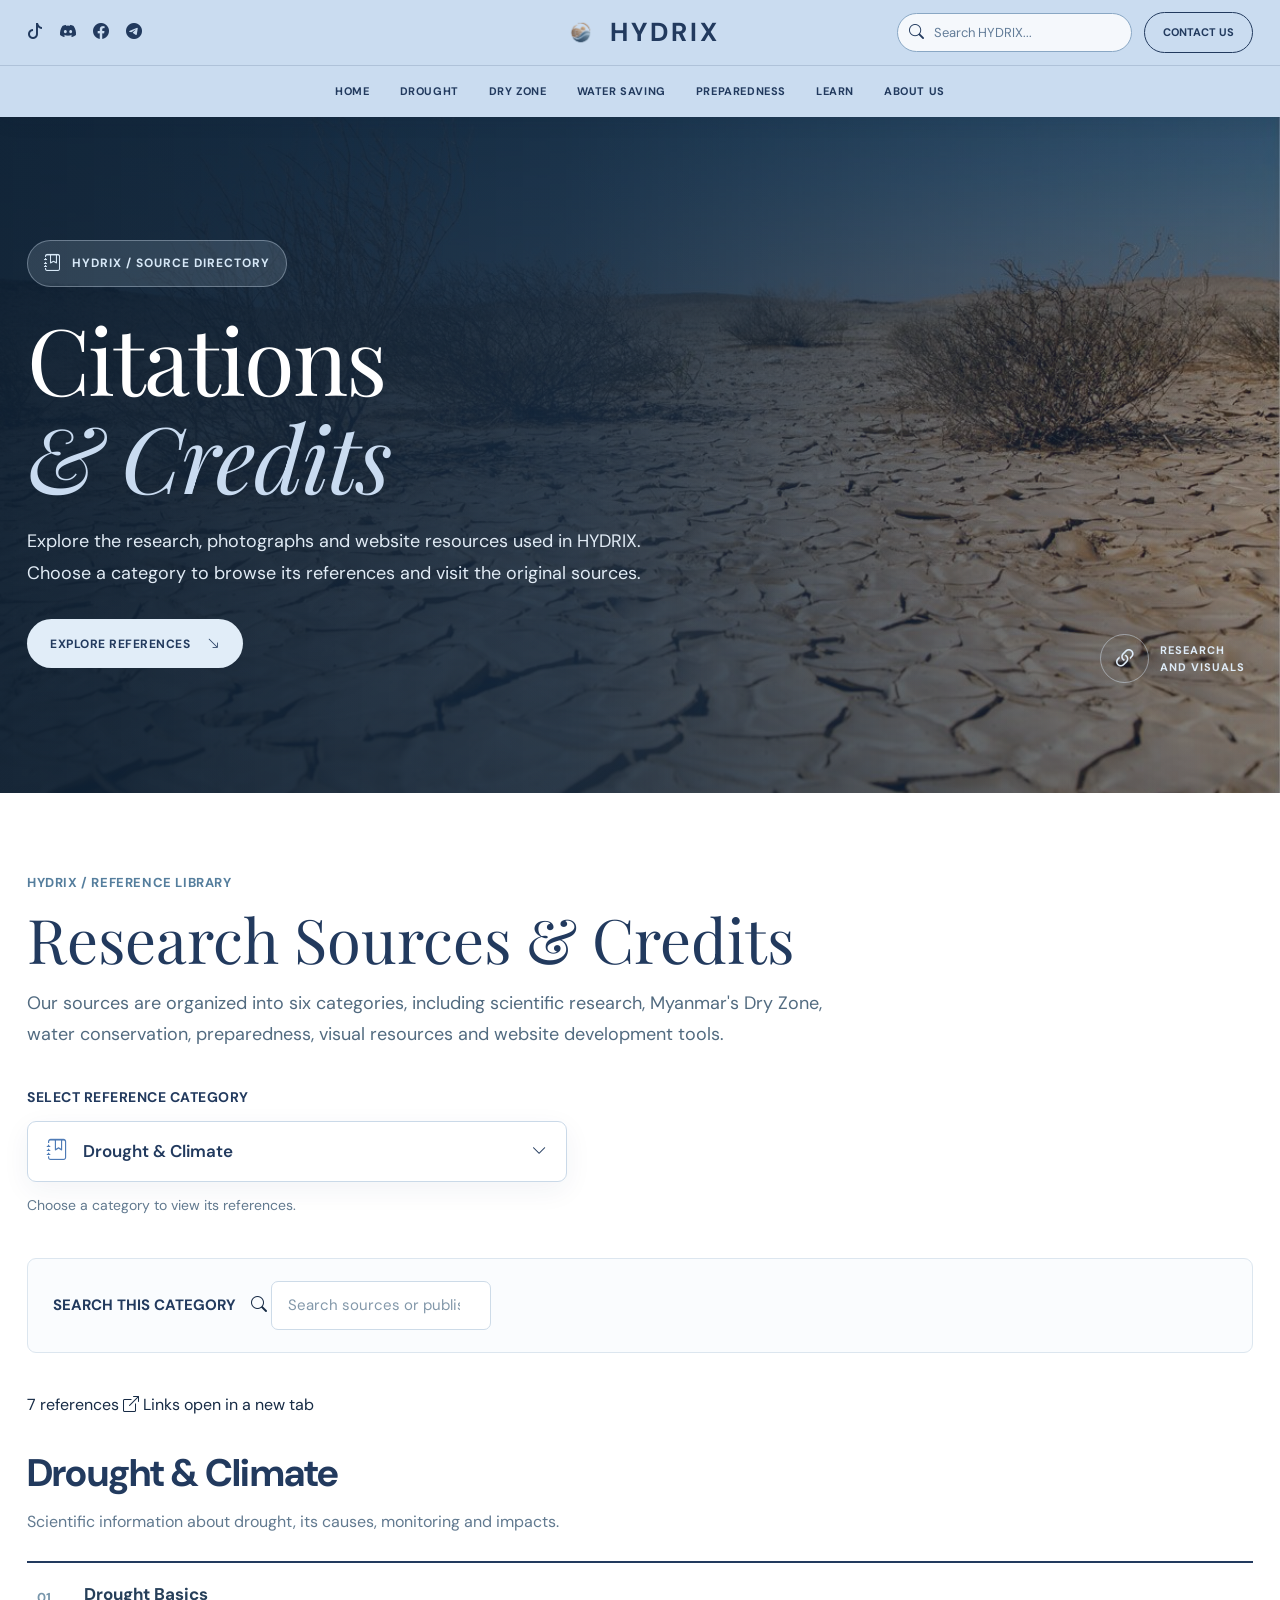
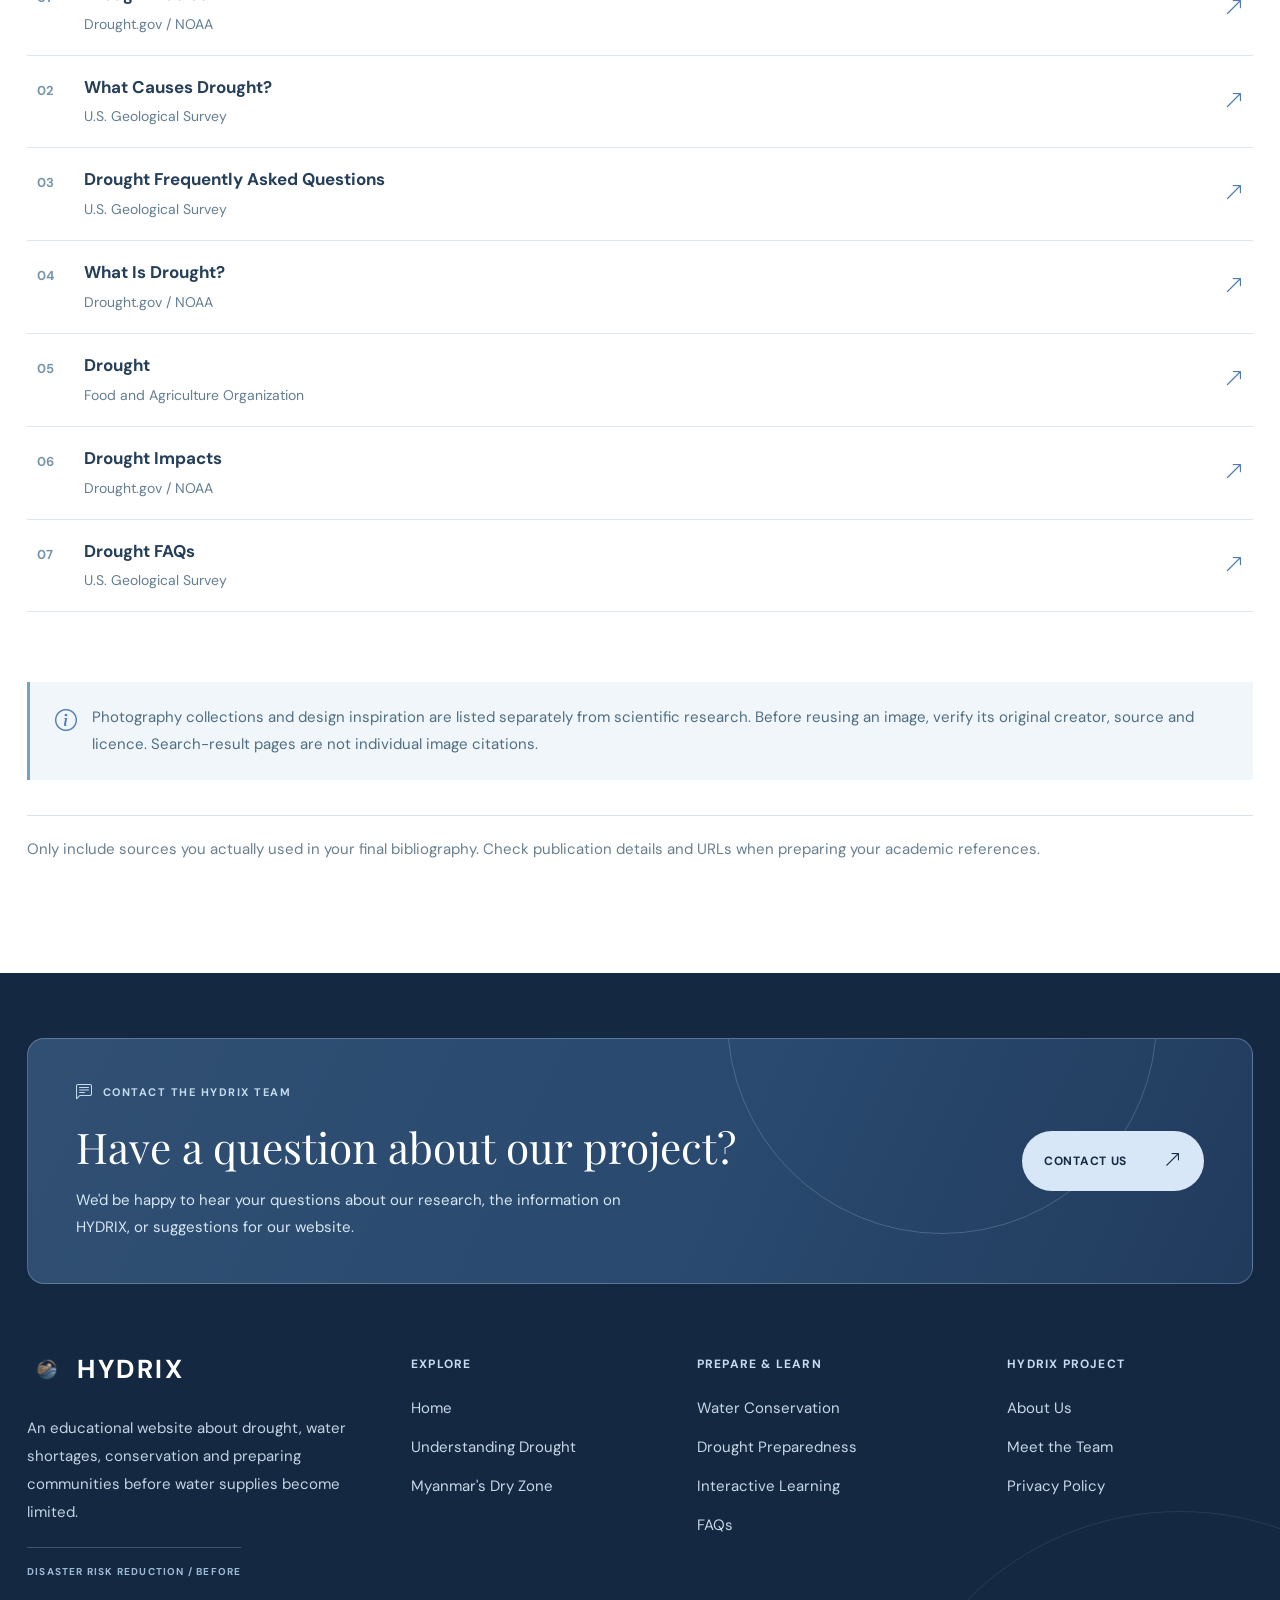
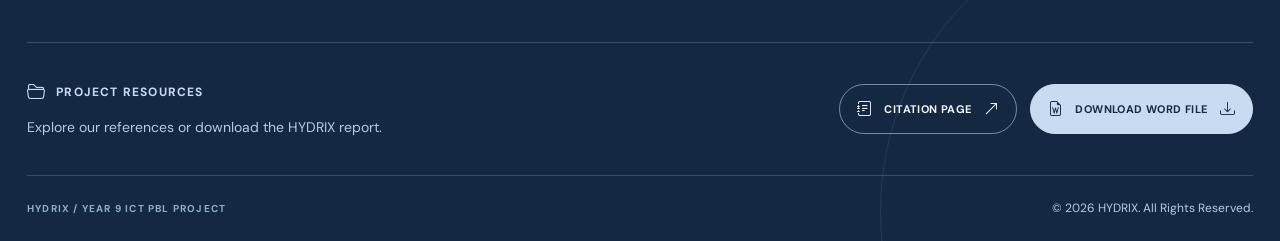
==== commit eda5a375: "Update print statement from 'Hello' to 'Goodbye'" ====
--- a/citations.html
+++ b/citations.html
@@ -1,3 +1,4 @@
+
 <!DOCTYPE html>
 <html lang="en">
 <head>
@@ -5,7 +6,6 @@
   <meta name="viewport" content="width=device-width, initial-scale=1.0">
   <meta name="description" content="HYDRIX research references, photograph resources and website design credits.">
   <title>Citations & Credits | HYDRIX</title>
-
   <link rel="icon" href="images/logo.png" type="image/png">
   <link rel="stylesheet" href="https://cdn.jsdelivr.net/npm/bootstrap@5.3.3/dist/css/bootstrap.min.css">
   <link rel="stylesheet" href="https://cdn.jsdelivr.net/npm/bootstrap-icons@1.11.3/font/bootstrap-icons.min.css">
@@ -13,58 +13,39 @@
   <link rel="stylesheet" href="common.css">
   <link rel="stylesheet" href="citations.css">
 </head>
-
 <body class="citations-page">
-
   <header class="site-header">
     <div class="nav-top">
       <div class="container nav-top-inner">
-
         <div class="social-links">
-          <a target="_blank" rel="noopener noreferrer" href="https://www.tiktok.com/@dreamworld_090?_r=1&amp;_t=ZN-9BPxIyuVe5u" aria-label="TikTok"><i class="bi bi-tiktok"></i></a>
-          <a target="_blank" rel="noopener noreferrer" href="https://discord.com/users/1201566254318759983" aria-label="Discord"><i class="bi bi-discord"></i></a>
-          <a target="_blank" rel="noopener noreferrer" href="https://www.facebook.com/win.lae.may.901302?mibextid=wwXIfr&amp;mibextid=wwXIfr" aria-label="Facebook"><i class="bi bi-facebook"></i></a>
-          <a target="_blank" rel="noopener noreferrer" href="https://t.me/sleep_dreamer1" aria-label="Telegram"><i class="bi bi-telegram"></i></a>
-        </div>
-
+          <a href="https://www.tiktok.com/@dreamworld_090?_r=1&amp;_t=ZN-9BPxIyuVe5u" target="_blank" rel="noopener noreferrer" aria-label="TikTok"><i class="bi bi-tiktok"></i></a>
+          <a href="https://discord.com/users/1201566254318759983" target="_blank" rel="noopener noreferrer" aria-label="Discord"><i class="bi bi-discord"></i></a>
+          <a href="https://www.facebook.com/win.lae.may.901302?mibextid=wwXIfr&amp;mibextid=wwXIfr" target="_blank" rel="noopener noreferrer" aria-label="Facebook"><i class="bi bi-facebook"></i></a>
+          <a href="https://t.me/sleep_dreamer1" target="_blank" rel="noopener noreferrer" aria-label="Telegram"><i class="bi bi-telegram"></i></a>
+        </div>
         <a href="index.html" class="brand">
           <img src="images/logo.png" alt="HYDRIX logo" class="navbar-logo">
           <span>HYDRIX</span>
         </a>
-
         <div class="header-tools">
           <div class="search-wrap" role="search">
             <div class="search-box">
               <i class="bi bi-search"></i>
-              <input type="search" class="search-input"
-                     placeholder="Search HYDRIX..."
-                     aria-label="Search HYDRIX pages"
-                     autocomplete="off">
-              <button type="button" class="search-clear"
-                      aria-label="Clear search">
-                <i class="bi bi-x"></i>
-              </button>
+              <input type="search" class="search-input" placeholder="Search HYDRIX..." aria-label="Search HYDRIX pages" autocomplete="off">
+              <button type="button" class="search-clear" aria-label="Clear search"><i class="bi bi-x"></i></button>
             </div>
             <div class="search-menu"></div>
           </div>
-
           <a href="contact.html" class="contact-btn">CONTACT US</a>
         </div>
       </div>
     </div>
-
     <div class="nav-bottom">
       <nav class="navbar navbar-expand-lg">
         <div class="container">
-          <button class="navbar-toggler mx-auto" type="button"
-                  data-bs-toggle="collapse"
-                  data-bs-target="#mainMenu"
-                  aria-controls="mainMenu"
-                  aria-expanded="false"
-                  aria-label="Toggle navigation">
+          <button class="navbar-toggler mx-auto" type="button" data-bs-toggle="collapse" data-bs-target="#mainMenu" aria-controls="mainMenu" aria-expanded="false" aria-label="Toggle navigation">
             <span class="navbar-toggler-icon"></span>
           </button>
-
           <div class="collapse navbar-collapse" id="mainMenu">
             <ul class="navbar-nav mx-auto">
               <li class="nav-item"><a href="index.html" class="nav-link">HOME</a></li>
@@ -82,136 +63,104 @@
   </header>
 
   <main>
-
     <section class="cit-hero" aria-labelledby="cit-hero-title">
       <div class="cit-hero-image">
-
-        <svg class="cit-wave cit-wave-top"
-             viewBox="0 0 1440 110"
-             preserveAspectRatio="none"
-             aria-hidden="true">
-          <path d="M0 0H1440V43C1190 98 950 10 717 56C494 101 256 35 0 76Z"/>
-        </svg>
-
         <div class="container cit-hero-inner">
           <span class="cit-hero-kicker">
             <i class="bi bi-journal-bookmark"></i>
             HYDRIX / SOURCE DIRECTORY
           </span>
-
-          <h1 id="cit-hero-title">
-            Citations <em>& Credits</em>
-          </h1>
-
-          <p>
-            Explore the research, photographs and design resources
-            connected to HYDRIX. Browse the full reference library and open the original websites directly.
-          </p>
-
+          <h1 id="cit-hero-title">Citations <em>& Credits</em></h1>
+          <p>Explore the research, photographs and website resources used in HYDRIX. Choose a category to browse its references and visit the original sources.</p>
           <a href="#reference-archive" class="cit-hero-button">
-            BROWSE REFERENCES
+            EXPLORE REFERENCES
             <i class="bi bi-arrow-down-right"></i>
           </a>
-
           <div class="cit-hero-corner">
             <i class="bi bi-link-45deg"></i>
             <span>RESEARCH<br>AND VISUALS</span>
           </div>
         </div>
-
-        <svg class="cit-wave cit-wave-bottom"
-             viewBox="0 0 1440 110"
-             preserveAspectRatio="none"
-             aria-hidden="true">
-          <path d="M0 54C263 4 492 96 714 54C968 8 1168 83 1440 37V110H0Z"/>
-        </svg>
       </div>
     </section>
 
     <section class="cit-directory" id="reference-archive">
       <div class="container">
-
         <div class="cit-intro">
-          <span class="cit-overline">HYDRIX / SOURCE DIRECTORY</span>
-          <h2>Research Sources and Credits</h2>
-          <p>
-            Explore research, photographs and website resources
-            collected during the HYDRIX project. All sources are listed in six chapters. Select a chapter to jump to its references, or search the full bibliography.
-          </p>
-        </div>
-
-        <nav class="cit-chapter-index" aria-label="Reference chapters">
-          <a href="#ref-drought"><span>01</span>Drought & Climate</a>
-          <a href="#ref-myanmar"><span>02</span>Myanmar's Dry Zone</a>
-          <a href="#ref-water"><span>03</span>Water Conservation</a>
-          <a href="#ref-preparedness"><span>04</span>Preparedness & Safety</a>
-          <a href="#ref-pictures"><span>05</span>Photography & Visuals</a>
-          <a href="#ref-design"><span>06</span>Design & Development</a>
-        </nav>
-        <div class="cit-chapter-search">
-          <label for="citSearch">Find a reference</label>
-          <input id="citSearch" type="search" placeholder="Search by source or publisher...">
-          <span id="citStatus" aria-live="polite"></span>
-        </div>
-        <div class="cit-chapters" id="citSourceList"></div>
+          <span class="cit-overline">HYDRIX / REFERENCE LIBRARY</span>
+          <h2>Research Sources & Credits</h2>
+          <p>Our sources are organized into six categories, including scientific research, Myanmar's Dry Zone, water conservation, preparedness, visual resources and website development tools.</p>
+        </div>
+
+        <div class="cit-library-layout">
+          <div class="cit-library-controls">
+            <div class="cit-dropdown-container">
+              <label for="citCategory">SELECT REFERENCE CATEGORY</label>
+              <div class="cit-dropdown-wrapper">
+                <i class="bi bi-journal-bookmark" aria-hidden="true"></i>
+                <select id="citCategory" aria-label="Select reference category">
+                  <option value="drought">Drought & Climate</option>
+                  <option value="myanmar">Myanmar & Dry Zone</option>
+                  <option value="water">Water Conservation</option>
+                  <option value="preparedness">Preparedness & Safety</option>
+                  <option value="pictures">Picture References</option>
+                  <option value="design">Design & Website Tools</option>
+                </select>
+                <i class="bi bi-chevron-down" aria-hidden="true"></i>
+              </div>
+              <p>Choose a category to view its references.</p>
+            </div>
+            <div class="cit-chapter-search">
+              <label for="citSearch">SEARCH THIS CATEGORY</label>
+              <div class="cit-search-field">
+                <i class="bi bi-search" aria-hidden="true"></i>
+                <input id="citSearch" type="search" placeholder="Search sources or publishers..." autocomplete="off">
+              </div>
+            </div>
+            <div class="cit-selection-info">
+              <span id="citStatus" aria-live="polite">7 references</span>
+              <span><i class="bi bi-box-arrow-up-right"></i> Links open in a new tab</span>
+            </div>
+          </div>
+          <div class="cit-chapters" id="citSourceList" aria-live="polite"></div>
+        </div>
+
         <div class="cit-attribution">
           <i class="bi bi-info-circle"></i>
-          <p>Photography and design inspiration are separate from scientific research. Confirm original image creators and licences before reusing photographs.</p>
-        </div>
-
-        <p class="cit-directory-foot">
-          Include only sources you actually consulted in your final
-          bibliography. Photo searches and design inspiration
-          should be distinguished from scientific research.
-        </p>
-
+          <p>Photography collections and design inspiration are listed separately from scientific research. Before reusing an image, verify its original creator, source and licence. Search-result pages are not individual image citations.</p>
+        </div>
+        <p class="cit-directory-foot">Only include sources you actually used in your final bibliography. Check publication details and URLs when preparing your academic references.</p>
       </div>
     </section>
   </main>
 
   <footer class="footer-main">
     <div class="container">
-
       <div class="footer-contact">
         <div class="footer-contact-content">
-          <span class="footer-label">
-            <i class="bi bi-chat-left-text"></i>
-            CONTACT THE HYDRIX TEAM
-          </span>
+          <span class="footer-label"><i class="bi bi-chat-left-text"></i> CONTACT THE HYDRIX TEAM</span>
           <h2>Have a question about our project?</h2>
-          <p>
-            We'd be happy to hear your questions about our research,
-            the information on HYDRIX, or suggestions for our website.
-          </p>
+          <p>We'd be happy to hear your questions about our research, the information on HYDRIX, or suggestions for our website.</p>
         </div>
         <a href="contact.html" class="footer-contact-button">
           CONTACT US <i class="bi bi-arrow-up-right"></i>
         </a>
       </div>
-
       <div class="footer-navigation">
         <div class="footer-about">
           <a href="index.html" class="footer-logo">
             <img src="images/logo.png" alt="HYDRIX logo">
             <span>HYDRIX</span>
           </a>
-          <p>
-            An educational website about drought, water shortages,
-            conservation and preparing communities before
-            water supplies become limited.
-          </p>
-          <span class="footer-project-tag">
-            DISASTER RISK REDUCTION / BEFORE
-          </span>
-        </div>
-
+          <p>An educational website about drought, water shortages, conservation and preparing communities before water supplies become limited.</p>
+          <span class="footer-project-tag">DISASTER RISK REDUCTION / BEFORE</span>
+        </div>
         <div class="footer-links-group">
           <h3>EXPLORE</h3>
           <a href="index.html">Home</a>
           <a href="drought.html">Understanding Drought</a>
           <a href="dryzone.html">Myanmar's Dry Zone</a>
         </div>
-
         <div class="footer-links-group">
           <h3>PREPARE &amp; LEARN</h3>
           <a href="conservation.html">Water Conservation</a>
@@ -219,7 +168,6 @@
           <a href="learning.html">Interactive Learning</a>
           <a href="faq.html">FAQs</a>
         </div>
-
         <div class="footer-links-group">
           <h3>HYDRIX PROJECT</h3>
           <a href="about.html">About Us</a>
@@ -227,311 +175,218 @@
           <a href="privacy.html">Privacy Policy</a>
         </div>
       </div>
-
       <div class="footer-resources">
         <div class="footer-resources-info">
-          <span class="footer-resources-label">
-            <i class="bi bi-folder2-open"></i>
-            PROJECT RESOURCES
-          </span>
-          <p>
-            Explore our references or download the HYDRIX report.
-          </p>
-        </div>
-
+          <span class="footer-resources-label"><i class="bi bi-folder2-open"></i> PROJECT RESOURCES</span>
+          <p>Explore our references or download the HYDRIX report.</p>
+        </div>
         <div class="footer-downloads">
           <a href="citations.html" class="footer-resource-button">
             <i class="bi bi-journal-text"></i>
             CITATION PAGE
             <i class="bi bi-arrow-up-right"></i>
           </a>
-
-          <a href="docs/HYDRIX_Report.docx"
-             class="footer-resource-button footer-resource-filled"
-             download>
+          <a href="docs/HYDRIX_Report.docx" class="footer-resource-button footer-resource-filled" download>
             <i class="bi bi-file-earmark-word"></i>
             DOWNLOAD WORD FILE
             <i class="bi bi-download"></i>
           </a>
         </div>
       </div>
-
       <div class="footer-bottom">
         <span>HYDRIX / YEAR 9 ICT PBL PROJECT</span>
         <p>© 2026 HYDRIX. All Rights Reserved.</p>
       </div>
-
     </div>
   </footer>
-<script src="https://cdn.jsdelivr.net/npm/bootstrap@5.3.3/dist/js/bootstrap.bundle.min.js"></script>
-<script src="search.js"></script>
-<script>
-  "use strict";
-
-  const library = {
-    drought: [
-      ["Drought Basics", "Drought.gov / NOAA",
-        "https://www.drought.gov/what-is-drought/drought-basics"],
-      ["What Causes Drought?", "U.S. Geological Survey",
-        "https://www.usgs.gov/faqs/what-causes-drought"],
-      ["Drought Frequently Asked Questions", "U.S. Geological Survey",
-        "https://www.usgs.gov/centers/dakota-water-science-center/science/drought-faq"],
-      ["What Is Drought?", "Drought.gov / NOAA",
-        "https://www.drought.gov/what-is-drought"],
-      ["Drought", "Food and Agriculture Organization",
-        "https://www.fao.org/land-water/water/drought/drought"],
-      ["Drought Impacts", "Drought.gov / NOAA",
-        "https://www.drought.gov/impacts"],
-      ["Drought FAQs", "U.S. Geological Survey",
-        "https://www.usgs.gov/special-topics/drought/science/faqs"]
-    ],
-
-    myanmar: [
-      ["Myanmar's Central Dry Zone", "Myanmar Information Management Unit",
-        "https://www.themimu.info/special-interest-region/dry-zone"],
-      ["Ensuring Reliable Water Access in Myanmar's Dry Zone", "UNDP Myanmar",
-        "https://www.undp.org/myanmar/blog/ensuring-reliable-water-access-myanmars-dry-zone"],
-      ["Climate Action and Water Security in the Dry Zone", "UNDP Myanmar",
-        "https://www.undp.org/myanmar/stories/lost-and-found-climate-action-enhances-water-food-security-dry-zone-myanmar"],
-      ["Dry Zone", "UNICEF Myanmar",
-        "https://www.unicef.org/myanmar/dry-zone"],
-      ["Water, Sanitation and Hygiene in Myanmar", "UNICEF Myanmar",
-        "https://www.unicef.org/myanmar/water-sanitation-and-hygiene-wash"]
-    ],
-
-    water: [
-      ["Water Scarcity", "UN-Water",
-        "https://www.unwater.org/water-facts/water-scarcity"],
-      ["Start Saving", "U.S. Environmental Protection Agency",
-        "https://www.epa.gov/watersense/start-saving"],
-      ["Water", "UNICEF",
-        "https://www.unicef.org/wash/water"],
-      ["Water, Sanitation and Hygiene", "UNICEF",
-        "https://www.unicef.org/water-sanitation-and-hygiene-wash"]
-    ],
-
-    preparedness: [
-      ["Monitoring Drought", "Drought.gov / NOAA",
-        "https://www.drought.gov/what-is-drought/monitoring-drought"],
-      ["Drought Early Warning", "Drought.gov / NOAA",
-        "https://www.drought.gov/about/drought-early-warning"],
-      ["Rainwater Collection and Storage", "World Health Organization",
-        "https://www.who.int/publications/m/item/sanitary-inspection-package-%28drinking-water%29--rainwater-collection-and-storage"],
-      ["How to Create an Emergency Water Supply", "Centers for Disease Control and Prevention",
-        "https://www.cdc.gov/water-emergency/about/how-to-create-and-store-an-emergency-water-supply.html"]
-    ],
-
-    pictures: [
-      ["Drought Photography", "Pinterest visual search",
-        "https://www.pinterest.com/search/pins/?q=drought%20photography"],
-      ["Water Scarcity Photography", "Pinterest visual search",
-        "https://www.pinterest.com/search/pins/?q=water%20scarcity%20photography"],
-      ["Dry Agriculture Photography", "Pinterest visual search",
-        "https://www.pinterest.com/search/pins/?q=dry%20agriculture%20photography"],
-      ["Water Conservation Photography", "Pinterest visual search",
-        "https://www.pinterest.com/search/pins/?q=water%20conservation%20photography"],
-      ["Myanmar Dry Zone Landscapes", "Pinterest visual search",
-        "https://www.pinterest.com/search/pins/?q=Myanmar%20dry%20zone%20landscape"],
-      ["Environmental Website Design", "Pinterest visual search",
-        "https://www.pinterest.com/search/pins/?q=environmental%20editorial%20website%20design"],
-      ["Drought Photos", "Unsplash image search",
-        "https://unsplash.com/s/photos/drought"],
-      ["Dry Landscape Photos", "Unsplash image search",
-        "https://unsplash.com/s/photos/dry-landscape"],
-      ["Drought Photos and Illustrations", "Pexels image search",
-        "https://www.pexels.com/search/droughts/"],
-      ["Myanmar Water Access Photo Story", "UNDP Myanmar",
-        "https://www.undp.org/myanmar/blog/ensuring-reliable-water-access-myanmars-dry-zone"]
-    ],
-
-    design: [
-      ["Environmental Website Design", "Pinterest",
-        "https://www.pinterest.com/search/pins/?q=environmental%20website%20design"],
-      ["Modern Editorial Website Design", "Pinterest",
-        "https://www.pinterest.com/search/pins/?q=modern%20editorial%20website%20design"],
-      ["Creative Hero Section Design", "Pinterest",
-        "https://www.pinterest.com/search/pins/?q=creative%20website%20hero%20section"],
-      ["Organic Image Shapes", "Pinterest",
-        "https://www.pinterest.com/search/pins/?q=organic%20shapes%20website%20design"],
-      ["About Us Page Design", "Pinterest",
-        "https://www.pinterest.com/search/pins/?q=about%20us%20website%20design"],
-      ["Team Member Card Design", "Pinterest",
-        "https://www.pinterest.com/search/pins/?q=team%20member%20website%20design"],
-      ["Modern Website Footer Design", "Pinterest",
-        "https://www.pinterest.com/search/pins/?q=modern%20website%20footer%20design"],
-      ["Contact Page Design", "Pinterest",
-        "https://www.pinterest.com/search/pins/?q=contact%20us%20website%20design"],
-      ["Educational Website Design", "Pinterest",
-        "https://www.pinterest.com/search/pins/?q=educational%20website%20design"],
-      ["Website Gallery Layout", "Pinterest",
-        "https://www.pinterest.com/search/pins/?q=creative%20website%20gallery%20design"],
-      ["Sidebar Navigation Design", "Pinterest",
-        "https://www.pinterest.com/search/pins/?q=sidebar%20navigation%20website%20design"],
-      ["Wave Section Divider Design", "Pinterest",
-        "https://www.pinterest.com/search/pins/?q=wave%20section%20divider%20website"],
-      ["Paper Tear Website Design", "Pinterest",
-        "https://www.pinterest.com/search/pins/?q=ripped%20paper%20website%20design"],
-      ["Minimalist Website Layout", "Pinterest",
-        "https://www.pinterest.com/search/pins/?q=minimalist%20website%20design"],
-      ["Sustainability Design Projects", "Behance",
-        "https://www.behance.net/search/projects/sustainability"],
-      ["Website Design Projects", "Behance",
-        "https://www.behance.net/search/projects/web%20design"],
-      ["Environmental and Sustainability Design", "Behance",
-        "https://www.behance.net/search/projects/%20enviornment%20sustainability"],
-      ["Website Hero Section Inspiration", "Dribbble",
-        "https://dribbble.com/search/web-design-hero-section"],
-      ["Hero Section Design Collection", "Dribbble",
-        "https://dribbble.com/tags/website-hero-section"],
-      ["Website Hero Design", "Dribbble",
-        "https://dribbble.com/search/website-hero-section"],
-      ["Awwwards", "Awwwards",
-        "https://www.awwwards.com/"],
-      ["SiteInspire", "SiteInspire",
-        "https://www.siteinspire.com/"],
-      ["Land-book", "Land-book",
-        "https://land-book.com/"],
-      ["One Page Love", "One Page Love",
-        "https://onepagelove.com/"],
-      ["Lapa Ninja", "Lapa Ninja",
-        "https://www.lapa.ninja/"],
-      ["Landingfolio", "Landingfolio",
-        "https://www.landingfolio.com/"],
-      ["CSS Design Awards", "CSS Design Awards",
-        "https://www.cssdesignawards.com/"],
-      ["Mobbin", "Mobbin",
-        "https://mobbin.com/"],
-      ["Figma Community", "Figma",
-        "https://www.figma.com/community"],
-      ["Canva Templates", "Canva",
-        "https://www.canva.com/templates/"],
-      ["Coolors", "Coolors",
-        "https://coolors.co/"],
-      ["Color Hunt", "Color Hunt",
-        "https://colorhunt.co/"],
-      ["FontPair", "FontPair",
-        "https://www.fontpair.co/"],
-      ["Typewolf", "Typewolf",
-        "https://www.typewolf.com/"],
-      ["Clippy CSS Clip-Path Maker", "Bennett Feely",
-        "https://bennettfeely.com/clippy/"],
-      ["CSS Animation Examples", "CodePen",
-        "https://codepen.io/collection/XLvaLr"],
-      ["CSS Border and Animation Examples", "CodePen",
-        "https://codepen.io/collection/DQWoeZ"],
-      ["Bootstrap 5.3 Documentation", "Bootstrap",
-        "https://getbootstrap.com/docs/5.3/"],
-      ["Bootstrap Icons", "Bootstrap Icons",
-        "https://icons.getbootstrap.com/"],
-      ["Google Fonts", "Google",
-        "https://fonts.google.com/"]
-    ]
-  };
-
-  const categoryLabels = {
-    drought: "Drought & Climate",
-    myanmar: "Myanmar & Dry Zone",
-    water: "Water Conservation",
-    preparedness: "Preparedness & Safety",
-    pictures: "Picture References",
-    design: "Design & Website Tools"
-  };
-
-  const categoryDescriptions = {
-    drought: "Scientific explanations of drought, its types, monitoring and impacts.",
-    myanmar: "Research about Myanmar's Central Dry Zone and access to water.",
-    water: "Water scarcity, conservation and safe water access.",
-    preparedness: "Early monitoring, household planning and safe water storage.",
-    pictures: "Photography collections and published photo stories. Check individual image credits.",
-    design: "Visual inspiration, website layouts, typography and development resources."
-  };
-
-
-const list = document.getElementById("citSourceList");
-const search = document.getElementById("citSearch");
-const status = document.getElementById("citStatus");
-const categorySelect = document.getElementById("citCategory");
-
-function renderReferenceLibrary() {
-  const category = categorySelect.value;
-  const query = search.value.trim().toLowerCase();
-
-  const sources = library[category].filter(
-    ([title, publisher]) =>
-      (title + " " + publisher)
-        .toLowerCase()
-        .includes(query)
-  );
-
-  list.replaceChildren();
-
-  status.textContent =
-    sources.length +
-    (sources.length === 1 ? " reference" : " references");
-
-  const section = document.createElement("section");
-  section.className = "cit-chapter";
-
-  const heading = document.createElement("div");
-  heading.className = "cit-chapter-heading";
-
-  const title = document.createElement("h3");
-  title.textContent = categoryLabels[category];
-
-  const description = document.createElement("p");
-  description.textContent = categoryDescriptions[category];
-
-  heading.append(title, description);
-  section.append(heading);
-
-  sources.forEach(([sourceTitle, publisher, url], index) => {
-    const link = document.createElement("a");
-    link.className = "cit-chapter-source";
-    link.href = url;
-    link.target = "_blank";
-    link.rel = "noopener noreferrer";
-
-    const number = document.createElement("span");
-    number.className = "cit-source-number";
-    number.textContent = String(index + 1).padStart(2, "0");
-
-    const content = document.createElement("span");
-    content.className = "cit-source-content";
-
-    const name = document.createElement("strong");
-    name.textContent = sourceTitle;
-
-    const sourcePublisher = document.createElement("span");
-    sourcePublisher.textContent = publisher;
-
-    content.append(name, sourcePublisher);
-
-    const arrow = document.createElement("i");
-    arrow.className = "bi bi-arrow-up-right";
-    arrow.setAttribute("aria-hidden", "true");
-
-    link.append(number, content, arrow);
-    section.append(link);
-  });
-
-  if (sources.length === 0) {
-    const empty = document.createElement("p");
-    empty.className = "cit-empty";
-    empty.textContent = "No matching references found.";
-    section.append(empty);
-  }
-
-  list.append(section);
-}
-
-categorySelect.addEventListener("change", () => {
-  search.value = "";
-  renderReferenceLibrary();
-});
-
-search.addEventListener("input", renderReferenceLibrary);
-
-renderReferenceLibrary();
-
-  </script></body>
+
+  <script src="https://cdn.jsdelivr.net/npm/bootstrap@5.3.3/dist/js/bootstrap.bundle.min.js"></script>
+  <script src="search.js"></script>
+  <script>
+    "use strict";
+
+    const library = {
+      drought: [
+        ["Drought Basics", "Drought.gov / NOAA", "https://www.drought.gov/what-is-drought/drought-basics"],
+        ["What Causes Drought?", "U.S. Geological Survey", "https://www.usgs.gov/faqs/what-causes-drought"],
+        ["Drought Frequently Asked Questions", "U.S. Geological Survey", "https://www.usgs.gov/centers/dakota-water-science-center/science/drought-faq"],
+        ["What Is Drought?", "Drought.gov / NOAA", "https://www.drought.gov/what-is-drought"],
+        ["Drought", "Food and Agriculture Organization", "https://www.fao.org/land-water/water/drought/drought"],
+        ["Drought Impacts", "Drought.gov / NOAA", "https://www.drought.gov/impacts"],
+        ["Drought FAQs", "U.S. Geological Survey", "https://www.usgs.gov/special-topics/drought/science/faqs"]
+      ],
+      myanmar: [
+        ["Myanmar's Central Dry Zone", "Myanmar Information Management Unit", "https://www.themimu.info/special-interest-region/dry-zone"],
+        ["Ensuring Reliable Water Access in Myanmar's Dry Zone", "UNDP Myanmar", "https://www.undp.org/myanmar/blog/ensuring-reliable-water-access-myanmars-dry-zone"],
+        ["Climate Action and Water Security in the Dry Zone", "UNDP Myanmar", "https://www.undp.org/myanmar/stories/lost-and-found-climate-action-enhances-water-food-security-dry-zone-myanmar"],
+        ["Dry Zone", "UNICEF Myanmar", "https://www.unicef.org/myanmar/dry-zone"],
+        ["Water, Sanitation and Hygiene in Myanmar", "UNICEF Myanmar", "https://www.unicef.org/myanmar/water-sanitation-and-hygiene-wash"]
+      ],
+      water: [
+        ["Water Scarcity", "UN-Water", "https://www.unwater.org/water-facts/water-scarcity"],
+        ["Start Saving", "U.S. Environmental Protection Agency", "https://www.epa.gov/watersense/start-saving"],
+        ["Water", "UNICEF", "https://www.unicef.org/wash/water"],
+        ["Water, Sanitation and Hygiene", "UNICEF", "https://www.unicef.org/water-sanitation-and-hygiene-wash"]
+      ],
+      preparedness: [
+        ["Monitoring Drought", "Drought.gov / NOAA", "https://www.drought.gov/what-is-drought/monitoring-drought"],
+        ["Drought Early Warning", "Drought.gov / NOAA", "https://www.drought.gov/about/drought-early-warning"],
+        ["Rainwater Collection and Storage", "World Health Organization", "https://www.who.int/publications/m/item/sanitary-inspection-package-%28drinking-water%29--rainwater-collection-and-storage"],
+        ["How to Create an Emergency Water Supply", "Centers for Disease Control and Prevention", "https://www.cdc.gov/water-emergency/about/how-to-create-and-store-an-emergency-water-supply.html"]
+      ],
+      pictures: [
+        ["Drought Photography", "Pinterest visual search", "https://www.pinterest.com/search/pins/?q=drought%20photography"],
+        ["Water Scarcity Photography", "Pinterest visual search", "https://www.pinterest.com/search/pins/?q=water%20scarcity%20photography"],
+        ["Dry Agriculture Photography", "Pinterest visual search", "https://www.pinterest.com/search/pins/?q=dry%20agriculture%20photography"],
+        ["Water Conservation Photography", "Pinterest visual search", "https://www.pinterest.com/search/pins/?q=water%20conservation%20photography"],
+        ["Myanmar Dry Zone Landscapes", "Pinterest visual search", "https://www.pinterest.com/search/pins/?q=Myanmar%20dry%20zone%20landscape"],
+        ["Environmental Website Design", "Pinterest visual search", "https://www.pinterest.com/search/pins/?q=environmental%20editorial%20website%20design"],
+        ["Drought Photos", "Unsplash image search", "https://unsplash.com/s/photos/drought"],
+        ["Dry Landscape Photos", "Unsplash image search", "https://unsplash.com/s/photos/dry-landscape"],
+        ["Drought Photos and Illustrations", "Pexels image search", "https://www.pexels.com/search/droughts/"],
+        ["Myanmar Water Access Photo Story", "UNDP Myanmar", "https://www.undp.org/myanmar/blog/ensuring-reliable-water-access-myanmars-dry-zone"]
+      ],
+      design: [
+        ["Environmental Website Design", "Pinterest", "https://www.pinterest.com/search/pins/?q=environmental%20website%20design"],
+        ["Modern Editorial Website Design", "Pinterest", "https://www.pinterest.com/search/pins/?q=modern%20editorial%20website%20design"],
+        ["Creative Hero Section Design", "Pinterest", "https://www.pinterest.com/search/pins/?q=creative%20website%20hero%20section"],
+        ["Organic Image Shapes", "Pinterest", "https://www.pinterest.com/search/pins/?q=organic%20shapes%20website%20design"],
+        ["About Us Page Design", "Pinterest", "https://www.pinterest.com/search/pins/?q=about%20us%20website%20design"],
+        ["Team Member Card Design", "Pinterest", "https://www.pinterest.com/search/pins/?q=team%20member%20website%20design"],
+        ["Modern Website Footer Design", "Pinterest", "https://www.pinterest.com/search/pins/?q=modern%20website%20footer%20design"],
+        ["Contact Page Design", "Pinterest", "https://www.pinterest.com/search/pins/?q=contact%20us%20website%20design"],
+        ["Educational Website Design", "Pinterest", "https://www.pinterest.com/search/pins/?q=educational%20website%20design"],
+        ["Website Gallery Layout", "Pinterest", "https://www.pinterest.com/search/pins/?q=creative%20website%20gallery%20design"],
+        ["Sidebar Navigation Design", "Pinterest", "https://www.pinterest.com/search/pins/?q=sidebar%20navigation%20website%20design"],
+        ["Wave Section Divider Design", "Pinterest", "https://www.pinterest.com/search/pins/?q=wave%20section%20divider%20website"],
+        ["Paper Tear Website Design", "Pinterest", "https://www.pinterest.com/search/pins/?q=ripped%20paper%20website%20design"],
+        ["Minimalist Website Layout", "Pinterest", "https://www.pinterest.com/search/pins/?q=minimalist%20website%20design"],
+        ["Sustainability Design Projects", "Behance", "https://www.behance.net/search/projects/sustainability"],
+        ["Website Design Projects", "Behance", "https://www.behance.net/search/projects/web%20design"],
+        ["Environmental and Sustainability Design", "Behance", "https://www.behance.net/search/projects/%20enviornment%20sustainability"],
+        ["Website Hero Section Inspiration", "Dribbble", "https://dribbble.com/search/web-design-hero-section"],
+        ["Hero Section Design Collection", "Dribbble", "https://dribbble.com/tags/website-hero-section"],
+        ["Website Hero Design", "Dribbble", "https://dribbble.com/search/website-hero-section"],
+        ["Awwwards", "Awwwards", "https://www.awwwards.com/"],
+        ["SiteInspire", "SiteInspire", "https://www.siteinspire.com/"],
+        ["Land-book", "Land-book", "https://land-book.com/"],
+        ["One Page Love", "One Page Love", "https://onepagelove.com/"],
+        ["Lapa Ninja", "Lapa Ninja", "https://www.lapa.ninja/"],
+        ["Landingfolio", "Landingfolio", "https://www.landingfolio.com/"],
+        ["CSS Design Awards", "CSS Design Awards", "https://www.cssdesignawards.com/"],
+        ["Mobbin", "Mobbin", "https://mobbin.com/"],
+        ["Figma Community", "Figma", "https://www.figma.com/community"],
+        ["Canva Templates", "Canva", "https://www.canva.com/templates/"],
+        ["Coolors", "Coolors", "https://coolors.co/"],
+        ["Color Hunt", "Color Hunt", "https://colorhunt.co/"],
+        ["FontPair", "FontPair", "https://www.fontpair.co/"],
+        ["Typewolf", "Typewolf", "https://www.typewolf.com/"],
+        ["Clippy CSS Clip-Path Maker", "Bennett Feely", "https://bennettfeely.com/clippy/"],
+        ["CSS Animation Examples", "CodePen", "https://codepen.io/collection/XLvaLr"],
+        ["CSS Border and Animation Examples", "CodePen", "https://codepen.io/collection/DQWoeZ"],
+        ["Bootstrap 5.3 Documentation", "Bootstrap", "https://getbootstrap.com/docs/5.3/"],
+        ["Bootstrap Icons", "Bootstrap Icons", "https://icons.getbootstrap.com/"],
+        ["Google Fonts", "Google", "https://fonts.google.com/"]
+      ]
+    };
+
+    const categoryLabels = {
+      drought: "Drought & Climate",
+      myanmar: "Myanmar & Dry Zone",
+      water: "Water Conservation",
+      preparedness: "Preparedness & Safety",
+      pictures: "Picture References",
+      design: "Design & Website Tools"
+    };
+
+    const categoryDescriptions = {
+      drought: "Scientific information about drought, its causes, monitoring and impacts.",
+      myanmar: "Research about Myanmar's Central Dry Zone and regional water access.",
+      water: "Resources about water scarcity, conservation and safe water supplies.",
+      preparedness: "Drought monitoring, household preparedness and safe water storage.",
+      pictures: "Visual resource collections and photo stories. Verify image licences before use.",
+      design: "Web design inspiration, development tools and typography resources."
+    };
+
+    const categorySelect = document.getElementById("citCategory");
+    const search = document.getElementById("citSearch");
+    const status = document.getElementById("citStatus");
+    const list = document.getElementById("citSourceList");
+
+    function renderReferences() {
+      const category = categorySelect.value;
+      const query = search.value.trim().toLowerCase();
+      const sources = library[category].filter(([title, publisher]) => {
+        return (title + " " + publisher).toLowerCase().includes(query);
+      });
+
+      status.textContent = sources.length + (sources.length === 1 ? " reference" : " references");
+      list.replaceChildren();
+
+      const section = document.createElement("section");
+      section.className = "cit-chapter";
+
+      const heading = document.createElement("div");
+      heading.className = "cit-chapter-heading";
+
+      const title = document.createElement("h3");
+      title.textContent = categoryLabels[category];
+
+      const description = document.createElement("p");
+      description.textContent = categoryDescriptions[category];
+
+      heading.append(title, description);
+      section.append(heading);
+
+      sources.forEach(([sourceTitle, publisher, url], index) => {
+        const link = document.createElement("a");
+        link.className = "cit-chapter-source";
+        link.href = url;
+        link.target = "_blank";
+        link.rel = "noopener noreferrer";
+        link.setAttribute("aria-label", "Open " + sourceTitle + " in a new tab");
+
+        const number = document.createElement("span");
+        number.className = "cit-source-number";
+        number.textContent = String(index + 1).padStart(2, "0");
+
+        const content = document.createElement("span");
+        content.className = "cit-source-content";
+
+        const name = document.createElement("strong");
+        name.textContent = sourceTitle;
+
+        const publisherText = document.createElement("span");
+        publisherText.textContent = publisher;
+
+        content.append(name, publisherText);
+
+        const arrow = document.createElement("i");
+        arrow.className = "bi bi-arrow-up-right";
+        arrow.setAttribute("aria-hidden", "true");
+
+        link.append(number, content, arrow);
+        section.append(link);
+      });
+
+      if (!sources.length) {
+        const empty = document.createElement("p");
+        empty.className = "cit-empty";
+        empty.textContent = "No references found in this category.";
+        section.append(empty);
+      }
+
+      list.append(section);
+    }
+
+    categorySelect.addEventListener("change", () => {
+      search.value = "";
+      renderReferences();
+    });
+
+    search.addEventListener("input", renderReferences);
+
+    renderReferences();
+  </script>
+</body>
 </html>
--- a/citations.css
+++ b/citations.css
@@ -615,3 +615,100 @@
     transition: none !important;
   }
 }
+
+
+.cit-chapter-index {
+  display: none;
+}
+
+.cit-dropdown-container {
+  max-width: 540px;
+  margin: 35px 0 42px;
+}
+
+.cit-dropdown-container label {
+  display: block;
+  margin-bottom: 13px;
+  color: #223A5E;
+  font-size: 14px;
+  font-weight: 700;
+  letter-spacing: .5px;
+}
+
+.cit-dropdown-wrapper {
+  position: relative;
+  display: flex;
+  align-items: center;
+  gap: 15px;
+  min-height: 60px;
+  padding: 0 19px;
+  border: 1px solid #CAD9E8;
+  border-radius: 9px;
+  background: #FFFFFF;
+  box-shadow: 0 8px 28px rgba(34,58,94,.06);
+  transition: border-color .2s, box-shadow .2s;
+}
+
+.cit-dropdown-wrapper:hover {
+  border-color: #4E7BB6;
+}
+
+.cit-dropdown-wrapper:focus-within {
+  border-color: #4E7BB6;
+  box-shadow: 0 0 0 3px rgba(78,123,182,.12);
+}
+
+.cit-dropdown-wrapper > i:first-child {
+  color: #4E7BB6;
+  font-size: 21px;
+}
+
+.cit-dropdown-wrapper > i:last-child {
+  color: #223A5E;
+  font-size: 15px;
+  pointer-events: none;
+}
+
+.cit-dropdown-wrapper select {
+  flex: 1;
+  width: 100%;
+  min-width: 0;
+  padding: 17px 0;
+  appearance: none;
+  border: none;
+  outline: none;
+  background: transparent;
+  color: #223A5E;
+  font-family: "DM Sans", sans-serif;
+  font-size: 17px;
+  font-weight: 600;
+  cursor: pointer;
+}
+
+.cit-dropdown-wrapper select option {
+  background: #FFFFFF;
+  color: #223A5E;
+  font-size: 16px;
+}
+
+.cit-dropdown-container > p {
+  margin: 13px 0 0;
+  color: #627A90;
+  font-size: 14px;
+}
+
+@media (max-width: 575px) {
+  .cit-dropdown-container {
+    max-width: 100%;
+  }
+
+  .cit-dropdown-wrapper {
+    min-height: 56px;
+    padding: 0 14px;
+  }
+
+  .cit-dropdown-wrapper select {
+    font-size: 15px;
+  }
+}
+
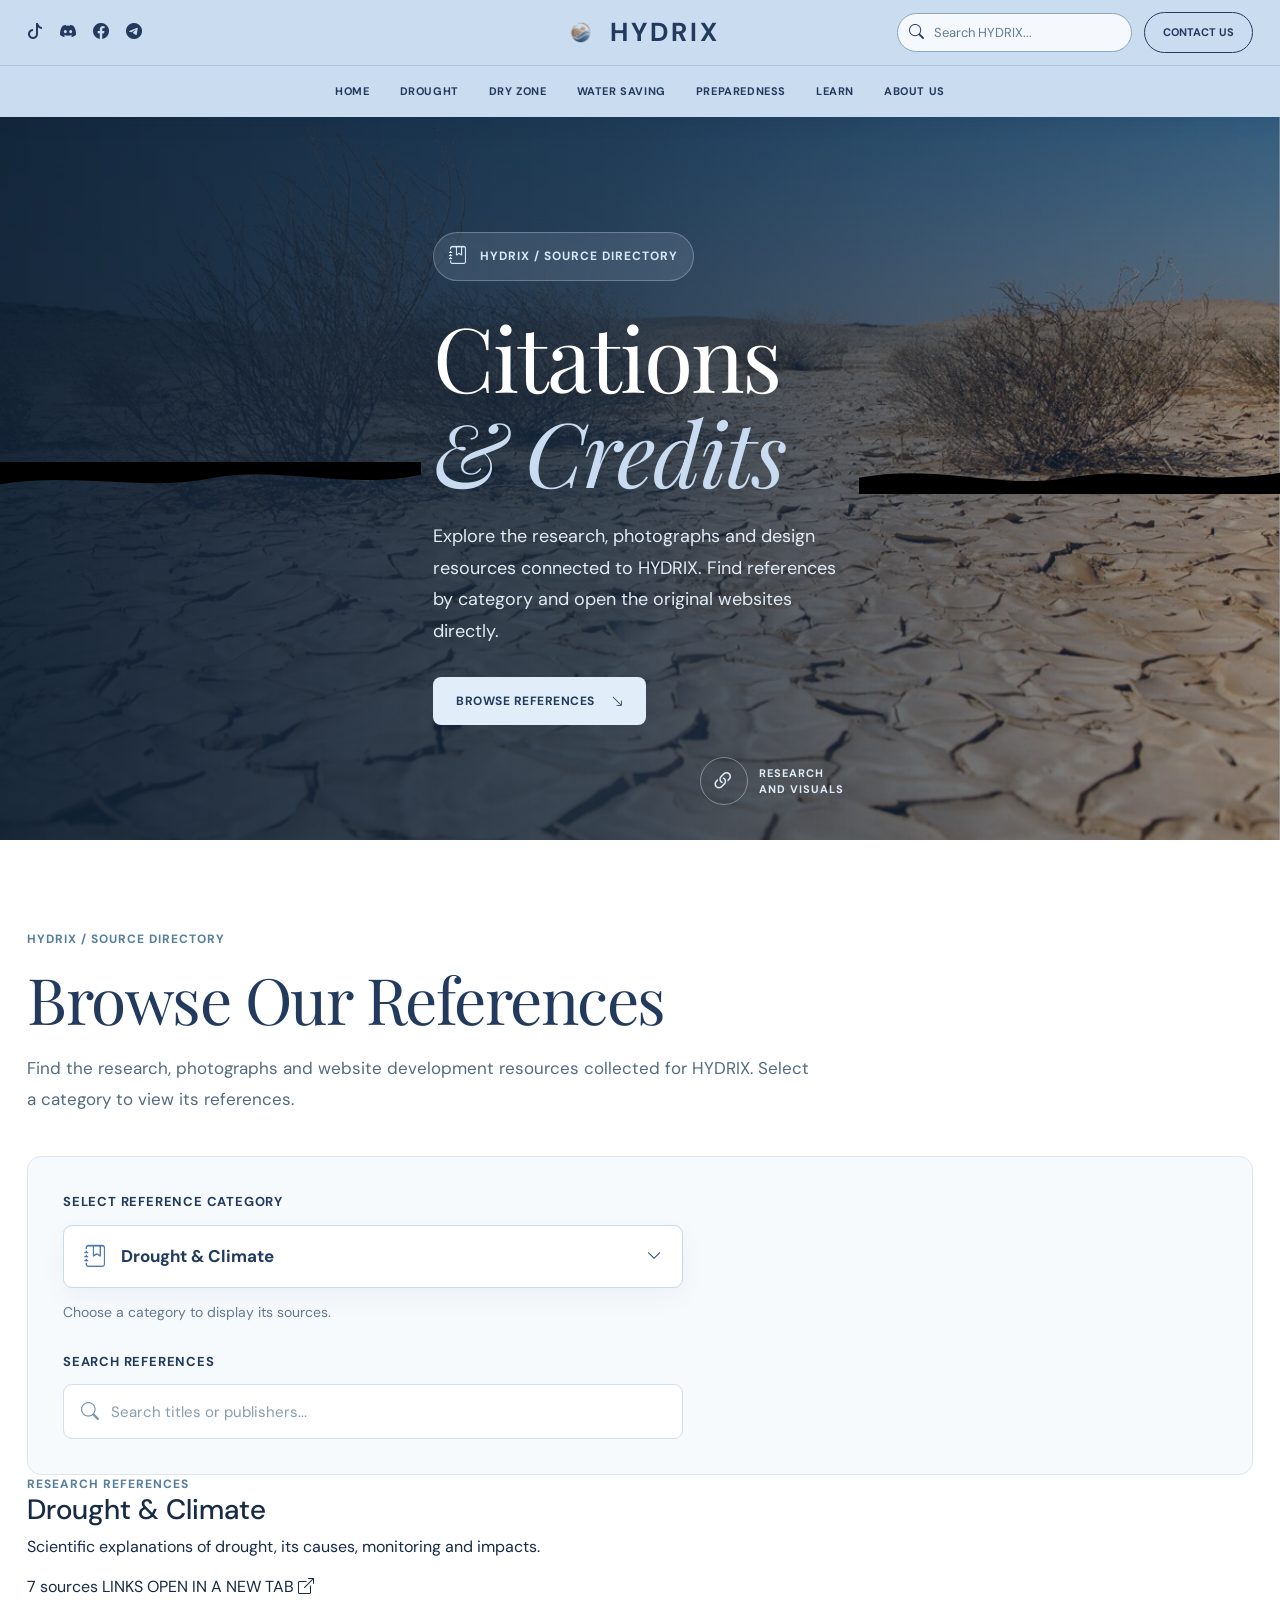
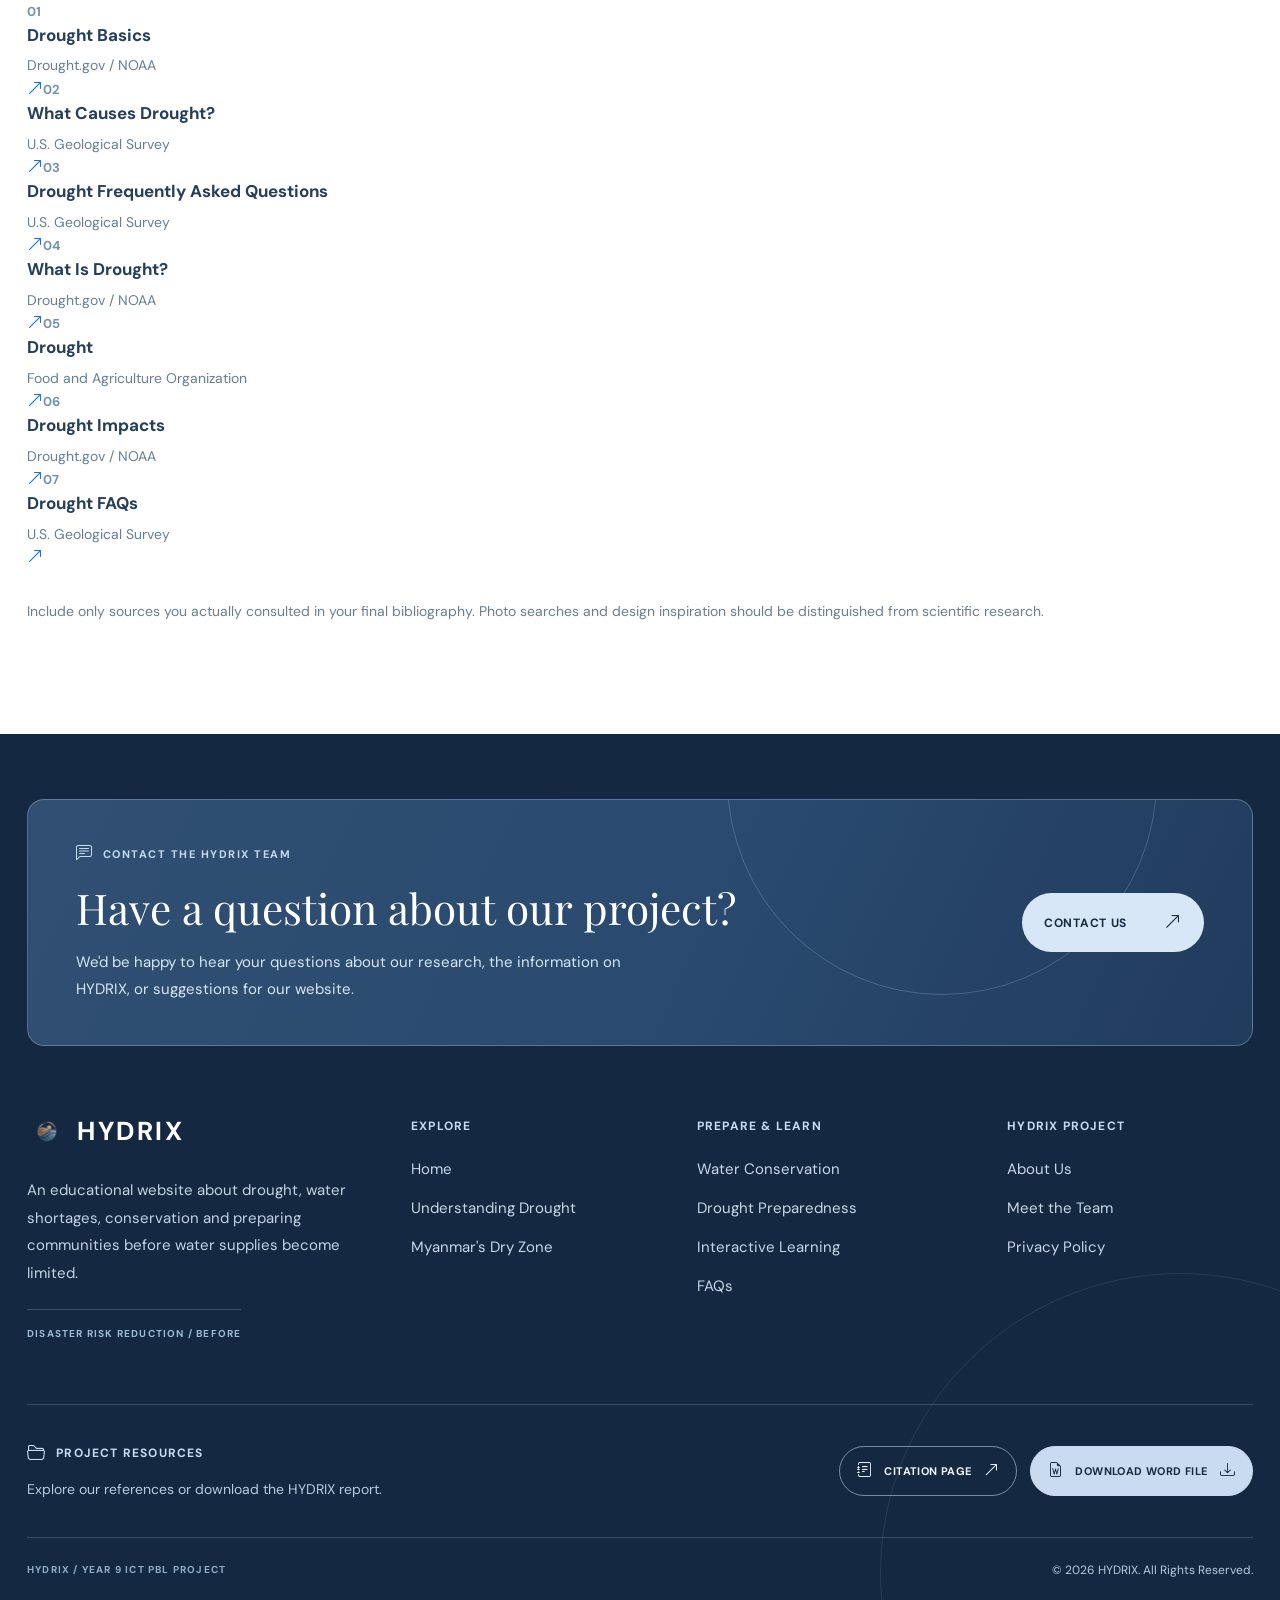
==== commit 2b0be367: "Refactor citations.html for improved clarity and structure Updated text and structure in citations.h" ====
--- a/citations.html
+++ b/citations.html
@@ -65,15 +65,18 @@
   <main>
     <section class="cit-hero" aria-labelledby="cit-hero-title">
       <div class="cit-hero-image">
+        <svg class="cit-wave cit-wave-top" viewBox="0 0 1440 110" preserveAspectRatio="none" aria-hidden="true">
+          <path d="M0 0H1440V43C1190 98 950 10 717 56C494 101 256 35 0 76Z"/>
+        </svg>
         <div class="container cit-hero-inner">
           <span class="cit-hero-kicker">
             <i class="bi bi-journal-bookmark"></i>
             HYDRIX / SOURCE DIRECTORY
           </span>
           <h1 id="cit-hero-title">Citations <em>& Credits</em></h1>
-          <p>Explore the research, photographs and website resources used in HYDRIX. Choose a category to browse its references and visit the original sources.</p>
+          <p>Explore the research, photographs and design resources connected to HYDRIX. Find references by category and open the original websites directly.</p>
           <a href="#reference-archive" class="cit-hero-button">
-            EXPLORE REFERENCES
+            BROWSE REFERENCES
             <i class="bi bi-arrow-down-right"></i>
           </a>
           <div class="cit-hero-corner">
@@ -81,55 +84,68 @@
             <span>RESEARCH<br>AND VISUALS</span>
           </div>
         </div>
+        <svg class="cit-wave cit-wave-bottom" viewBox="0 0 1440 110" preserveAspectRatio="none" aria-hidden="true">
+          <path d="M0 54C263 4 492 96 714 54C968 8 1168 83 1440 37V110H0Z"/>
+        </svg>
       </div>
     </section>
 
     <section class="cit-directory" id="reference-archive">
       <div class="container">
         <div class="cit-intro">
-          <span class="cit-overline">HYDRIX / REFERENCE LIBRARY</span>
-          <h2>Research Sources & Credits</h2>
-          <p>Our sources are organized into six categories, including scientific research, Myanmar's Dry Zone, water conservation, preparedness, visual resources and website development tools.</p>
-        </div>
-
-        <div class="cit-library-layout">
-          <div class="cit-library-controls">
-            <div class="cit-dropdown-container">
-              <label for="citCategory">SELECT REFERENCE CATEGORY</label>
-              <div class="cit-dropdown-wrapper">
-                <i class="bi bi-journal-bookmark" aria-hidden="true"></i>
-                <select id="citCategory" aria-label="Select reference category">
-                  <option value="drought">Drought & Climate</option>
-                  <option value="myanmar">Myanmar & Dry Zone</option>
-                  <option value="water">Water Conservation</option>
-                  <option value="preparedness">Preparedness & Safety</option>
-                  <option value="pictures">Picture References</option>
-                  <option value="design">Design & Website Tools</option>
-                </select>
-                <i class="bi bi-chevron-down" aria-hidden="true"></i>
-              </div>
-              <p>Choose a category to view its references.</p>
+          <span class="cit-overline">HYDRIX / SOURCE DIRECTORY</span>
+          <h2>Browse Our References</h2>
+          <p>Find the research, photographs and website development resources collected for HYDRIX. Select a category to view its references.</p>
+        </div>
+
+        <div class="cit-library-controls">
+          <div class="cit-dropdown-container">
+            <label for="citCategory">SELECT REFERENCE CATEGORY</label>
+            <div class="cit-dropdown-wrapper">
+              <i class="bi bi-journal-bookmark" aria-hidden="true"></i>
+              <select id="citCategory" aria-label="Select a reference category">
+                <option value="drought">Drought & Climate</option>
+                <option value="myanmar">Myanmar & Dry Zone</option>
+                <option value="water">Water Conservation</option>
+                <option value="preparedness">Preparedness & Safety</option>
+                <option value="pictures">Picture References</option>
+                <option value="design">Design & Website Tools</option>
+              </select>
+              <i class="bi bi-chevron-down" aria-hidden="true"></i>
             </div>
-            <div class="cit-chapter-search">
-              <label for="citSearch">SEARCH THIS CATEGORY</label>
-              <div class="cit-search-field">
-                <i class="bi bi-search" aria-hidden="true"></i>
-                <input id="citSearch" type="search" placeholder="Search sources or publishers..." autocomplete="off">
-              </div>
+            <p>Choose a category to display its sources.</p>
+          </div>
+
+          <div class="cit-chapter-search">
+            <label for="citSearch">SEARCH REFERENCES</label>
+            <div class="cit-search-field">
+              <i class="bi bi-search" aria-hidden="true"></i>
+              <input id="citSearch" type="search" placeholder="Search titles or publishers..." autocomplete="off">
             </div>
-            <div class="cit-selection-info">
-              <span id="citStatus" aria-live="polite">7 references</span>
-              <span><i class="bi bi-box-arrow-up-right"></i> Links open in a new tab</span>
-            </div>
-          </div>
-          <div class="cit-chapters" id="citSourceList" aria-live="polite"></div>
-        </div>
-
-        <div class="cit-attribution">
+          </div>
+        </div>
+
+        <div class="cit-results-head">
+          <div>
+            <span class="cit-overline" id="categoryLabel">RESEARCH REFERENCES</span>
+            <h3 id="categoryTitle">Drought & Climate</h3>
+            <p id="categoryDescription">Scientific information about drought and its impacts.</p>
+          </div>
+        </div>
+
+        <div class="cit-list-status" aria-live="polite">
+          <span id="citStatus">7 sources</span>
+          <span>LINKS OPEN IN A NEW TAB <i class="bi bi-box-arrow-up-right"></i></span>
+        </div>
+
+        <div class="cit-source-list" id="citSourceList"></div>
+
+        <div class="cit-attribution" id="citPhotoNote" hidden>
           <i class="bi bi-info-circle"></i>
-          <p>Photography collections and design inspiration are listed separately from scientific research. Before reusing an image, verify its original creator, source and licence. Search-result pages are not individual image citations.</p>
-        </div>
-        <p class="cit-directory-foot">Only include sources you actually used in your final bibliography. Check publication details and URLs when preparing your academic references.</p>
+          <p><strong>Image credits:</strong> Search pages are not individual photo citations. Record the original photograph page, creator and licence before using an image.</p>
+        </div>
+
+        <p class="cit-directory-foot">Include only sources you actually consulted in your final bibliography. Photo searches and design inspiration should be distinguished from scientific research.</p>
       </div>
     </section>
   </main>
@@ -142,9 +158,7 @@
           <h2>Have a question about our project?</h2>
           <p>We'd be happy to hear your questions about our research, the information on HYDRIX, or suggestions for our website.</p>
         </div>
-        <a href="contact.html" class="footer-contact-button">
-          CONTACT US <i class="bi bi-arrow-up-right"></i>
-        </a>
+        <a href="contact.html" class="footer-contact-button">CONTACT US <i class="bi bi-arrow-up-right"></i></a>
       </div>
       <div class="footer-navigation">
         <div class="footer-about">
@@ -300,51 +314,43 @@
     };
 
     const categoryDescriptions = {
-      drought: "Scientific information about drought, its causes, monitoring and impacts.",
-      myanmar: "Research about Myanmar's Central Dry Zone and regional water access.",
-      water: "Resources about water scarcity, conservation and safe water supplies.",
-      preparedness: "Drought monitoring, household preparedness and safe water storage.",
-      pictures: "Visual resource collections and photo stories. Verify image licences before use.",
-      design: "Web design inspiration, development tools and typography resources."
+      drought: "Scientific explanations of drought, its causes, monitoring and impacts.",
+      myanmar: "Research about Myanmar's Central Dry Zone and access to water.",
+      water: "Water scarcity, conservation and safe water access.",
+      preparedness: "Early monitoring, household planning and safe water storage.",
+      pictures: "Photography collections and published photo stories. Check individual image credits.",
+      design: "Visual inspiration, website layouts, typography and development resources."
     };
 
     const categorySelect = document.getElementById("citCategory");
     const search = document.getElementById("citSearch");
+    const list = document.getElementById("citSourceList");
     const status = document.getElementById("citStatus");
-    const list = document.getElementById("citSourceList");
 
     function renderReferences() {
       const category = categorySelect.value;
       const query = search.value.trim().toLowerCase();
-      const sources = library[category].filter(([title, publisher]) => {
-        return (title + " " + publisher).toLowerCase().includes(query);
-      });
-
-      status.textContent = sources.length + (sources.length === 1 ? " reference" : " references");
+      const matches = library[category].filter(([title, publisher]) =>
+        (title + " " + publisher).toLowerCase().includes(query)
+      );
+
+      document.getElementById("categoryTitle").textContent = categoryLabels[category];
+      document.getElementById("categoryDescription").textContent = categoryDescriptions[category];
+      document.getElementById("categoryLabel").textContent =
+        category === "pictures" ? "PHOTOGRAPHY & VISUALS" :
+        category === "design" ? "DESIGN RESOURCES" : "RESEARCH REFERENCES";
+      document.getElementById("citPhotoNote").hidden = category !== "pictures";
+
+      status.textContent = matches.length + (matches.length === 1 ? " source" : " sources");
       list.replaceChildren();
 
-      const section = document.createElement("section");
-      section.className = "cit-chapter";
-
-      const heading = document.createElement("div");
-      heading.className = "cit-chapter-heading";
-
-      const title = document.createElement("h3");
-      title.textContent = categoryLabels[category];
-
-      const description = document.createElement("p");
-      description.textContent = categoryDescriptions[category];
-
-      heading.append(title, description);
-      section.append(heading);
-
-      sources.forEach(([sourceTitle, publisher, url], index) => {
+      matches.forEach(([title, publisher, url], index) => {
         const link = document.createElement("a");
-        link.className = "cit-chapter-source";
+        link.className = "cit-source";
         link.href = url;
         link.target = "_blank";
         link.rel = "noopener noreferrer";
-        link.setAttribute("aria-label", "Open " + sourceTitle + " in a new tab");
+        link.setAttribute("aria-label", "Open " + title + " in a new tab");
 
         const number = document.createElement("span");
         number.className = "cit-source-number";
@@ -354,7 +360,7 @@
         content.className = "cit-source-content";
 
         const name = document.createElement("strong");
-        name.textContent = sourceTitle;
+        name.textContent = title;
 
         const publisherText = document.createElement("span");
         publisherText.textContent = publisher;
@@ -366,17 +372,15 @@
         arrow.setAttribute("aria-hidden", "true");
 
         link.append(number, content, arrow);
-        section.append(link);
+        list.append(link);
       });
 
-      if (!sources.length) {
+      if (!matches.length) {
         const empty = document.createElement("p");
         empty.className = "cit-empty";
-        empty.textContent = "No references found in this category.";
-        section.append(empty);
+        empty.textContent = "No matching references in this category.";
+        list.append(empty);
       }
-
-      list.append(section);
     }
 
     categorySelect.addEventListener("change", () => {
@@ -385,7 +389,6 @@
     });
 
     search.addEventListener("input", renderReferences);
-
     renderReferences();
   </script>
 </body>
--- a/citations.css
+++ b/citations.css
@@ -1,9 +1,10 @@
 
 :root {
   --cit-navy: #223A5E;
+  --cit-dark: #162C46;
   --cit-blue: #4E7BB6;
   --cit-ice: #C9DBF0;
-  --cit-paper: #EDF4FA;
+  --cit-paper: #F6F9FC;
   --cit-ink: #172B45;
   --cit-muted: #627A90;
   --cit-border: #DCE6EF;
@@ -29,7 +30,7 @@
 @keyframes citAppear {
   from {
     opacity: 0;
-    transform: translateY(7px);
+    transform: translateY(8px);
   }
   to {
     opacity: 1;
@@ -51,15 +52,15 @@
   font-weight: 400;
 }
 
-.citations-page main :is(a, button, input):focus-visible {
+.citations-page main :is(a, button, select, input):focus-visible {
   outline: 3px solid #5A98CD;
-  outline-offset: 4px;
+  outline-offset: 3px;
 }
 
 .cit-hero {
   position: relative;
   overflow: hidden;
-  background: var(--cit-navy);
+  background: var(--cit-dark);
 }
 
 .cit-hero-image {
@@ -67,62 +68,33 @@
   isolation: isolate;
   display: flex;
   align-items: center;
-  min-height: 540px;
+  min-height: 550px;
   background:
     linear-gradient(
       90deg,
-      rgba(15, 33, 53, .94) 0%,
-      rgba(21, 43, 67, .86) 44%,
-      rgba(23, 45, 71, .40) 100%
+      rgba(15, 33, 53, .95) 0%,
+      rgba(21, 43, 67, .82) 48%,
+      rgba(23, 45, 71, .42) 100%
     ),
     url("images/droughtg.jpg") center / cover no-repeat;
   color: #FFFFFF;
 }
 
-.cit-hero-image::before {
-  content: "";
-  position: absolute;
-  z-index: -1;
-  inset: 0;
-  background: radial-gradient(
-    ellipse at 80% 58%,
-    transparent 0%,
-    rgba(13, 31, 48, .34) 90%
-  );
-}
-
-.cit-wave {
-  position: absolute;
-  left: 0;
-  width: 100%;
-  height: 100px;
-  pointer-events: none;
-  fill: var(--cit-paper);
-}
-
-.cit-wave-top {
-  top: -1px;
-}
-
-.cit-wave-bottom {
-  bottom: -1px;
-}
-
 .cit-hero-inner {
   position: relative;
   z-index: 1;
-  padding: 123px 12px 125px;
+  padding-top: 115px;
+  padding-bottom: 115px;
 }
 
 .cit-hero-kicker {
   display: inline-flex;
   align-items: center;
-  gap: 10px;
-  margin-bottom: 22px;
-  padding: 10px 16px;
-  border: 1px solid rgba(219, 233, 248, .35);
+  gap: 12px;
+  padding: 10px 15px;
+  border: 1px solid rgba(219, 233, 248, .3);
   border-radius: 50px;
-  background: rgba(211, 230, 249, .14);
+  background: rgba(211, 230, 249, .12);
   color: #D7E8F7;
   font-size: 12px;
   font-weight: 700;
@@ -130,57 +102,55 @@
 }
 
 .cit-hero-kicker i {
-  font-size: 17px;
+  font-size: 18px;
 }
 
 .cit-hero h1 {
-  max-width: 800px;
-  margin: 0 0 21px;
+  max-width: 850px;
+  margin: 27px 0 22px;
   color: #FFFFFF;
-  font-size: clamp(60px, 7.2vw, 104px);
-  line-height: 1.06;
+  font-size: clamp(58px, 7vw, 103px);
+  line-height: 1.07;
   letter-spacing: -2px;
 }
 
 .cit-hero h1 em {
-  display: block;
   color: var(--cit-ice);
   font-weight: 400;
 }
 
-.cit-hero p {
-  max-width: 630px;
+.cit-hero-inner > p {
+  max-width: 670px;
   margin: 0 0 30px;
   color: #E1EBF5;
   font-size: 18px;
-  line-height: 1.78;
+  line-height: 1.75;
 }
 
 .cit-hero-button {
   display: inline-flex;
   align-items: center;
-  gap: 17px;
-  min-height: 49px;
-  padding: 14px 23px;
-  border-radius: 30px;
+  gap: 16px;
+  padding: 15px 23px;
+  border-radius: 8px;
   background: #E1EDF8;
   color: var(--cit-navy);
   font-size: 12px;
   font-weight: 700;
   letter-spacing: .5px;
-  transition: background .25s, transform .25s;
+  transition: transform .25s, background .25s;
 }
 
 .cit-hero-button:hover {
-  color: var(--cit-navy);
   background: #FFFFFF;
+  color: var(--cit-navy);
   transform: translateY(-3px);
 }
 
 .cit-hero-corner {
   position: absolute;
-  right: 20px;
-  bottom: 110px;
+  right: 15px;
+  bottom: 35px;
   display: flex;
   align-items: center;
   gap: 11px;
@@ -194,184 +164,237 @@
 .cit-hero-corner i {
   display: grid;
   place-items: center;
-  width: 49px;
-  height: 49px;
-  border: 1px solid rgba(224, 239, 255, .45);
+  width: 48px;
+  height: 48px;
+  border: 1px solid rgba(224, 239, 255, .4);
   border-radius: 50%;
-  font-size: 25px;
+  font-size: 24px;
 }
 
 .cit-directory {
-  padding: 80px 0 110px;
+  padding: 90px 0 110px;
   background: #FFFFFF;
 }
 
 .cit-intro {
-  max-width: 810px;
-  margin-bottom: 36px;
+  max-width: 790px;
+  margin-bottom: 42px;
 }
 
 .cit-overline {
   display: block;
   color: #557E9D;
-  font-size: 13px;
-  font-weight: 700;
-  letter-spacing: .6px;
+  font-size: 12px;
+  font-weight: 700;
+  letter-spacing: 1px;
 }
 
 .cit-intro h2 {
-  margin: 12px 0 14px;
-  color: var(--cit-navy);
-  font-size: clamp(42px, 4.8vw, 62px);
-  line-height: 1.12;
+  margin: 15px 0 17px;
+  color: var(--cit-navy);
+  font-size: clamp(40px, 5vw, 65px);
+  line-height: 1.14;
+  letter-spacing: -1.5px;
 }
 
 .cit-intro p {
   margin: 0;
   color: #526B80;
+  font-size: 17px;
+  line-height: 1.8;
+}
+
+.cit-library-layout {
+  width: 100%;
+}
+
+.cit-library-controls {
+  padding: 35px;
+  border: 1px solid var(--cit-border);
+  border-radius: 14px;
+  background: #F7FAFD;
+}
+
+.cit-dropdown-container {
+  max-width: 620px;
+  margin-bottom: 28px;
+}
+
+.cit-dropdown-container label,
+.cit-chapter-search label {
+  display: block;
+  margin-bottom: 13px;
+  color: var(--cit-navy);
+  font-size: 13px;
+  font-weight: 700;
+  letter-spacing: .8px;
+}
+
+.cit-dropdown-wrapper {
+  position: relative;
+  display: flex;
+  align-items: center;
+  gap: 15px;
+  min-height: 62px;
+  padding: 0 20px;
+  border: 1px solid #C8D9E8;
+  border-radius: 9px;
+  background: #FFFFFF;
+  box-shadow: 0 9px 25px rgba(34, 58, 94, .05);
+  transition: border-color .2s, box-shadow .2s;
+}
+
+.cit-dropdown-wrapper:hover {
+  border-color: var(--cit-blue);
+}
+
+.cit-dropdown-wrapper:focus-within {
+  border-color: var(--cit-blue);
+  box-shadow: 0 0 0 3px rgba(78, 123, 182, .12);
+}
+
+.cit-dropdown-wrapper > i:first-child {
+  flex-shrink: 0;
+  color: var(--cit-blue);
+  font-size: 22px;
+}
+
+.cit-dropdown-wrapper > i:last-child {
+  flex-shrink: 0;
+  color: var(--cit-navy);
+  font-size: 15px;
+  pointer-events: none;
+}
+
+.cit-dropdown-wrapper select {
+  appearance: none;
+  flex: 1;
+  width: 100%;
+  min-width: 0;
+  padding: 18px 0;
+  border: 0;
+  outline: none;
+  background: transparent;
+  color: var(--cit-navy);
+  font-family: "DM Sans", sans-serif;
+  font-size: 17px;
+  font-weight: 700;
+  cursor: pointer;
+}
+
+.cit-dropdown-wrapper select option {
+  background: #FFFFFF;
+  color: var(--cit-navy);
+  font-size: 16px;
+  font-weight: 500;
+}
+
+.cit-dropdown-container > p {
+  margin: 13px 0 0;
+  color: #627A90;
+  font-size: 14px;
+  line-height: 1.6;
+}
+
+.cit-chapter-search {
+  max-width: 620px;
+}
+
+.cit-search-field {
+  display: flex;
+  align-items: center;
+  gap: 12px;
+  min-height: 55px;
+  padding: 0 17px;
+  border: 1px solid #D2DFE9;
+  border-radius: 9px;
+  background: #FFFFFF;
+  color: #7993A8;
+  transition: border-color .2s;
+}
+
+.cit-search-field:focus-within {
+  border-color: var(--cit-blue);
+}
+
+.cit-search-field > i {
   font-size: 18px;
-  line-height: 1.75;
-}
-
-.cit-chapter-index {
-  display: grid;
-  grid-template-columns: repeat(3, minmax(0, 1fr));
-  gap: 16px;
-  margin: 36px 0 50px;
-}
-
-.cit-chapter-index a {
-  display: flex;
-  flex-direction: column;
-  justify-content: space-between;
-  gap: 22px;
-  min-height: 145px;
-  padding: 26px;
-  border: 1px solid var(--cit-border);
-  border-radius: 9px;
-  background: #F6F9FC;
-  color: var(--cit-navy);
-  font-family: "DM Sans", sans-serif;
-  font-size: 18px;
-  font-weight: 700;
-  line-height: 1.4;
-  transition:
-    background .25s,
-    border-color .25s,
-    transform .25s,
-    box-shadow .25s;
-}
-
-.cit-chapter-index a:hover {
-  background: #EAF2F9;
-  border-color: #A8C4DB;
-  color: var(--cit-navy);
-  transform: translateY(-4px);
-  box-shadow: 0 12px 28px rgba(34, 58, 94, .08);
-}
-
-.cit-chapter-index a span {
-  color: var(--cit-blue);
-  font-size: 13px;
-  font-weight: 700;
-  letter-spacing: 1px;
-}
-
-.cit-chapter-index a:focus-visible {
-  outline: 3px solid var(--cit-blue);
-  outline-offset: 3px;
-}
-
-.cit-chapter-search {
-  display: flex;
-  align-items: center;
-  flex-wrap: wrap;
-  gap: 15px;
-  margin-bottom: 40px;
-  padding: 22px 25px;
-  border: 1px solid var(--cit-border);
-  border-radius: 9px;
-  background: #FAFCFE;
-}
-
-.cit-chapter-search label {
-  color: var(--cit-navy);
-  font-size: 15px;
-  font-weight: 700;
-}
-
-.cit-chapter-search input {
-  flex: 1;
-  min-width: 220px;
-  min-height: 48px;
-  padding: 12px 16px;
-  border: 1px solid #CDDBE8;
-  border-radius: 7px;
-  background: #FFFFFF;
+}
+
+.cit-search-field input {
+  width: 100%;
+  min-width: 0;
+  padding: 15px 0;
+  border: 0;
+  outline: none;
+  background: transparent;
   color: var(--cit-navy);
   font-family: "DM Sans", sans-serif;
   font-size: 15px;
-  transition:
-    border-color .2s,
-    box-shadow .2s;
-}
-
-.cit-chapter-search input::placeholder {
-  color: #8398AA;
-}
-
-.cit-chapter-search input:focus {
-  border-color: var(--cit-blue);
-  box-shadow: 0 0 0 3px rgba(78, 123, 182, .10);
-  outline: none;
-}
-
-.cit-chapter-search #citStatus {
-  color: var(--cit-muted);
+}
+
+.cit-search-field input::placeholder {
+  color: #8A9DAD;
+}
+
+.cit-selection-info {
+  display: flex;
+  align-items: center;
+  justify-content: space-between;
+  flex-wrap: wrap;
+  gap: 12px;
+  margin-top: 30px;
+  padding-top: 21px;
+  border-top: 1px solid #D8E4EF;
+  color: #607B91;
   font-size: 13px;
   font-weight: 600;
-  white-space: nowrap;
+}
+
+.cit-selection-info > span:last-child {
+  display: inline-flex;
+  align-items: center;
+  gap: 8px;
 }
 
 .cit-chapters {
-  display: flex;
-  flex-direction: column;
-  gap: 30px;
+  margin-top: 48px;
 }
 
 .cit-chapter {
-  margin-bottom: 35px;
-  scroll-margin-top: 145px;
+  animation: citListReveal .35s ease both;
+}
+
+@keyframes citListReveal {
+  from {
+    opacity: 0;
+    transform: translateY(10px);
+  }
+  to {
+    opacity: 1;
+    transform: translateY(0);
+  }
 }
 
 .cit-chapter-heading {
-  padding: 25px 0;
+  padding: 0 0 27px;
   border-bottom: 2px solid var(--cit-navy);
 }
 
-.cit-chapter-heading > span {
-  display: inline-block;
-  margin-bottom: 8px;
-  color: var(--cit-blue);
-  font-size: 13px;
-  font-weight: 700;
-  letter-spacing: 1px;
-}
-
 .cit-chapter-heading h3 {
-  margin: 8px 0 12px;
+  margin: 0 0 12px;
   color: var(--cit-navy);
   font-family: "DM Sans", sans-serif;
-  font-size: clamp(26px, 3vw, 40px);
-  font-weight: 700;
-  letter-spacing: -.8px;
+  font-size: clamp(29px, 3.5vw, 43px);
+  font-weight: 700;
+  letter-spacing: -1px;
   line-height: 1.2;
 }
 
 .cit-chapter-heading p {
-  max-width: 770px;
+  max-width: 800px;
   margin: 0;
-  color: var(--cit-muted);
+  color: #617A90;
   font-size: 16px;
   line-height: 1.75;
 }
@@ -381,26 +404,24 @@
   align-items: center;
   gap: 22px;
   min-height: 90px;
-  padding: 20px 10px;
-  border-bottom: 1px solid #DEE6EE;
-  color: var(--cit-navy);
-  transition:
-    background .2s,
-    padding .2s;
+  padding: 23px 12px;
+  border-bottom: 1px solid #DDE7EF;
+  color: var(--cit-navy);
+  transition: background .2s, padding .2s;
 }
 
 .cit-chapter-source:hover {
-  padding-left: 18px;
-  background: #F6F9FC;
+  padding-left: 22px;
+  background: #F5F9FC;
   color: var(--cit-navy);
 }
 
 .cit-source-number {
   align-self: flex-start;
   flex-shrink: 0;
-  min-width: 25px;
+  min-width: 28px;
   padding-top: 5px;
-  color: #7896AB;
+  color: #7393AC;
   font-size: 13px;
   font-weight: 700;
 }
@@ -417,13 +438,13 @@
   color: #263F59;
   font-size: 17px;
   font-weight: 700;
-  line-height: 1.4;
+  line-height: 1.45;
 }
 
 .cit-source-content > span {
-  color: #637E92;
+  color: #657F94;
   font-size: 14px;
-  line-height: 1.5;
+  line-height: 1.6;
 }
 
 .cit-chapter-source > i {
@@ -438,7 +459,8 @@
 }
 
 .cit-empty {
-  padding: 35px 20px;
+  margin: 0;
+  padding: 55px 20px;
   color: var(--cit-muted);
   font-size: 16px;
   text-align: center;
@@ -448,9 +470,10 @@
   display: flex;
   align-items: flex-start;
   gap: 15px;
-  margin-top: 35px;
-  padding: 22px 25px;
+  margin-top: 55px;
+  padding: 24px 26px;
   border-left: 3px solid #76A1C1;
+  border-radius: 0 9px 9px 0;
   background: #F0F6FA;
 }
 
@@ -468,96 +491,84 @@
 }
 
 .cit-directory-foot {
-  margin: 35px 0 0;
-  padding-top: 20px;
-  border-top: 1px solid #D8E4ED;
+  margin: 30px 0 0;
   color: #697F90;
-  font-size: 15px;
-  line-height: 1.75;
+  font-size: 14px;
+  line-height: 1.8;
 }
 
 @media (max-width: 991px) {
   .cit-hero-image {
-    min-height: 485px;
+    min-height: 490px;
   }
 
   .cit-hero-inner {
-    padding: 112px 12px 119px;
+    padding-top: 105px;
+    padding-bottom: 105px;
   }
 
   .cit-hero-corner {
     display: none;
   }
 
-  .cit-chapter-index {
-    grid-template-columns: repeat(2, minmax(0, 1fr));
+  .cit-directory {
+    padding: 75px 0 90px;
   }
 }
 
 @media (max-width: 767px) {
-  .cit-directory {
-    padding: 60px 0 80px;
-  }
-
-  .cit-intro p {
-    font-size: 17px;
-  }
-
-  .cit-chapter-index {
-    gap: 12px;
-    margin-bottom: 35px;
-  }
-
-  .cit-chapter-index a {
-    min-height: 125px;
-    padding: 20px;
+  .cit-hero h1 {
+    font-size: clamp(52px, 9vw, 76px);
+  }
+
+  .cit-hero-inner > p {
     font-size: 16px;
   }
 
-  .cit-chapter-search {
-    flex-direction: column;
-    align-items: stretch;
-    padding: 20px;
-  }
-
-  .cit-chapter-search input {
-    width: 100%;
-    min-width: 0;
-    flex: auto;
-  }
-
-  .cit-chapter {
-    margin-bottom: 20px;
+  .cit-intro h2 {
+    font-size: 45px;
+  }
+
+  .cit-library-controls {
+    padding: 25px;
+  }
+
+  .cit-dropdown-wrapper select {
+    font-size: 16px;
+  }
+
+  .cit-chapter-heading h3 {
+    font-size: 32px;
+  }
+
+  .cit-chapter-source {
+    gap: 16px;
+  }
+
+  .cit-source-content strong {
+    font-size: 16px;
   }
 }
 
 @media (max-width: 575px) {
-  .cit-wave {
-    height: 65px;
-  }
-
   .cit-hero-image {
     min-height: 460px;
     background-position: 65% center;
   }
 
   .cit-hero-inner {
-    padding: 98px 12px 99px;
+    padding-top: 85px;
+    padding-bottom: 85px;
   }
 
   .cit-hero-kicker {
     font-size: 11px;
-    letter-spacing: .55px;
+    letter-spacing: .5px;
   }
 
   .cit-hero h1 {
-    font-size: clamp(49px, 10vw, 68px);
+    font-size: 49px;
     letter-spacing: -1px;
-  }
-
-  .cit-hero p {
-    font-size: 16px;
-    line-height: 1.7;
   }
 
   .cit-hero-button {
@@ -565,16 +576,44 @@
     font-size: 11px;
   }
 
+  .cit-directory {
+    padding: 60px 0 75px;
+  }
+
   .cit-intro h2 {
-    font-size: 40px;
-  }
-
-  .cit-chapter-index {
-    grid-template-columns: 1fr;
-  }
-
-  .cit-chapter-index a {
-    min-height: 100px;
+    font-size: 39px;
+  }
+
+  .cit-intro p {
+    font-size: 16px;
+  }
+
+  .cit-library-controls {
+    padding: 20px;
+    border-radius: 10px;
+  }
+
+  .cit-dropdown-wrapper {
+    min-height: 56px;
+    padding: 0 14px;
+    gap: 11px;
+  }
+
+  .cit-dropdown-wrapper select {
+    font-size: 15px;
+  }
+
+  .cit-chapter-search input {
+    font-size: 14px;
+  }
+
+  .cit-selection-info {
+    flex-direction: column;
+    align-items: flex-start;
+  }
+
+  .cit-chapters {
+    margin-top: 35px;
   }
 
   .cit-chapter-heading h3 {
@@ -583,12 +622,11 @@
 
   .cit-chapter-source {
     gap: 12px;
-    min-height: 85px;
-    padding: 18px 6px;
+    padding: 19px 6px;
   }
 
   .cit-source-content strong {
-    font-size: 16px;
+    font-size: 15px;
   }
 
   .cit-source-content > span {
@@ -596,7 +634,8 @@
   }
 
   .cit-attribution {
-    padding: 18px;
+    padding: 19px;
+    margin-top: 40px;
   }
 
   .cit-attribution p {
@@ -615,100 +654,3 @@
     transition: none !important;
   }
 }
-
-
-.cit-chapter-index {
-  display: none;
-}
-
-.cit-dropdown-container {
-  max-width: 540px;
-  margin: 35px 0 42px;
-}
-
-.cit-dropdown-container label {
-  display: block;
-  margin-bottom: 13px;
-  color: #223A5E;
-  font-size: 14px;
-  font-weight: 700;
-  letter-spacing: .5px;
-}
-
-.cit-dropdown-wrapper {
-  position: relative;
-  display: flex;
-  align-items: center;
-  gap: 15px;
-  min-height: 60px;
-  padding: 0 19px;
-  border: 1px solid #CAD9E8;
-  border-radius: 9px;
-  background: #FFFFFF;
-  box-shadow: 0 8px 28px rgba(34,58,94,.06);
-  transition: border-color .2s, box-shadow .2s;
-}
-
-.cit-dropdown-wrapper:hover {
-  border-color: #4E7BB6;
-}
-
-.cit-dropdown-wrapper:focus-within {
-  border-color: #4E7BB6;
-  box-shadow: 0 0 0 3px rgba(78,123,182,.12);
-}
-
-.cit-dropdown-wrapper > i:first-child {
-  color: #4E7BB6;
-  font-size: 21px;
-}
-
-.cit-dropdown-wrapper > i:last-child {
-  color: #223A5E;
-  font-size: 15px;
-  pointer-events: none;
-}
-
-.cit-dropdown-wrapper select {
-  flex: 1;
-  width: 100%;
-  min-width: 0;
-  padding: 17px 0;
-  appearance: none;
-  border: none;
-  outline: none;
-  background: transparent;
-  color: #223A5E;
-  font-family: "DM Sans", sans-serif;
-  font-size: 17px;
-  font-weight: 600;
-  cursor: pointer;
-}
-
-.cit-dropdown-wrapper select option {
-  background: #FFFFFF;
-  color: #223A5E;
-  font-size: 16px;
-}
-
-.cit-dropdown-container > p {
-  margin: 13px 0 0;
-  color: #627A90;
-  font-size: 14px;
-}
-
-@media (max-width: 575px) {
-  .cit-dropdown-container {
-    max-width: 100%;
-  }
-
-  .cit-dropdown-wrapper {
-    min-height: 56px;
-    padding: 0 14px;
-  }
-
-  .cit-dropdown-wrapper select {
-    font-size: 15px;
-  }
-}
-
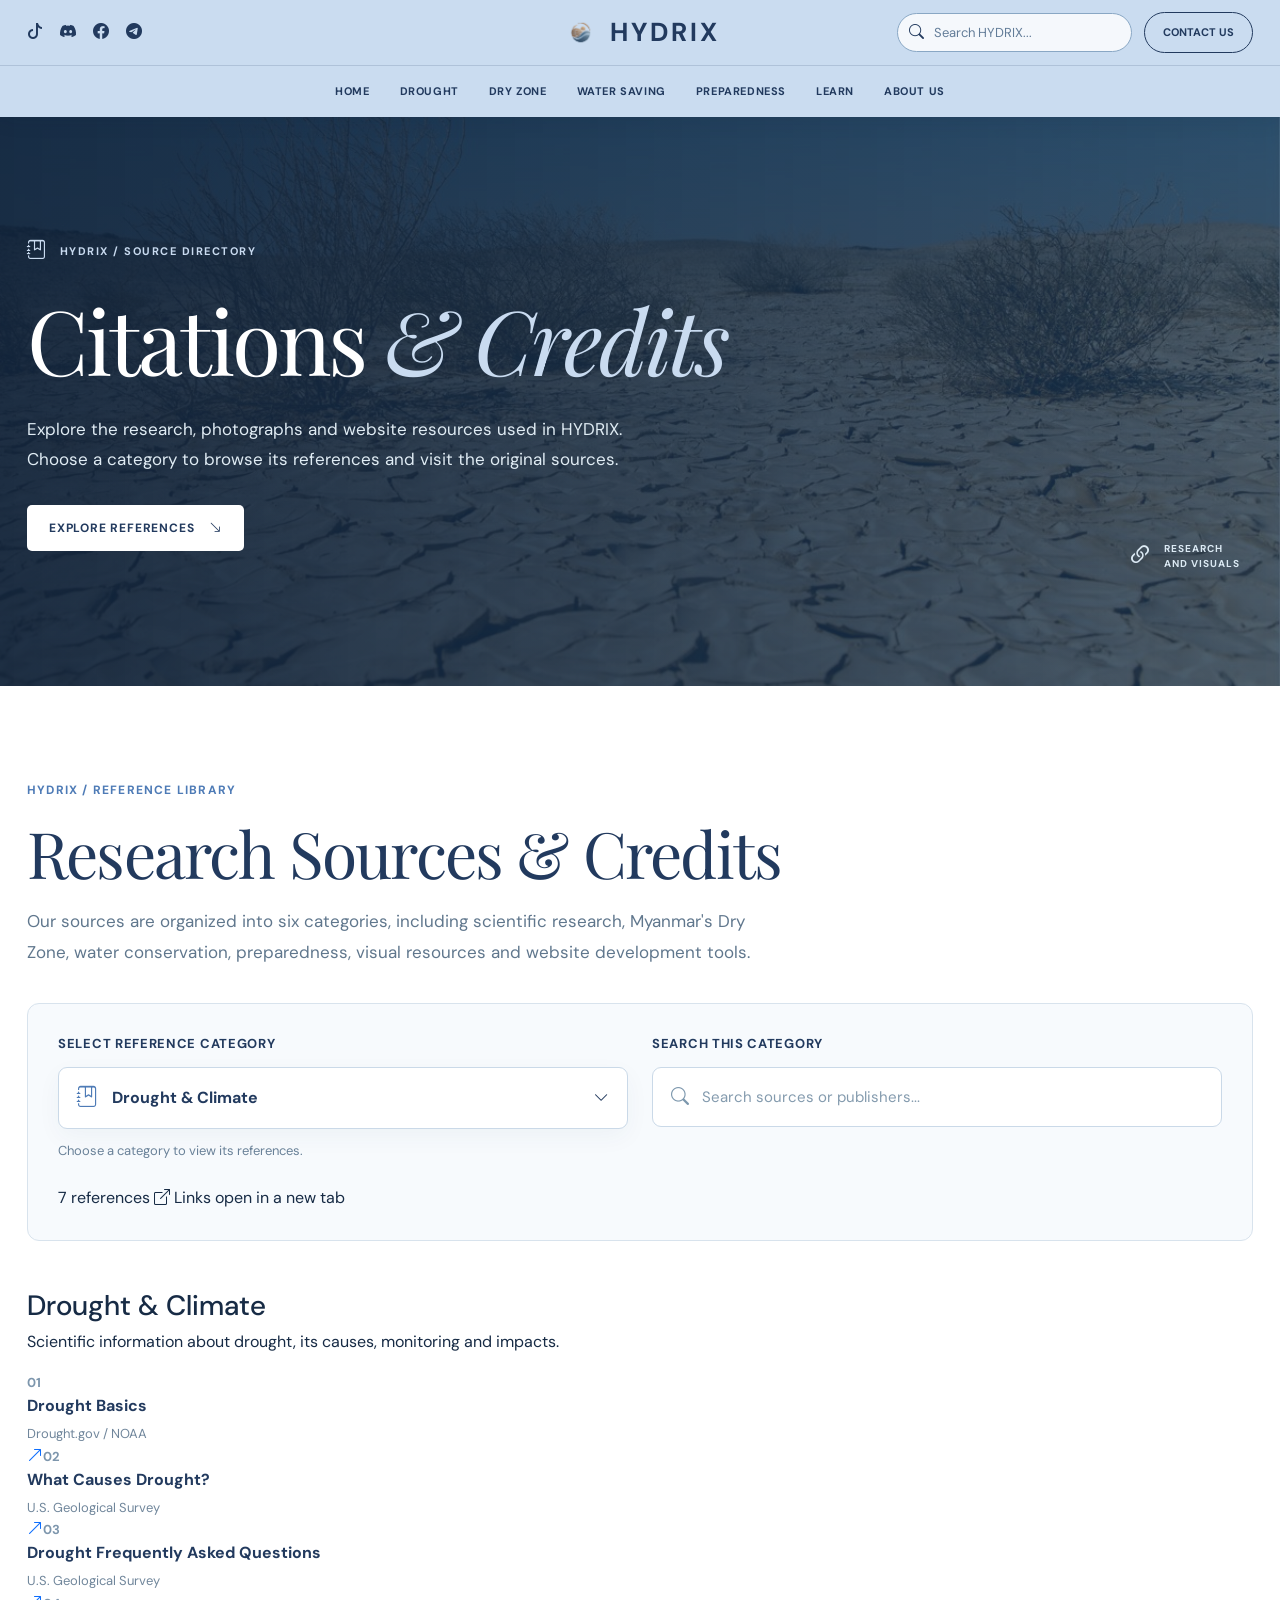
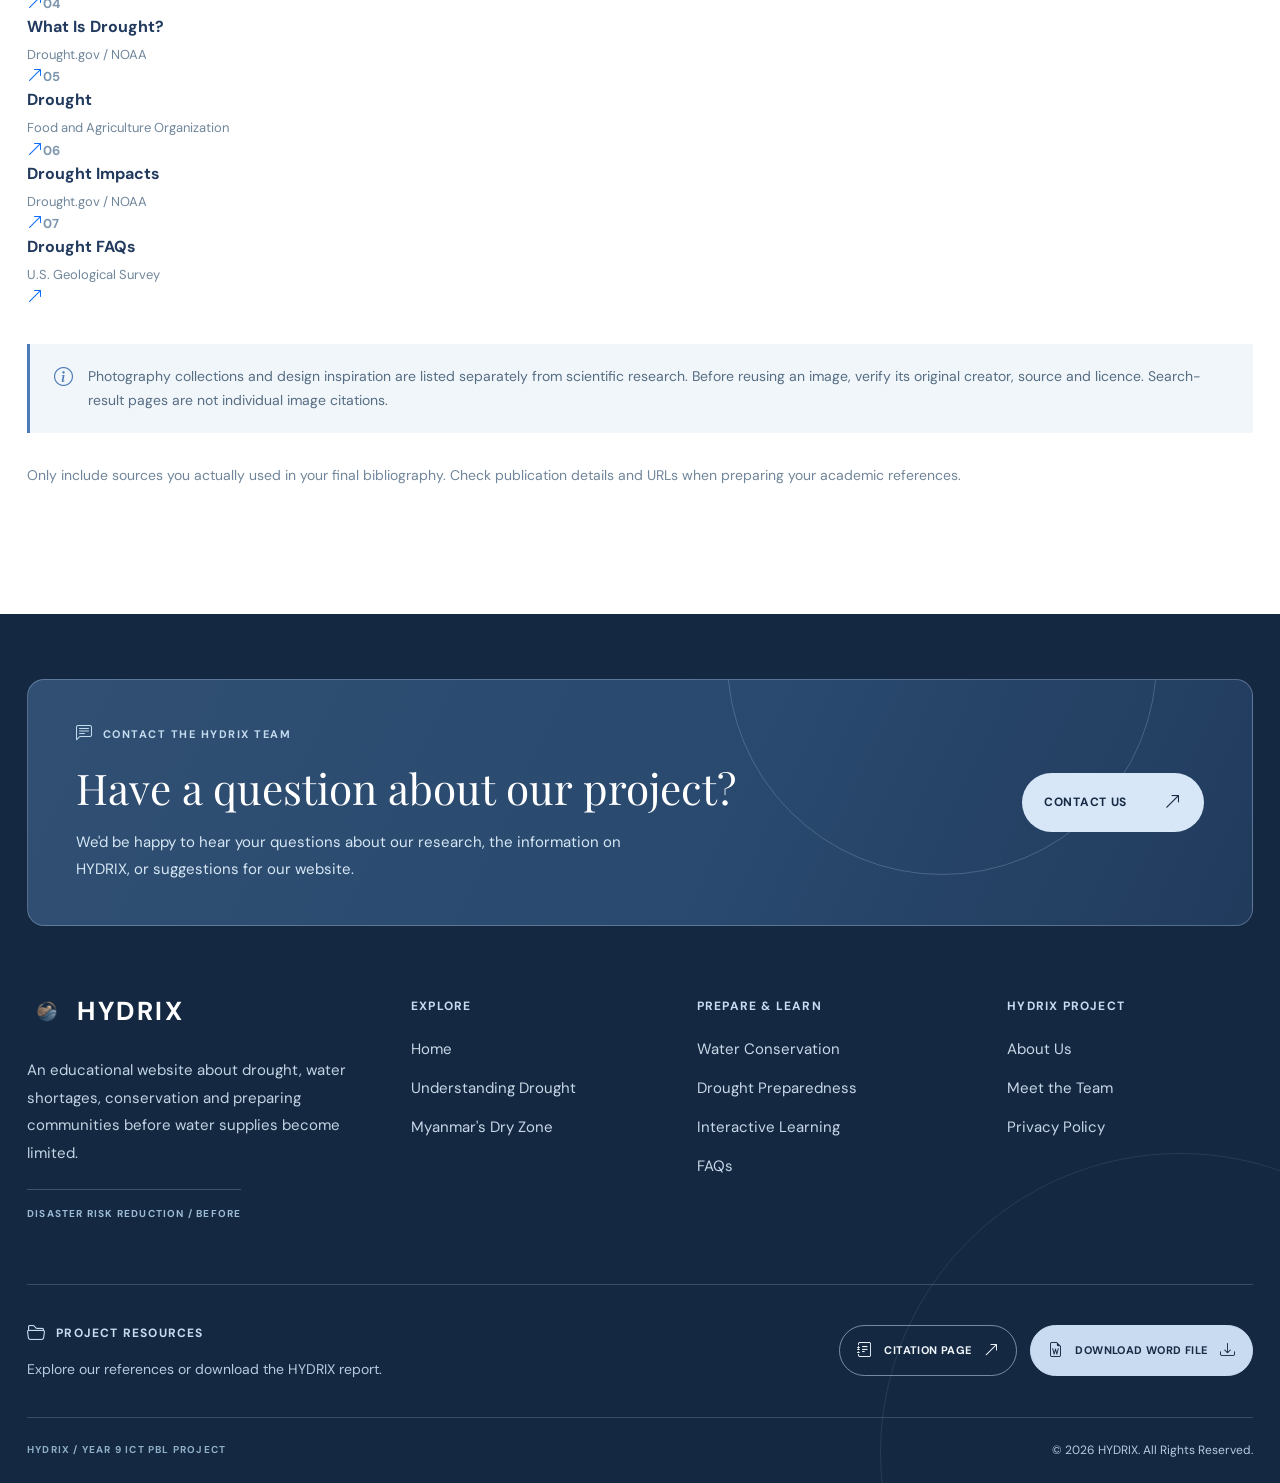
==== commit 90e9a2ad: "Update citations.html" ====
--- a/citations.html
+++ b/citations.html
@@ -65,18 +65,15 @@
   <main>
     <section class="cit-hero" aria-labelledby="cit-hero-title">
       <div class="cit-hero-image">
-        <svg class="cit-wave cit-wave-top" viewBox="0 0 1440 110" preserveAspectRatio="none" aria-hidden="true">
-          <path d="M0 0H1440V43C1190 98 950 10 717 56C494 101 256 35 0 76Z"/>
-        </svg>
         <div class="container cit-hero-inner">
           <span class="cit-hero-kicker">
             <i class="bi bi-journal-bookmark"></i>
             HYDRIX / SOURCE DIRECTORY
           </span>
           <h1 id="cit-hero-title">Citations <em>& Credits</em></h1>
-          <p>Explore the research, photographs and design resources connected to HYDRIX. Find references by category and open the original websites directly.</p>
+          <p>Explore the research, photographs and website resources used in HYDRIX. Choose a category to browse its references and visit the original sources.</p>
           <a href="#reference-archive" class="cit-hero-button">
-            BROWSE REFERENCES
+            EXPLORE REFERENCES
             <i class="bi bi-arrow-down-right"></i>
           </a>
           <div class="cit-hero-corner">
@@ -84,68 +81,55 @@
             <span>RESEARCH<br>AND VISUALS</span>
           </div>
         </div>
-        <svg class="cit-wave cit-wave-bottom" viewBox="0 0 1440 110" preserveAspectRatio="none" aria-hidden="true">
-          <path d="M0 54C263 4 492 96 714 54C968 8 1168 83 1440 37V110H0Z"/>
-        </svg>
       </div>
     </section>
 
     <section class="cit-directory" id="reference-archive">
       <div class="container">
         <div class="cit-intro">
-          <span class="cit-overline">HYDRIX / SOURCE DIRECTORY</span>
-          <h2>Browse Our References</h2>
-          <p>Find the research, photographs and website development resources collected for HYDRIX. Select a category to view its references.</p>
-        </div>
-
-        <div class="cit-library-controls">
-          <div class="cit-dropdown-container">
-            <label for="citCategory">SELECT REFERENCE CATEGORY</label>
-            <div class="cit-dropdown-wrapper">
-              <i class="bi bi-journal-bookmark" aria-hidden="true"></i>
-              <select id="citCategory" aria-label="Select a reference category">
-                <option value="drought">Drought & Climate</option>
-                <option value="myanmar">Myanmar & Dry Zone</option>
-                <option value="water">Water Conservation</option>
-                <option value="preparedness">Preparedness & Safety</option>
-                <option value="pictures">Picture References</option>
-                <option value="design">Design & Website Tools</option>
-              </select>
-              <i class="bi bi-chevron-down" aria-hidden="true"></i>
+          <span class="cit-overline">HYDRIX / REFERENCE LIBRARY</span>
+          <h2>Research Sources & Credits</h2>
+          <p>Our sources are organized into six categories, including scientific research, Myanmar's Dry Zone, water conservation, preparedness, visual resources and website development tools.</p>
+        </div>
+
+        <div class="cit-library-layout">
+          <div class="cit-library-controls">
+            <div class="cit-dropdown-container">
+              <label for="citCategory">SELECT REFERENCE CATEGORY</label>
+              <div class="cit-dropdown-wrapper">
+                <i class="bi bi-journal-bookmark" aria-hidden="true"></i>
+                <select id="citCategory" aria-label="Select reference category">
+                  <option value="drought">Drought & Climate</option>
+                  <option value="myanmar">Myanmar & Dry Zone</option>
+                  <option value="water">Water Conservation</option>
+                  <option value="preparedness">Preparedness & Safety</option>
+                  <option value="pictures">Picture References</option>
+                  <option value="design">Design & Website Tools</option>
+                </select>
+                <i class="bi bi-chevron-down" aria-hidden="true"></i>
+              </div>
+              <p>Choose a category to view its references.</p>
             </div>
-            <p>Choose a category to display its sources.</p>
-          </div>
-
-          <div class="cit-chapter-search">
-            <label for="citSearch">SEARCH REFERENCES</label>
-            <div class="cit-search-field">
-              <i class="bi bi-search" aria-hidden="true"></i>
-              <input id="citSearch" type="search" placeholder="Search titles or publishers..." autocomplete="off">
+            <div class="cit-chapter-search">
+              <label for="citSearch">SEARCH THIS CATEGORY</label>
+              <div class="cit-search-field">
+                <i class="bi bi-search" aria-hidden="true"></i>
+                <input id="citSearch" type="search" placeholder="Search sources or publishers..." autocomplete="off">
+              </div>
+            </div>
+            <div class="cit-selection-info">
+              <span id="citStatus" aria-live="polite">7 references</span>
+              <span><i class="bi bi-box-arrow-up-right"></i> Links open in a new tab</span>
             </div>
           </div>
-        </div>
-
-        <div class="cit-results-head">
-          <div>
-            <span class="cit-overline" id="categoryLabel">RESEARCH REFERENCES</span>
-            <h3 id="categoryTitle">Drought & Climate</h3>
-            <p id="categoryDescription">Scientific information about drought and its impacts.</p>
-          </div>
-        </div>
-
-        <div class="cit-list-status" aria-live="polite">
-          <span id="citStatus">7 sources</span>
-          <span>LINKS OPEN IN A NEW TAB <i class="bi bi-box-arrow-up-right"></i></span>
-        </div>
-
-        <div class="cit-source-list" id="citSourceList"></div>
-
-        <div class="cit-attribution" id="citPhotoNote" hidden>
+          <div class="cit-chapters" id="citSourceList" aria-live="polite"></div>
+        </div>
+
+        <div class="cit-attribution">
           <i class="bi bi-info-circle"></i>
-          <p><strong>Image credits:</strong> Search pages are not individual photo citations. Record the original photograph page, creator and licence before using an image.</p>
-        </div>
-
-        <p class="cit-directory-foot">Include only sources you actually consulted in your final bibliography. Photo searches and design inspiration should be distinguished from scientific research.</p>
+          <p>Photography collections and design inspiration are listed separately from scientific research. Before reusing an image, verify its original creator, source and licence. Search-result pages are not individual image citations.</p>
+        </div>
+        <p class="cit-directory-foot">Only include sources you actually used in your final bibliography. Check publication details and URLs when preparing your academic references.</p>
       </div>
     </section>
   </main>
@@ -158,7 +142,9 @@
           <h2>Have a question about our project?</h2>
           <p>We'd be happy to hear your questions about our research, the information on HYDRIX, or suggestions for our website.</p>
         </div>
-        <a href="contact.html" class="footer-contact-button">CONTACT US <i class="bi bi-arrow-up-right"></i></a>
+        <a href="contact.html" class="footer-contact-button">
+          CONTACT US <i class="bi bi-arrow-up-right"></i>
+        </a>
       </div>
       <div class="footer-navigation">
         <div class="footer-about">
@@ -314,43 +300,51 @@
     };
 
     const categoryDescriptions = {
-      drought: "Scientific explanations of drought, its causes, monitoring and impacts.",
-      myanmar: "Research about Myanmar's Central Dry Zone and access to water.",
-      water: "Water scarcity, conservation and safe water access.",
-      preparedness: "Early monitoring, household planning and safe water storage.",
-      pictures: "Photography collections and published photo stories. Check individual image credits.",
-      design: "Visual inspiration, website layouts, typography and development resources."
+      drought: "Scientific information about drought, its causes, monitoring and impacts.",
+      myanmar: "Research about Myanmar's Central Dry Zone and regional water access.",
+      water: "Resources about water scarcity, conservation and safe water supplies.",
+      preparedness: "Drought monitoring, household preparedness and safe water storage.",
+      pictures: "Visual resource collections and photo stories. Verify image licences before use.",
+      design: "Web design inspiration, development tools and typography resources."
     };
 
     const categorySelect = document.getElementById("citCategory");
     const search = document.getElementById("citSearch");
+    const status = document.getElementById("citStatus");
     const list = document.getElementById("citSourceList");
-    const status = document.getElementById("citStatus");
 
     function renderReferences() {
       const category = categorySelect.value;
       const query = search.value.trim().toLowerCase();
-      const matches = library[category].filter(([title, publisher]) =>
-        (title + " " + publisher).toLowerCase().includes(query)
-      );
-
-      document.getElementById("categoryTitle").textContent = categoryLabels[category];
-      document.getElementById("categoryDescription").textContent = categoryDescriptions[category];
-      document.getElementById("categoryLabel").textContent =
-        category === "pictures" ? "PHOTOGRAPHY & VISUALS" :
-        category === "design" ? "DESIGN RESOURCES" : "RESEARCH REFERENCES";
-      document.getElementById("citPhotoNote").hidden = category !== "pictures";
-
-      status.textContent = matches.length + (matches.length === 1 ? " source" : " sources");
+      const sources = library[category].filter(([title, publisher]) => {
+        return (title + " " + publisher).toLowerCase().includes(query);
+      });
+
+      status.textContent = sources.length + (sources.length === 1 ? " reference" : " references");
       list.replaceChildren();
 
-      matches.forEach(([title, publisher, url], index) => {
+      const section = document.createElement("section");
+      section.className = "cit-chapter";
+
+      const heading = document.createElement("div");
+      heading.className = "cit-chapter-heading";
+
+      const title = document.createElement("h3");
+      title.textContent = categoryLabels[category];
+
+      const description = document.createElement("p");
+      description.textContent = categoryDescriptions[category];
+
+      heading.append(title, description);
+      section.append(heading);
+
+      sources.forEach(([sourceTitle, publisher, url], index) => {
         const link = document.createElement("a");
-        link.className = "cit-source";
+        link.className = "cit-chapter-source";
         link.href = url;
         link.target = "_blank";
         link.rel = "noopener noreferrer";
-        link.setAttribute("aria-label", "Open " + title + " in a new tab");
+        link.setAttribute("aria-label", "Open " + sourceTitle + " in a new tab");
 
         const number = document.createElement("span");
         number.className = "cit-source-number";
@@ -360,7 +354,7 @@
         content.className = "cit-source-content";
 
         const name = document.createElement("strong");
-        name.textContent = title;
+        name.textContent = sourceTitle;
 
         const publisherText = document.createElement("span");
         publisherText.textContent = publisher;
@@ -372,15 +366,17 @@
         arrow.setAttribute("aria-hidden", "true");
 
         link.append(number, content, arrow);
-        list.append(link);
+        section.append(link);
       });
 
-      if (!matches.length) {
+      if (!sources.length) {
         const empty = document.createElement("p");
         empty.className = "cit-empty";
-        empty.textContent = "No matching references in this category.";
-        list.append(empty);
+        empty.textContent = "No references found in this category.";
+        section.append(empty);
       }
+
+      list.append(section);
     }
 
     categorySelect.addEventListener("change", () => {
@@ -389,6 +385,7 @@
     });
 
     search.addEventListener("input", renderReferences);
+
     renderReferences();
   </script>
 </body>
--- a/citations.css
+++ b/citations.css
@@ -1,13 +1,10 @@
 
 :root {
   --cit-navy: #223A5E;
-  --cit-dark: #162C46;
   --cit-blue: #4E7BB6;
   --cit-ice: #C9DBF0;
-  --cit-paper: #F6F9FC;
+  --cit-paper: #EDF4FA;
   --cit-ink: #172B45;
-  --cit-muted: #627A90;
-  --cit-border: #DCE6EF;
 }
 
 html {
@@ -30,7 +27,7 @@
 @keyframes citAppear {
   from {
     opacity: 0;
-    transform: translateY(8px);
+    transform: translateY(7px);
   }
   to {
     opacity: 1;
@@ -52,269 +49,261 @@
   font-weight: 400;
 }
 
-.citations-page main :is(a, button, select, input):focus-visible {
+.citations-page main :is(a, button, input, select):focus-visible {
   outline: 3px solid #5A98CD;
-  outline-offset: 3px;
+  outline-offset: 4px;
 }
 
 .cit-hero {
   position: relative;
   overflow: hidden;
-  background: var(--cit-dark);
+  background: #223A5E;
 }
 
 .cit-hero-image {
   position: relative;
-  isolation: isolate;
-  display: flex;
-  align-items: center;
-  min-height: 550px;
+  min-height: 485px;
   background:
     linear-gradient(
       90deg,
-      rgba(15, 33, 53, .95) 0%,
-      rgba(21, 43, 67, .82) 48%,
-      rgba(23, 45, 71, .42) 100%
+      rgba(17,37,61,.94),
+      rgba(25,58,88,.76)
     ),
     url("images/droughtg.jpg") center / cover no-repeat;
-  color: #FFFFFF;
+}
+
+.cit-wave {
+  position: absolute;
+  left: 0;
+  width: 100%;
+  height: 80px;
+  pointer-events: none;
+}
+
+.cit-wave-top {
+  top: 0;
+  fill: #FFFFFF;
+}
+
+.cit-wave-bottom {
+  bottom: -1px;
+  fill: #FFFFFF;
 }
 
 .cit-hero-inner {
   position: relative;
-  z-index: 1;
-  padding-top: 115px;
-  padding-bottom: 115px;
+  z-index: 2;
+  padding-top: 120px;
+  padding-bottom: 135px;
 }
 
 .cit-hero-kicker {
   display: inline-flex;
   align-items: center;
   gap: 12px;
-  padding: 10px 15px;
-  border: 1px solid rgba(219, 233, 248, .3);
-  border-radius: 50px;
-  background: rgba(211, 230, 249, .12);
-  color: #D7E8F7;
-  font-size: 12px;
-  font-weight: 700;
-  letter-spacing: 1px;
+  color: #C9DBF0;
+  font-size: 11px;
+  font-weight: 700;
+  letter-spacing: 1.5px;
 }
 
 .cit-hero-kicker i {
-  font-size: 18px;
+  font-size: 19px;
 }
 
 .cit-hero h1 {
   max-width: 850px;
-  margin: 27px 0 22px;
+  margin: 25px 0;
   color: #FFFFFF;
-  font-size: clamp(58px, 7vw, 103px);
-  line-height: 1.07;
-  letter-spacing: -2px;
+  font-size: clamp(58px,7vw,100px);
+  line-height: 1.1;
+  letter-spacing: -3px;
 }
 
 .cit-hero h1 em {
-  color: var(--cit-ice);
+  color: #C9DBF0;
   font-weight: 400;
 }
 
 .cit-hero-inner > p {
-  max-width: 670px;
-  margin: 0 0 30px;
-  color: #E1EBF5;
-  font-size: 18px;
-  line-height: 1.75;
+  max-width: 620px;
+  margin-bottom: 30px;
+  color: #E0ECF4;
+  font-size: 17px;
+  line-height: 1.8;
 }
 
 .cit-hero-button {
   display: inline-flex;
   align-items: center;
-  gap: 16px;
-  padding: 15px 23px;
-  border-radius: 8px;
-  background: #E1EDF8;
-  color: var(--cit-navy);
+  gap: 15px;
+  padding: 14px 22px;
+  border-radius: 5px;
+  background: #FFFFFF;
+  color: #223A5E;
   font-size: 12px;
   font-weight: 700;
-  letter-spacing: .5px;
-  transition: transform .25s, background .25s;
+  letter-spacing: .8px;
+  transition: background .25s, transform .25s;
 }
 
 .cit-hero-button:hover {
-  background: #FFFFFF;
-  color: var(--cit-navy);
+  background: #C9DBF0;
+  color: #223A5E;
   transform: translateY(-3px);
 }
 
 .cit-hero-corner {
   position: absolute;
-  right: 15px;
-  bottom: 35px;
-  display: flex;
-  align-items: center;
-  gap: 11px;
-  color: #DFECF8;
-  font-size: 11px;
+  right: 25px;
+  bottom: 110px;
+  display: flex;
+  align-items: center;
+  gap: 10px;
+  color: #DCEAF4;
+  font-size: 10px;
   font-weight: 700;
   letter-spacing: 1px;
-  line-height: 1.5;
 }
 
 .cit-hero-corner i {
-  display: grid;
-  place-items: center;
-  width: 48px;
-  height: 48px;
-  border: 1px solid rgba(224, 239, 255, .4);
-  border-radius: 50%;
-  font-size: 24px;
+  font-size: 26px;
 }
 
 .cit-directory {
-  padding: 90px 0 110px;
+  padding: 95px 0 110px;
   background: #FFFFFF;
 }
 
 .cit-intro {
-  max-width: 790px;
-  margin-bottom: 42px;
+  max-width: 760px;
+  margin-bottom: 35px;
 }
 
 .cit-overline {
   display: block;
-  color: #557E9D;
+  color: #4E7BB6;
   font-size: 12px;
   font-weight: 700;
-  letter-spacing: 1px;
+  letter-spacing: 1.2px;
 }
 
 .cit-intro h2 {
-  margin: 15px 0 17px;
-  color: var(--cit-navy);
-  font-size: clamp(40px, 5vw, 65px);
-  line-height: 1.14;
-  letter-spacing: -1.5px;
+  margin: 17px 0;
+  color: #223A5E;
+  font-size: clamp(40px,5vw,66px);
+  line-height: 1.15;
+  letter-spacing: -1.8px;
 }
 
 .cit-intro p {
-  margin: 0;
-  color: #526B80;
+  color: #60778D;
   font-size: 17px;
   line-height: 1.8;
 }
 
-.cit-library-layout {
-  width: 100%;
-}
-
 .cit-library-controls {
-  padding: 35px;
-  border: 1px solid var(--cit-border);
-  border-radius: 14px;
+  display: grid;
+  grid-template-columns: repeat(2,minmax(0,1fr));
+  align-items: start;
+  gap: 24px;
+  margin: 35px 0 48px;
+  padding: 30px;
+  border: 1px solid #D8E3ED;
+  border-radius: 12px;
   background: #F7FAFD;
-}
-
-.cit-dropdown-container {
-  max-width: 620px;
-  margin-bottom: 28px;
 }
 
 .cit-dropdown-container label,
 .cit-chapter-search label {
   display: block;
-  margin-bottom: 13px;
-  color: var(--cit-navy);
+  margin-bottom: 14px;
+  color: #223A5E;
   font-size: 13px;
   font-weight: 700;
-  letter-spacing: .8px;
+  letter-spacing: .7px;
 }
 
 .cit-dropdown-wrapper {
-  position: relative;
-  display: flex;
-  align-items: center;
-  gap: 15px;
-  min-height: 62px;
-  padding: 0 20px;
-  border: 1px solid #C8D9E8;
+  display: flex;
+  align-items: center;
+  gap: 14px;
+  min-height: 60px;
+  padding: 0 18px;
+  border: 1px solid #CAD9E8;
   border-radius: 9px;
   background: #FFFFFF;
-  box-shadow: 0 9px 25px rgba(34, 58, 94, .05);
+  box-shadow: 0 8px 25px rgba(34,58,94,.045);
   transition: border-color .2s, box-shadow .2s;
 }
 
 .cit-dropdown-wrapper:hover {
-  border-color: var(--cit-blue);
+  border-color: #4E7BB6;
 }
 
 .cit-dropdown-wrapper:focus-within {
-  border-color: var(--cit-blue);
-  box-shadow: 0 0 0 3px rgba(78, 123, 182, .12);
+  border-color: #4E7BB6;
+  box-shadow: 0 0 0 3px rgba(78,123,182,.12);
 }
 
 .cit-dropdown-wrapper > i:first-child {
   flex-shrink: 0;
-  color: var(--cit-blue);
-  font-size: 22px;
+  color: #4E7BB6;
+  font-size: 21px;
 }
 
 .cit-dropdown-wrapper > i:last-child {
   flex-shrink: 0;
-  color: var(--cit-navy);
+  color: #223A5E;
   font-size: 15px;
   pointer-events: none;
 }
 
 .cit-dropdown-wrapper select {
-  appearance: none;
   flex: 1;
   width: 100%;
   min-width: 0;
   padding: 18px 0;
+  appearance: none;
   border: 0;
   outline: none;
   background: transparent;
-  color: var(--cit-navy);
-  font-family: "DM Sans", sans-serif;
-  font-size: 17px;
+  color: #223A5E;
+  font-family: "DM Sans",sans-serif;
+  font-size: 16px;
   font-weight: 700;
   cursor: pointer;
 }
 
 .cit-dropdown-wrapper select option {
   background: #FFFFFF;
-  color: var(--cit-navy);
+  color: #223A5E;
   font-size: 16px;
   font-weight: 500;
 }
 
 .cit-dropdown-container > p {
-  margin: 13px 0 0;
-  color: #627A90;
-  font-size: 14px;
+  margin: 12px 0 0;
+  color: #698198;
+  font-size: 13px;
   line-height: 1.6;
 }
 
-.cit-chapter-search {
-  max-width: 620px;
-}
-
 .cit-search-field {
   display: flex;
   align-items: center;
-  gap: 12px;
-  min-height: 55px;
-  padding: 0 17px;
-  border: 1px solid #D2DFE9;
+  gap: 13px;
+  min-height: 60px;
+  padding: 0 18px;
+  border: 1px solid #CAD9E8;
   border-radius: 9px;
   background: #FFFFFF;
-  color: #7993A8;
-  transition: border-color .2s;
+  color: #7C97AD;
 }
 
 .cit-search-field:focus-within {
-  border-color: var(--cit-blue);
+  border-color: #4E7BB6;
+  box-shadow: 0 0 0 3px rgba(78,123,182,.1);
 }
 
 .cit-search-field > i {
@@ -324,104 +313,89 @@
 .cit-search-field input {
   width: 100%;
   min-width: 0;
-  padding: 15px 0;
+  padding: 16px 0;
   border: 0;
   outline: none;
   background: transparent;
-  color: var(--cit-navy);
-  font-family: "DM Sans", sans-serif;
+  color: #223A5E;
+  font-family: "DM Sans",sans-serif;
   font-size: 15px;
 }
 
 .cit-search-field input::placeholder {
-  color: #8A9DAD;
-}
-
-.cit-selection-info {
+  color: #849BAE;
+}
+
+.cit-results-head {
+  display: flex;
+  align-items: flex-end;
+  justify-content: space-between;
+  flex-wrap: wrap;
+  gap: 25px;
+  margin-bottom: 25px;
+}
+
+.cit-results-head h3 {
+  margin: 12px 0 8px;
+  color: #223A5E;
+  font-family: "DM Sans",sans-serif;
+  font-size: clamp(29px,3.5vw,43px);
+  font-weight: 700;
+  letter-spacing: -.8px;
+}
+
+.cit-results-head p {
+  margin: 0;
+  color: #61778C;
+  font-size: 15px;
+  line-height: 1.7;
+}
+
+.cit-list-status {
   display: flex;
   align-items: center;
   justify-content: space-between;
   flex-wrap: wrap;
   gap: 12px;
-  margin-top: 30px;
-  padding-top: 21px;
-  border-top: 1px solid #D8E4EF;
-  color: #607B91;
-  font-size: 13px;
-  font-weight: 600;
-}
-
-.cit-selection-info > span:last-child {
+  padding: 15px 0;
+  border-top: 1px solid #D8E3ED;
+  border-bottom: 1px solid #D8E3ED;
+  color: #688198;
+  font-size: 12px;
+  font-weight: 700;
+  letter-spacing: .5px;
+}
+
+.cit-list-status > span:last-child {
   display: inline-flex;
   align-items: center;
   gap: 8px;
 }
 
-.cit-chapters {
-  margin-top: 48px;
-}
-
-.cit-chapter {
-  animation: citListReveal .35s ease both;
-}
-
-@keyframes citListReveal {
-  from {
-    opacity: 0;
-    transform: translateY(10px);
-  }
-  to {
-    opacity: 1;
-    transform: translateY(0);
-  }
-}
-
-.cit-chapter-heading {
-  padding: 0 0 27px;
-  border-bottom: 2px solid var(--cit-navy);
-}
-
-.cit-chapter-heading h3 {
-  margin: 0 0 12px;
-  color: var(--cit-navy);
-  font-family: "DM Sans", sans-serif;
-  font-size: clamp(29px, 3.5vw, 43px);
-  font-weight: 700;
-  letter-spacing: -1px;
-  line-height: 1.2;
-}
-
-.cit-chapter-heading p {
-  max-width: 800px;
-  margin: 0;
-  color: #617A90;
-  font-size: 16px;
-  line-height: 1.75;
-}
-
-.cit-chapter-source {
-  display: flex;
-  align-items: center;
-  gap: 22px;
-  min-height: 90px;
-  padding: 23px 12px;
-  border-bottom: 1px solid #DDE7EF;
-  color: var(--cit-navy);
+.cit-source-list {
+  margin-top: 10px;
+}
+
+.cit-source {
+  display: flex;
+  align-items: center;
+  gap: 23px;
+  padding: 23px 8px;
+  border-bottom: 1px solid #E0E8EF;
+  color: #223A5E;
   transition: background .2s, padding .2s;
 }
 
-.cit-chapter-source:hover {
-  padding-left: 22px;
-  background: #F5F9FC;
-  color: var(--cit-navy);
+.cit-source:hover {
+  padding-left: 16px;
+  background: #F7FAFC;
+  color: #223A5E;
 }
 
 .cit-source-number {
-  align-self: flex-start;
   flex-shrink: 0;
   min-width: 28px;
-  padding-top: 5px;
-  color: #7393AC;
+  color: #7D96AD;
   font-size: 13px;
   font-weight: 700;
 }
@@ -430,39 +404,37 @@
   display: flex;
   flex: 1;
   flex-direction: column;
-  gap: 7px;
+  gap: 6px;
   min-width: 0;
 }
 
 .cit-source-content strong {
-  color: #263F59;
-  font-size: 17px;
-  font-weight: 700;
-  line-height: 1.45;
+  color: #223A5E;
+  font-size: 16px;
+  font-weight: 700;
+  line-height: 1.5;
 }
 
 .cit-source-content > span {
-  color: #657F94;
-  font-size: 14px;
-  line-height: 1.6;
-}
-
-.cit-chapter-source > i {
+  color: #70869B;
+  font-size: 13px;
+}
+
+.cit-source > i {
   flex-shrink: 0;
-  color: var(--cit-blue);
-  font-size: 19px;
+  color: #4E7BB6;
+  font-size: 18px;
   transition: transform .2s;
 }
 
-.cit-chapter-source:hover > i {
-  transform: translate(3px, -3px);
+.cit-source:hover > i {
+  transform: translate(3px,-3px);
 }
 
 .cit-empty {
-  margin: 0;
-  padding: 55px 20px;
-  color: var(--cit-muted);
-  font-size: 16px;
+  padding: 45px 20px;
+  color: #73889A;
+  font-size: 15px;
   text-align: center;
 }
 
@@ -470,41 +442,44 @@
   display: flex;
   align-items: flex-start;
   gap: 15px;
-  margin-top: 55px;
-  padding: 24px 26px;
-  border-left: 3px solid #76A1C1;
-  border-radius: 0 9px 9px 0;
-  background: #F0F6FA;
+  margin-top: 35px;
+  padding: 20px 24px;
+  border-left: 3px solid #4E7BB6;
+  background: #F1F6FA;
+}
+
+.cit-attribution[hidden] {
+  display: none;
 }
 
 .cit-attribution i {
   flex-shrink: 0;
-  color: var(--cit-blue);
-  font-size: 22px;
+  color: #4E7BB6;
+  font-size: 19px;
 }
 
 .cit-attribution p {
   margin: 0;
-  color: #506D82;
-  font-size: 15px;
-  line-height: 1.8;
+  color: #566D83;
+  font-size: 14px;
+  line-height: 1.75;
 }
 
 .cit-directory-foot {
-  margin: 30px 0 0;
-  color: #697F90;
+  margin-top: 30px;
+  color: #71869A;
   font-size: 14px;
   line-height: 1.8;
 }
 
 @media (max-width: 991px) {
   .cit-hero-image {
-    min-height: 490px;
+    min-height: 440px;
   }
 
   .cit-hero-inner {
-    padding-top: 105px;
-    padding-bottom: 105px;
+    padding-top: 110px;
+    padding-bottom: 120px;
   }
 
   .cit-hero-corner {
@@ -514,132 +489,73 @@
   .cit-directory {
     padding: 75px 0 90px;
   }
+
+  .cit-library-controls {
+    grid-template-columns: 1fr;
+    gap: 22px;
+  }
 }
 
 @media (max-width: 767px) {
+  .cit-wave {
+    height: 48px;
+  }
+
+  .cit-hero-inner {
+    padding-top: 100px;
+    padding-bottom: 105px;
+  }
+
   .cit-hero h1 {
-    font-size: clamp(52px, 9vw, 76px);
+    font-size: clamp(48px,9vw,72px);
   }
 
   .cit-hero-inner > p {
-    font-size: 16px;
-  }
-
-  .cit-intro h2 {
-    font-size: 45px;
-  }
-
-  .cit-library-controls {
-    padding: 25px;
-  }
-
-  .cit-dropdown-wrapper select {
-    font-size: 16px;
-  }
-
-  .cit-chapter-heading h3 {
-    font-size: 32px;
-  }
-
-  .cit-chapter-source {
-    gap: 16px;
+    font-size: 15px;
+  }
+
+  .cit-results-head {
+    align-items: stretch;
+    flex-direction: column;
+  }
+
+  .cit-source {
+    gap: 15px;
   }
 
   .cit-source-content strong {
-    font-size: 16px;
-  }
-}
-
-@media (max-width: 575px) {
-  .cit-hero-image {
-    min-height: 460px;
-    background-position: 65% center;
-  }
-
-  .cit-hero-inner {
-    padding-top: 85px;
-    padding-bottom: 85px;
-  }
-
-  .cit-hero-kicker {
-    font-size: 11px;
-    letter-spacing: .5px;
-  }
-
+    font-size: 15px;
+  }
+}
+
+@media (max-width: 480px) {
   .cit-hero h1 {
-    font-size: 49px;
-    letter-spacing: -1px;
-  }
-
-  .cit-hero-button {
-    padding: 13px 17px;
-    font-size: 11px;
+    letter-spacing: -1.5px;
   }
 
   .cit-directory {
-    padding: 60px 0 75px;
-  }
-
-  .cit-intro h2 {
-    font-size: 39px;
-  }
-
-  .cit-intro p {
-    font-size: 16px;
+    padding: 60px 0 80px;
   }
 
   .cit-library-controls {
     padding: 20px;
-    border-radius: 10px;
   }
 
   .cit-dropdown-wrapper {
-    min-height: 56px;
-    padding: 0 14px;
-    gap: 11px;
+    gap: 10px;
+    padding: 0 13px;
   }
 
   .cit-dropdown-wrapper select {
-    font-size: 15px;
-  }
-
-  .cit-chapter-search input {
     font-size: 14px;
   }
 
-  .cit-selection-info {
-    flex-direction: column;
-    align-items: flex-start;
-  }
-
-  .cit-chapters {
-    margin-top: 35px;
-  }
-
-  .cit-chapter-heading h3 {
-    font-size: 29px;
-  }
-
-  .cit-chapter-source {
-    gap: 12px;
-    padding: 19px 6px;
-  }
-
-  .cit-source-content strong {
-    font-size: 15px;
-  }
-
-  .cit-source-content > span {
-    font-size: 13px;
-  }
-
-  .cit-attribution {
-    padding: 19px;
-    margin-top: 40px;
-  }
-
-  .cit-attribution p {
-    font-size: 14px;
+  .cit-source {
+    padding: 20px 4px;
+  }
+
+  .cit-list-status > span:last-child {
+    font-size: 10px;
   }
 }
 
